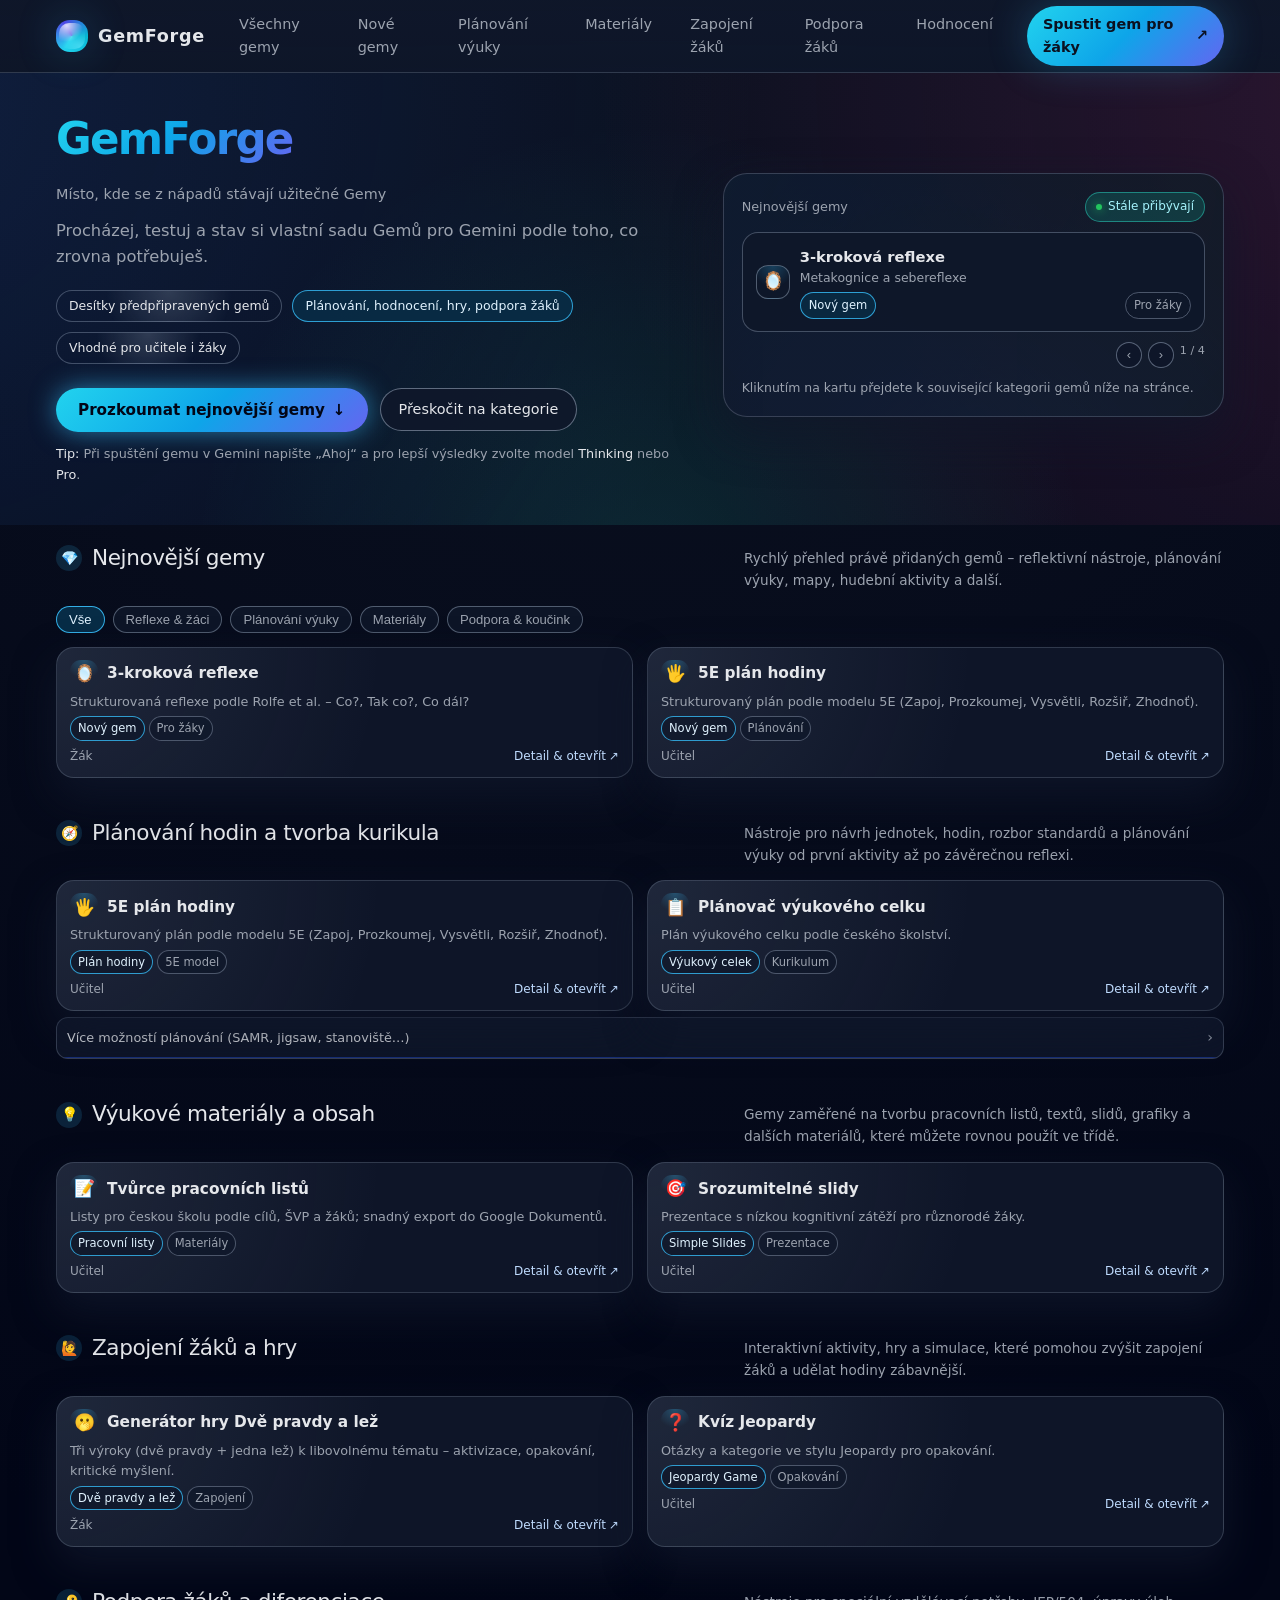
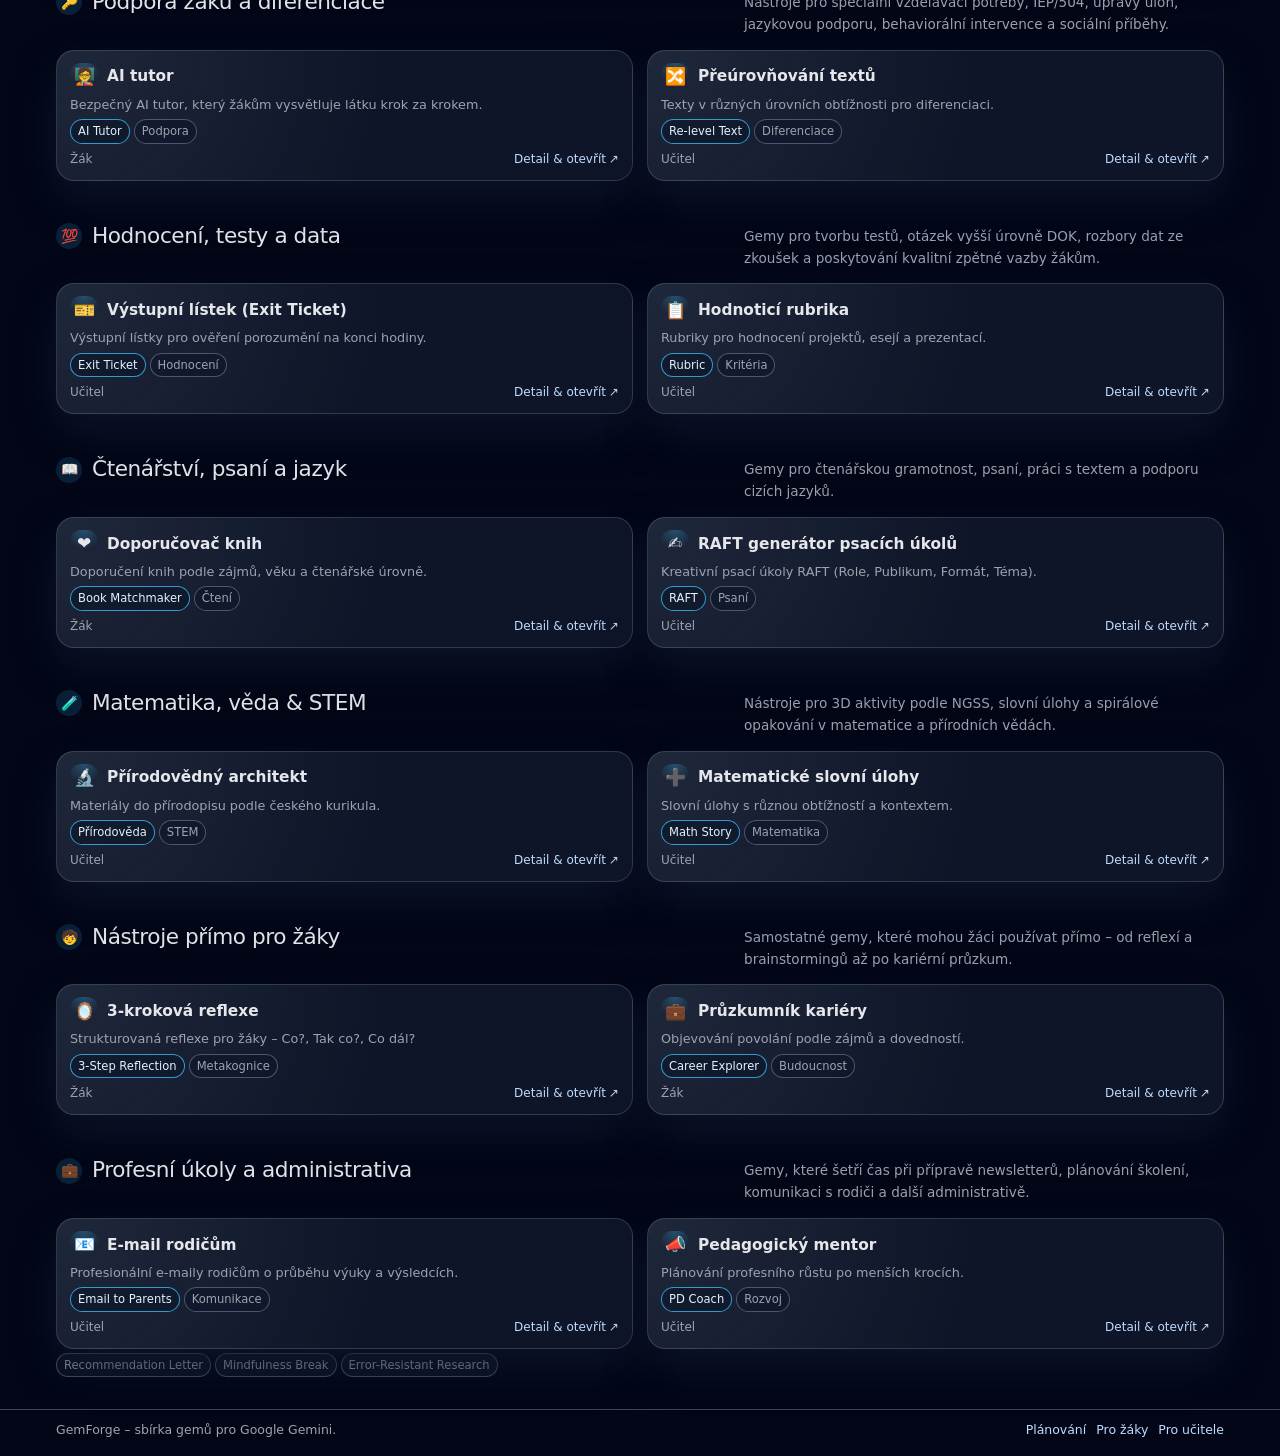
==== index.html @ 92bbed46 "2-truths-a-lie-game: Generator hry Dve pravdy a lez, Gemini URL Made-with: Cursor" ====
<!DOCTYPE html>
<html lang="cs">
<head>
  <meta charset="UTF-8" />
  <title>GemForge – Místo, kde se z nápadů stávají užitečné Gemy</title>
  <meta name="viewport" content="width=device-width, initial-scale=1" />
  <link rel="stylesheet" href="styles.css" />
</head>
<body>
  <div class="page">
    <header>
      <div class="inner nav">
        <a href="index.html" class="logo-wrap">
          <div class="logo-gem" aria-hidden="true"></div>
          <div class="logo-text-main">GemForge</div>
        </a>

        <nav class="nav-links" aria-label="Hlavní navigace">
          <a class="nav-link" href="all-gems.html">Všechny gemy</a>
          <a class="nav-link" href="#newest">Nové gemy</a>
          <a class="nav-link" href="#planning">Plánování výuky</a>
          <a class="nav-link" href="#materials">Materiály</a>
          <a class="nav-link" href="#engagement">Zapojení žáků</a>
          <a class="nav-link" href="#support">Podpora žáků</a>
          <a class="nav-link" href="#assessment">Hodnocení</a>
        </nav>

        <a class="nav-cta" href="#student-tools">
          Spustit gem pro žáky
          <span>↗</span>
        </a>
      </div>
    </header>

    <main>
      <section class="hero">
        <div class="hero-bg-orbit"></div>
        <div class="inner hero-content">
          <div>
            <h1 class="hero-title">
              <span class="highlight">GemForge</span>
            </h1>
            <p class="hero-tagline">
              Místo, kde se z nápadů stávají užitečné Gemy
            </p>
            <p class="hero-subtitle">
              Procházej, testuj a stav si vlastní sadu Gemů pro Gemini podle toho, co zrovna potřebuješ.
            </p>

            <div class="hero-badges">
              <div class="pill">Desítky předpřipravených gemů</div>
              <div class="pill pill-accent">Plánování, hodnocení, hry, podpora žáků</div>
              <div class="pill">Vhodné pro učitele i žáky</div>
            </div>

            <div class="hero-actions">
              <a href="#newest" class="btn-primary">
                Prozkoumat nejnovější gemy
                <span>↓</span>
              </a>
              <a href="#planning" class="btn-ghost">
                Přeskočit na kategorie
              </a>
            </div>

            <div class="hero-meta">
              <strong>Tip:</strong> Při spuštění gemu v Gemini napište „Ahoj“
              a pro lepší výsledky zvolte model <strong>Thinking</strong> nebo
              <strong>Pro</strong>.
            </div>
          </div>

          <aside class="hero-panel" aria-label="Ukázkové gemy">
            <div class="hero-panel-inner">
              <div class="hero-panel-header">
                <div>Nejnovější gemy</div>
                <div class="status-pill">
                  <span class="status-dot"></span>
                  Stále přibývají
                </div>
              </div>

              <div class="gem-carousel" id="gem-carousel">
                <a href="gem.html?slug=3-step-reflection" class="gem-card">
                  <div class="gem-emoji">🪞</div>
                  <div>
                    <div class="gem-meta-title">3-kroková reflexe</div>
                    <div class="gem-meta-sub">Metakognice a sebereflexe</div>
                    <div class="gem-footer"><span class="badge-small badge-small-accent">Nový gem</span><span class="badge-small">Pro žáky</span></div>
                  </div>
                </a>
              </div>

              <div class="gem-controls">
                <button class="cycle-btn" id="prev-gem" aria-label="Předchozí">‹</button>
                <button class="cycle-btn" id="next-gem" aria-label="Další">›</button>
                <span class="cycle-indicator" id="gem-indicator">1 / 4</span>
              </div>

              <div class="hero-tip">
                Kliknutím na kartu přejdete k související kategorii gemů níže na stránce.
              </div>
            </div>
          </aside>
        </div>
      </section>

      <section id="newest">
        <div class="inner">
          <div class="section-header">
            <div class="section-title">
              <span class="icon">💎</span>
              Nejnovější gemy
            </div>
            <p class="section-subtitle">
              Rychlý přehled právě přidaných gemů – reflektivní nástroje, plánování
              výuky, mapy, hudební aktivity a další.
            </p>
          </div>

          <div class="categories-bar" id="newest-filter">
            <button class="chip active" data-filter="all">Vše</button>
            <button class="chip" data-filter="reflection">Reflexe & žáci</button>
            <button class="chip" data-filter="planning">Plánování výuky</button>
            <button class="chip" data-filter="materials">Materiály</button>
            <button class="chip" data-filter="support">Podpora & koučink</button>
          </div>

          <div class="cards-grid" id="newest-grid" data-category="newest">
            <a href="gem.html?slug=3-step-reflection" class="card">
              <div class="card-header"><div class="card-icon">🪞</div><div class="card-title">3-kroková reflexe</div></div>
              <p class="card-content">Strukturovaná reflexe podle Rolfe et al. – Co?, Tak co?, Co dál?</p>
              <div class="card-tags"><span class="tag tag-accent">Nový gem</span><span class="tag">Pro žáky</span></div>
              <div class="card-footer"><span>Žák</span><span class="card-link">Detail & otevřít <span>↗</span></span></div>
            </a>
            <a href="gem.html?slug=5e-lesson-plan" class="card">
              <div class="card-header"><div class="card-icon">🖐️</div><div class="card-title">5E plán hodiny</div></div>
              <p class="card-content">Strukturovaný plán podle modelu 5E (Zapoj, Prozkoumej, Vysvětli, Rozšiř, Zhodnoť).</p>
              <div class="card-tags"><span class="tag tag-accent">Nový gem</span><span class="tag">Plánování</span></div>
              <div class="card-footer"><span>Učitel</span><span class="card-link">Detail & otevřít <span>↗</span></span></div>
            </a>
          </div>
        </div>
      </section>

      <section id="planning">
        <div class="inner">
          <div class="section-header">
            <div class="section-title">
              <span class="icon">🧭</span>
              Plánování hodin a tvorba kurikula
            </div>
            <p class="section-subtitle">
              Nástroje pro návrh jednotek, hodin, rozbor standardů a plánování
              výuky od první aktivity až po závěrečnou reflexi.
            </p>
          </div>

          <div class="cards-grid" id="grid-planning" data-category="planning">
            <a href="gem.html?slug=5e-lesson-plan" class="card">
              <div class="card-header"><div class="card-icon">🖐️</div><div class="card-title">5E plán hodiny</div></div>
              <p class="card-content">Strukturovaný plán podle modelu 5E (Zapoj, Prozkoumej, Vysvětli, Rozšiř, Zhodnoť).</p>
              <div class="card-tags"><span class="tag tag-accent">Plán hodiny</span><span class="tag">5E model</span></div>
              <div class="card-footer"><span>Učitel</span><span class="card-link">Detail & otevřít <span>↗</span></span></div>
            </a>
            <a href="gem.html?slug=unit-plan" class="card">
              <div class="card-header"><div class="card-icon">📋</div><div class="card-title">Plánovač výukového celku</div></div>
              <p class="card-content">Plán výukového celku podle českého školství.</p>
              <div class="card-tags"><span class="tag tag-accent">Výukový celek</span><span class="tag">Kurikulum</span></div>
              <div class="card-footer"><span>Učitel</span><span class="card-link">Detail & otevřít <span>↗</span></span></div>
            </a>
          </div>

          <div class="accordion" data-accordion>
            <div class="accordion-header">
              <span>Více možností plánování (SAMR, jigsaw, stanoviště…)</span>
              <span class="accordion-chevron">›</span>
            </div>
            <div class="accordion-body">
              <div class="accordion-body-inner">
                <p>
                  V katalogu najdete další gemy pro
                  <strong>AI + SAMR aktivity</strong>, <strong>stanoviště</strong>,
                  <strong>jigsaw</strong> a <strong>rozbory standardů</strong>.
                </p>
              </div>
            </div>
          </div>
        </div>
      </section>

      <section id="materials">
        <div class="inner">
          <div class="section-header">
            <div class="section-title">
              <span class="icon">💡</span>
              Výukové materiály a obsah
            </div>
            <p class="section-subtitle">
              Gemy zaměřené na tvorbu pracovních listů, textů, slidů, grafiky
              a dalších materiálů, které můžete rovnou použít ve třídě.
            </p>
          </div>

          <div class="cards-grid" id="grid-materials" data-category="materials">
            <a href="gem.html?slug=worksheet" class="card">
              <div class="card-header"><div class="card-icon">📝</div><div class="card-title">Tvůrce pracovních listů</div></div>
              <p class="card-content">Listy pro českou školu podle cílů, ŠVP a žáků; snadný export do Google Dokumentů.</p>
              <div class="card-tags"><span class="tag tag-accent">Pracovní listy</span><span class="tag">Materiály</span></div>
              <div class="card-footer"><span>Učitel</span><span class="card-link">Detail & otevřít <span>↗</span></span></div>
            </a>
            <a href="gem.html?slug=simple-slides" class="card">
              <div class="card-header"><div class="card-icon">🎯</div><div class="card-title">Srozumitelné slidy</div></div>
              <p class="card-content">Prezentace s nízkou kognitivní zátěží pro různorodé žáky.</p>
              <div class="card-tags"><span class="tag tag-accent">Simple Slides</span><span class="tag">Prezentace</span></div>
              <div class="card-footer"><span>Učitel</span><span class="card-link">Detail & otevřít <span>↗</span></span></div>
            </a>
          </div>
        </div>
      </section>

      <section id="engagement">
        <div class="inner">
          <div class="section-header">
            <div class="section-title">
              <span class="icon">🙋</span>
              Zapojení žáků a hry
            </div>
            <p class="section-subtitle">
              Interaktivní aktivity, hry a simulace, které pomohou zvýšit
              zapojení žáků a udělat hodiny zábavnější.
            </p>
          </div>

          <div class="cards-grid" id="grid-engagement" data-category="engagement">
            <a href="gem.html?slug=2-truths-a-lie-game" class="card">
              <div class="card-header"><div class="card-icon">🫢</div><div class="card-title">Generátor hry Dvě pravdy a lež</div></div>
              <p class="card-content">Tři výroky (dvě pravdy + jedna lež) k libovolnému tématu – aktivizace, opakování, kritické myšlení.</p>
              <div class="card-tags"><span class="tag tag-accent">Dvě pravdy a lež</span><span class="tag">Zapojení</span></div>
              <div class="card-footer"><span>Žák</span><span class="card-link">Detail & otevřít <span>↗</span></span></div>
            </a>
            <a href="gem.html?slug=jeopardy-game" class="card">
              <div class="card-header"><div class="card-icon">❓</div><div class="card-title">Kvíz Jeopardy</div></div>
              <p class="card-content">Otázky a kategorie ve stylu Jeopardy pro opakování.</p>
              <div class="card-tags"><span class="tag tag-accent">Jeopardy Game</span><span class="tag">Opakování</span></div>
              <div class="card-footer"><span>Učitel</span><span class="card-link">Detail & otevřít <span>↗</span></span></div>
            </a>
          </div>
        </div>
      </section>

      <section id="support">
        <div class="inner">
          <div class="section-header">
            <div class="section-title">
              <span class="icon">🔑</span>
              Podpora žáků a diferenciace
            </div>
            <p class="section-subtitle">
              Nástroje pro speciální vzdělávací potřeby, IEP/504, úpravy úloh,
              jazykovou podporu, behaviorální intervence a sociální příběhy.
            </p>
          </div>

          <div class="cards-grid" id="grid-support" data-category="support">
            <a href="gem.html?slug=ai-tutor" class="card">
              <div class="card-header"><div class="card-icon">🧑‍🏫</div><div class="card-title">AI tutor</div></div>
              <p class="card-content">Bezpečný AI tutor, který žákům vysvětluje látku krok za krokem.</p>
              <div class="card-tags"><span class="tag tag-accent">AI Tutor</span><span class="tag">Podpora</span></div>
              <div class="card-footer"><span>Žák</span><span class="card-link">Detail & otevřít <span>↗</span></span></div>
            </a>
            <a href="gem.html?slug=re-level-text" class="card">
              <div class="card-header"><div class="card-icon">🔀</div><div class="card-title">Přeúrovňování textů</div></div>
              <p class="card-content">Texty v různých úrovních obtížnosti pro diferenciaci.</p>
              <div class="card-tags"><span class="tag tag-accent">Re-level Text</span><span class="tag">Diferenciace</span></div>
              <div class="card-footer"><span>Učitel</span><span class="card-link">Detail & otevřít <span>↗</span></span></div>
            </a>
          </div>
        </div>
      </section>

      <section id="assessment">
        <div class="inner">
          <div class="section-header">
            <div class="section-title">
              <span class="icon">💯</span>
              Hodnocení, testy a data
            </div>
            <p class="section-subtitle">
              Gemy pro tvorbu testů, otázek vyšší úrovně DOK, rozbory dat ze
              zkoušek a poskytování kvalitní zpětné vazby žákům.
            </p>
          </div>

          <div class="cards-grid" id="grid-assessment" data-category="assessment">
            <a href="gem.html?slug=exit-ticket" class="card">
              <div class="card-header"><div class="card-icon">🎫</div><div class="card-title">Výstupní lístek (Exit Ticket)</div></div>
              <p class="card-content">Výstupní lístky pro ověření porozumění na konci hodiny.</p>
              <div class="card-tags"><span class="tag tag-accent">Exit Ticket</span><span class="tag">Hodnocení</span></div>
              <div class="card-footer"><span>Učitel</span><span class="card-link">Detail & otevřít <span>↗</span></span></div>
            </a>
            <a href="gem.html?slug=rubric" class="card">
              <div class="card-header"><div class="card-icon">📋</div><div class="card-title">Hodnoticí rubrika</div></div>
              <p class="card-content">Rubriky pro hodnocení projektů, esejí a prezentací.</p>
              <div class="card-tags"><span class="tag tag-accent">Rubric</span><span class="tag">Kritéria</span></div>
              <div class="card-footer"><span>Učitel</span><span class="card-link">Detail & otevřít <span>↗</span></span></div>
            </a>
          </div>
        </div>
      </section>

      <section id="literacy">
        <div class="inner">
          <div class="section-header">
            <div class="section-title">
              <span class="icon">📖</span>
              Čtenářství, psaní a jazyk
            </div>
            <p class="section-subtitle">
              Gemy pro čtenářskou gramotnost, psaní, práci s textem a podporu
              cizích jazyků.
            </p>
          </div>

          <div class="cards-grid" id="grid-literacy" data-category="literacy">
            <a href="gem.html?slug=book-matchmaker" class="card">
              <div class="card-header"><div class="card-icon">❤️</div><div class="card-title">Doporučovač knih</div></div>
              <p class="card-content">Doporučení knih podle zájmů, věku a čtenářské úrovně.</p>
              <div class="card-tags"><span class="tag tag-accent">Book Matchmaker</span><span class="tag">Čtení</span></div>
              <div class="card-footer"><span>Žák</span><span class="card-link">Detail & otevřít <span>↗</span></span></div>
            </a>
            <a href="gem.html?slug=raft-writing-prompts" class="card">
              <div class="card-header"><div class="card-icon">✍️</div><div class="card-title">RAFT generátor psacích úkolů</div></div>
              <p class="card-content">Kreativní psací úkoly RAFT (Role, Publikum, Formát, Téma).</p>
              <div class="card-tags"><span class="tag tag-accent">RAFT</span><span class="tag">Psaní</span></div>
              <div class="card-footer"><span>Učitel</span><span class="card-link">Detail & otevřít <span>↗</span></span></div>
            </a>
          </div>
        </div>
      </section>

      <section id="stem">
        <div class="inner">
          <div class="section-header">
            <div class="section-title">
              <span class="icon">🧪</span>
              Matematika, věda & STEM
            </div>
            <p class="section-subtitle">
              Nástroje pro 3D aktivity podle NGSS, slovní úlohy a spirálové
              opakování v matematice a přírodních vědách.
            </p>
          </div>

          <div class="cards-grid" id="grid-stem" data-category="stem">
            <a href="gem.html?slug=3d-ngss-activity" class="card">
              <div class="card-header"><div class="card-icon">🔬</div><div class="card-title">Přírodovědný architekt</div></div>
              <p class="card-content">Materiály do přírodopisu podle českého kurikula.</p>
              <div class="card-tags"><span class="tag tag-accent">Přírodověda</span><span class="tag">STEM</span></div>
              <div class="card-footer"><span>Učitel</span><span class="card-link">Detail & otevřít <span>↗</span></span></div>
            </a>
            <a href="gem.html?slug=math-story-problems" class="card">
              <div class="card-header"><div class="card-icon">➕</div><div class="card-title">Matematické slovní úlohy</div></div>
              <p class="card-content">Slovní úlohy s různou obtížností a kontextem.</p>
              <div class="card-tags"><span class="tag tag-accent">Math Story</span><span class="tag">Matematika</span></div>
              <div class="card-footer"><span>Učitel</span><span class="card-link">Detail & otevřít <span>↗</span></span></div>
            </a>
          </div>
        </div>
      </section>

      <section id="student-tools">
        <div class="inner">
          <div class="section-header">
            <div class="section-title">
              <span class="icon">🧒</span>
              Nástroje přímo pro žáky
            </div>
            <p class="section-subtitle">
              Samostatné gemy, které mohou žáci používat přímo – od reflexí a
              brainstormingů až po kariérní průzkum.
            </p>
          </div>

          <div class="cards-grid" id="grid-student" data-category="student">
            <a href="gem.html?slug=3-step-reflection" class="card">
              <div class="card-header"><div class="card-icon">🪞</div><div class="card-title">3-kroková reflexe</div></div>
              <p class="card-content">Strukturovaná reflexe pro žáky – Co?, Tak co?, Co dál?</p>
              <div class="card-tags"><span class="tag tag-accent">3-Step Reflection</span><span class="tag">Metakognice</span></div>
              <div class="card-footer"><span>Žák</span><span class="card-link">Detail & otevřít <span>↗</span></span></div>
            </a>
            <a href="gem.html?slug=career-explorer" class="card">
              <div class="card-header"><div class="card-icon">💼</div><div class="card-title">Průzkumník kariéry</div></div>
              <p class="card-content">Objevování povolání podle zájmů a dovedností.</p>
              <div class="card-tags"><span class="tag tag-accent">Career Explorer</span><span class="tag">Budoucnost</span></div>
              <div class="card-footer"><span>Žák</span><span class="card-link">Detail & otevřít <span>↗</span></span></div>
            </a>
          </div>
        </div>
      </section>

      <section id="professional">
        <div class="inner">
          <div class="section-header">
            <div class="section-title">
              <span class="icon">💼</span>
              Profesní úkoly a administrativa
            </div>
            <p class="section-subtitle">
              Gemy, které šetří čas při přípravě newsletterů, plánování
              školení, komunikaci s rodiči a další administrativě.
            </p>
          </div>

          <div class="cards-grid" id="grid-professional" data-category="professional">
            <a href="gem.html?slug=email-to-parents" class="card">
              <div class="card-header"><div class="card-icon">📧</div><div class="card-title">E-mail rodičům</div></div>
              <p class="card-content">Profesionální e-maily rodičům o průběhu výuky a výsledcích.</p>
              <div class="card-tags"><span class="tag tag-accent">Email to Parents</span><span class="tag">Komunikace</span></div>
              <div class="card-footer"><span>Učitel</span><span class="card-link">Detail & otevřít <span>↗</span></span></div>
            </a>
            <a href="gem.html?slug=professional-learning-coach" class="card">
              <div class="card-header"><div class="card-icon">📣</div><div class="card-title">Pedagogický mentor</div></div>
              <p class="card-content">Plánování profesního růstu po menších krocích.</p>
              <div class="card-tags"><span class="tag tag-accent">PD Coach</span><span class="tag">Rozvoj</span></div>
              <div class="card-footer"><span>Učitel</span><span class="card-link">Detail & otevřít <span>↗</span></span></div>
            </a>
          </div>

          <div class="inline-chips">
            <span class="tag">Recommendation Letter</span>
            <span class="tag">Mindfulness Break</span>
            <span class="tag">Error-Resistant Research</span>
          </div>
        </div>
      </section>
    </main>

    <footer>
      <div class="inner footer-inner">
        <div>
          GemForge – sbírka gemů pro Google Gemini.
        </div>
        <div class="footer-links">
          <a href="#planning" class="footer-link">Plánování</a>
          <a href="#student-tools" class="footer-link">Pro žáky</a>
          <a href="#professional" class="footer-link">Pro učitele</a>
        </div>
      </div>
    </footer>
  </div>

  <script src="gems-data.js"></script>
  <script>
    var GEMS = window.GEMS_DATA || {};
    if (Object.keys(GEMS).length === 0) {
      GEMS = { "3-step-reflection": { slug: "3-step-reflection", emoji: "🪞", titleCs: "3-kroková reflexe", shortDescCs: "Strukturovaná reflexe pro žáky.", category: "student", categories: ["student", "newest"] }, "5e-lesson-plan": { slug: "5e-lesson-plan", emoji: "🖐️", titleCs: "5E plán hodiny", shortDescCs: "Plán podle modelu 5E.", category: "planning", categories: ["planning", "newest"] }, "worksheet": { slug: "worksheet", emoji: "📝", titleCs: "Tvůrce pracovních listů", shortDescCs: "Listy pro českou školu podle cílů, ŠVP a žáků; snadný export do Google Dokumentů.", category: "materials", categories: ["materials"] }, "2-truths-a-lie-game": { slug: "2-truths-a-lie-game", emoji: "🫢", titleCs: "Generátor hry Dvě pravdy a lež", shortDescCs: "Tři výroky (dvě pravdy + jedna lež) k libovolnému tématu – aktivizace, opakování, kritické myšlení.", category: "engagement", categories: ["engagement"] }, "jeopardy-game": { slug: "jeopardy-game", emoji: "❓", titleCs: "Kvíz Jeopardy", shortDescCs: "Otázky a kategorie ve stylu Jeopardy.", category: "engagement", categories: ["engagement"] } };
    }
    var categoryLabels = { planning: "Plánování", materials: "Materiály", engagement: "Zapojení", support: "Podpora", assessment: "Hodnocení", literacy: "Čtenářství", stem: "STEM", student: "Pro žáky", professional: "Pro učitele", newest: "Nový" };

    function renderCard(gem, extraTag) {
      var tag = extraTag ? '<span class="tag tag-accent">' + extraTag + "</span>" : "";
      var role = gem.category === "student" ? "Žák" : "Učitel";
      return '<a href="gem.html?slug=' + gem.slug + '" class="card">' +
        '<div class="card-header"><div class="card-icon">' + gem.emoji + "</div><div class="card-title">" + gem.titleCs + "</div></div>" +
        '<p class="card-content">' + gem.shortDescCs + "</p>" +
        '<div class="card-tags">' + tag + '<span class="tag">' + (categoryLabels[gem.category] || gem.category) + "</span></div>" +
        '<div class="card-footer"><span>' + role + "</span><span class="card-link">Detail & otevřít <span>↗</span></span></div>" +
        "</a>";
    }

    function renderSectionGrid(sectionId, category) {
      var grid = document.getElementById("grid-" + sectionId);
      if (!grid) return;
      grid.innerHTML = "";
      Object.keys(GEMS).forEach(function (slug) {
        var g = GEMS[slug];
        if (g.categories && g.categories.indexOf(category) !== -1) {
          grid.insertAdjacentHTML("beforeend", renderCard(g, category === "newest" ? "Nový gem" : ""));
        }
      });
    }

    function renderAllSections() {
      var sections = ["planning", "materials", "engagement", "support", "assessment", "literacy", "stem", "student", "professional"];
      sections.forEach(function (s) { renderSectionGrid(s, s); });
    }

    function renderNewest(filter) {
      var grid = document.getElementById("newest-grid");
      if (!grid) return;
      grid.innerHTML = "";
      var filterMap = { all: null, reflection: "student", planning: "planning", materials: "materials", support: "support" };
      var subCat = filterMap[filter] || filterMap.all;
      Object.keys(GEMS).forEach(function (slug) {
        var g = GEMS[slug];
        if (!g.categories || g.categories.indexOf("newest") === -1) return;
        if (subCat && g.categories.indexOf(subCat) === -1) return;
        grid.insertAdjacentHTML("beforeend", renderCard(g, "Nový gem"));
      });
    }

    document.querySelectorAll("[data-scroll]").forEach(function (el) {
      el.addEventListener("click", function () {
        var target = el.getAttribute("data-scroll");
        if (!target) return;
        var section = document.querySelector(target);
        if (!section) return;
        var top = section.getBoundingClientRect().top + window.scrollY - (window.innerWidth < 620 ? 64 : 80);
        window.scrollTo({ top: top, behavior: "smooth" });
      });
    });

    document.querySelectorAll("[data-accordion]").forEach(function (acc) {
      var header = acc.querySelector(".accordion-header");
      var body = acc.querySelector(".accordion-body");
      header.addEventListener("click", function () {
        var open = acc.classList.toggle("open");
        body.style.maxHeight = open ? body.scrollHeight + "px" : "0";
      });
      body.style.maxHeight = "0";
    });

    document.getElementById("newest-filter") && document.getElementById("newest-filter").addEventListener("click", function (e) {
      var chip = e.target.closest(".chip");
      if (!chip) return;
      document.querySelectorAll("#newest-filter .chip").forEach(function (c) { c.classList.remove("active"); });
      chip.classList.add("active");
      renderNewest(chip.dataset.filter || "all");
    });

    renderAllSections();
    renderNewest("all");

    var newestSlugs = Object.keys(GEMS).filter(function (s) { return GEMS[s].categories && GEMS[s].categories.indexOf("newest") !== -1; });
    var carouselData = newestSlugs.slice(0, 6).map(function (slug) {
      var g = GEMS[slug];
      return { slug: slug, emoji: g.emoji, title: g.titleCs, sub: g.shortDescCs, badge: "Nový gem", category: categoryLabels[g.category] || g.category };
    });
    if (carouselData.length === 0) carouselData = [{ slug: "3-step-reflection", emoji: "🪞", title: "3-kroková reflexe", sub: "Metakognice a sebereflexe", badge: "Nový", category: "Pro žáky" }];
    var currentIndex = 0;

    function renderCarouselItem() {
      var container = document.getElementById("gem-carousel");
      if (!container) return;
      var item = carouselData[currentIndex];
      container.innerHTML = '<a href="gem.html?slug=' + (item.slug || "3-step-reflection") + '" class="gem-card">' +
        '<div class="gem-emoji">' + item.emoji + "</div>" +
        '<div><div class="gem-meta-title">' + item.title + "</div><div class="gem-meta-sub">" + item.sub + "</div>" +
        '<div class="gem-footer"><span class="badge-small badge-small-accent">' + item.badge + "</span><span class="badge-small">" + item.category + "</span></div></div></a>";
      var ind = document.getElementById("gem-indicator");
      if (ind) ind.textContent = (currentIndex + 1) + " / " + carouselData.length;
    }

    var prevBtn = document.getElementById("prev-gem");
    var nextBtn = document.getElementById("next-gem");
    if (prevBtn) prevBtn.addEventListener("click", function () { currentIndex = (currentIndex - 1 + carouselData.length) % carouselData.length; renderCarouselItem(); });
    if (nextBtn) nextBtn.addEventListener("click", function () { currentIndex = (currentIndex + 1) % carouselData.length; renderCarouselItem(); });
    renderCarouselItem();
  </script>
</body>
</html>
---- styles.css ----
:root {
  --bg: #050816;
  --bg-soft: #0b1020;
  --bg-elevated: #111827;
  --accent: #38bdf8;
  --accent-soft: rgba(56, 189, 248, 0.15);
  --accent-strong: #0ea5e9;
  --accent-gradient: linear-gradient(135deg, #22d3ee, #0ea5e9, #6366f1);
  --text-main: #e5e7eb;
  --text-muted: #9ca3af;
  --border-subtle: rgba(148, 163, 184, 0.25);
  --card-radius: 18px;
  --shadow-soft: 0 18px 45px rgba(15, 23, 42, 0.7);
  --shadow-glow: 0 0 40px rgba(56, 189, 248, 0.25);
  --nav-height: 72px;
}

* {
  box-sizing: border-box;
  margin: 0;
  padding: 0;
}

html {
  scroll-behavior: smooth;
  scroll-padding-top: 90px;
}

section[id] {
  scroll-margin-top: 90px;
}

body {
  font-family: system-ui, -apple-system, BlinkMacSystemFont, "Segoe UI", sans-serif;
  background: radial-gradient(circle at top, #0b1120 0, #020617 52%, #020617 100%);
  color: var(--text-main);
  line-height: 1.6;
  -webkit-font-smoothing: antialiased;
  overflow-x: hidden;
  min-height: 100vh;
}

a {
  color: inherit;
  text-decoration: none;
}

img {
  max-width: 100%;
  display: block;
}

.page {
  min-height: 100vh;
  color: var(--text-main);
}

.inner {
  width: min(1200px, 100% - 32px);
  margin: 0 auto;
  padding: 0 16px;
}

header {
  position: sticky;
  top: 0;
  z-index: 40;
  backdrop-filter: blur(18px);
  -webkit-backdrop-filter: blur(18px);
  background: linear-gradient(
    to bottom,
    rgba(15, 23, 42, 0.98),
    rgba(15, 23, 42, 0.95),
    rgba(15, 23, 42, 0.9)
  );
  border-bottom: 1px solid rgba(148, 163, 184, 0.25);
}

.nav {
  height: var(--nav-height);
  display: flex;
  align-items: center;
  justify-content: space-between;
  gap: 24px;
}

.logo-wrap {
  display: flex;
  align-items: center;
  gap: 10px;
}

.logo-gem {
  width: 32px;
  height: 32px;
  border-radius: 14px;
  background-image: conic-gradient(from 210deg, #22d3ee, #4f46e5, #06b6d4, #22d3ee);
  display: flex;
  align-items: center;
  justify-content: center;
  box-shadow: var(--shadow-glow);
  position: relative;
  overflow: hidden;
}

.logo-gem::after {
  content: "";
  position: absolute;
  inset: 3px;
  border-radius: 10px;
  background: radial-gradient(circle at 30% 10%, rgba(248, 250, 252, 0.9), transparent 55%),
    radial-gradient(circle at 80% 90%, rgba(96, 165, 250, 0.6), transparent 55%);
  mix-blend-mode: screen;
  opacity: 0.9;
}

.logo-text-main {
  font-weight: 650;
  letter-spacing: 0.04em;
  font-size: 1.1rem;
}

.logo-text-sub {
  font-size: 0.8rem;
  color: var(--text-muted);
}

.nav-links {
  display: flex;
  gap: 18px;
  font-size: 0.9rem;
  color: var(--text-muted);
}

.nav-link {
  position: relative;
  padding: 6px 10px;
  border-radius: 999px;
  transition: color 0.15s ease, background 0.15s ease;
  cursor: pointer;
}

.nav-link::after {
  content: "";
  position: absolute;
  inset: 0;
  background: radial-gradient(circle at top, rgba(56, 189, 248, 0.3), transparent 55%);
  opacity: 0;
  z-index: -1;
  transition: opacity 0.15s ease;
}

.nav-link:hover {
  color: #e0f2fe;
  background: rgba(15, 23, 42, 0.8);
}

.nav-link.active {
  color: #e0f2fe;
  background: rgba(56, 189, 248, 0.2);
}

.nav-link:hover::after {
  opacity: 1;
}

.nav-cta,
a.nav-cta {
  padding: 7px 16px;
  border-radius: 999px;
  background: var(--accent-gradient);
  color: #0b1120 !important;
  font-weight: 600;
  border: none;
  cursor: pointer;
  display: inline-flex;
  align-items: center;
  gap: 6px;
  font-size: 0.9rem;
  box-shadow: var(--shadow-glow);
  transition: transform 0.1s ease, box-shadow 0.15s ease, filter 0.15s ease;
  text-decoration: none;
}

.nav-cta:hover,
a.nav-cta:hover {
  transform: translateY(-1px);
  filter: brightness(1.05);
  box-shadow: 0 0 40px rgba(59, 130, 246, 0.45);
  color: #0b1120 !important;
}

.nav-cta:active {
  transform: translateY(0);
  box-shadow: var(--shadow-soft);
}

.hero {
  padding: 32px 0 40px;
  position: relative;
  overflow: hidden;
}

.hero-compact {
  padding: 16px 0 20px;
}

.hero-compact .hero-title {
  font-size: 1.5rem;
  margin-bottom: 6px;
}

.hero-compact .hero-subtitle {
  font-size: 0.9rem;
}

.hero-bg-orbit {
  position: absolute;
  inset: 0;
  background:
    radial-gradient(circle at -10% 0%, rgba(59, 130, 246, 0.18), transparent 60%),
    radial-gradient(circle at 110% 0%, rgba(236, 72, 153, 0.18), transparent 55%),
    radial-gradient(circle at 50% 110%, rgba(45, 212, 191, 0.15), transparent 55%);
  pointer-events: none;
  opacity: 0.9;
}

.hero-content {
  position: relative;
  display: grid;
  grid-template-columns: minmax(0, 3fr) minmax(0, 2.4fr);
  gap: 40px;
  align-items: center;
}

@media (max-width: 820px) {
  .hero-content {
    grid-template-columns: minmax(0, 1fr);
  }
}

.hero-eyebrow {
  display: inline-flex;
  align-items: center;
  gap: 8px;
  padding: 4px 10px;
  border-radius: 999px;
  border: 1px solid rgba(148, 163, 184, 0.4);
  background: radial-gradient(circle at top left, rgba(56, 189, 248, 0.28), transparent 60%);
  color: #e0f2fe;
  font-size: 0.75rem;
  margin-bottom: 14px;
}

.hero-eyebrow-dot {
  width: 6px;
  height: 6px;
  border-radius: 999px;
  background: #22d3ee;
  box-shadow: 0 0 12px rgba(56, 189, 248, 0.85);
}

.hero-title {
  font-size: clamp(2.4rem, 3.4vw, 3rem);
  letter-spacing: -0.04em;
  margin-bottom: 8px;
}

.hero-title span.highlight {
  background: var(--accent-gradient);
  -webkit-background-clip: text;
  color: transparent;
}

.hero-tagline {
  font-size: 0.9rem;
  color: var(--text-muted);
  margin-bottom: 12px;
}

.hero-subtitle {
  font-size: 1.02rem;
  color: var(--text-muted);
  max-width: 40rem;
  margin-bottom: 20px;
}

.hero-badges {
  display: flex;
  flex-wrap: wrap;
  gap: 10px;
  margin-bottom: 24px;
}

.pill {
  padding: 5px 12px;
  border-radius: 999px;
  font-size: 0.78rem;
  border: 1px solid rgba(148, 163, 184, 0.4);
  color: #e5e7eb;
  background: radial-gradient(circle at top, rgba(148, 163, 184, 0.26), transparent 55%);
}

.pill-accent {
  border-color: rgba(56, 189, 248, 0.8);
  background: rgba(8, 47, 73, 0.8);
  color: #e0f2fe;
}

.hero-actions {
  display: flex;
  flex-wrap: wrap;
  gap: 12px;
  align-items: center;
  margin-bottom: 12px;
}

.btn-primary,
a.btn-primary {
  padding: 10px 22px;
  border-radius: 999px;
  text-decoration: none;
  display: inline-flex;
  border: none;
  background: var(--accent-gradient);
  color: #020617;
  font-weight: 600;
  cursor: pointer;
  font-size: 0.95rem;
  align-items: center;
  gap: 8px;
  box-shadow: 0 0 26px rgba(56, 189, 248, 0.6);
  transition: transform 0.12s ease, box-shadow 0.12s ease, filter 0.12s ease;
}

.btn-primary:hover {
  transform: translateY(-1px) scale(1.01);
  filter: brightness(1.07);
  box-shadow: 0 0 40px rgba(56, 189, 248, 0.9);
}

.btn-primary:active {
  transform: translateY(0) scale(0.99);
  box-shadow: 0 0 16px rgba(56, 189, 248, 0.6);
}

.btn-ghost,
a.btn-ghost {
  padding: 9px 18px;
  border-radius: 999px;
  text-decoration: none;
  display: inline-flex;
  border: 1px solid rgba(148, 163, 184, 0.6);
  background: rgba(15, 23, 42, 0.8);
  color: var(--text-main);
  font-size: 0.9rem;
  align-items: center;
  gap: 8px;
  cursor: pointer;
  transition: border-color 0.12s ease, background 0.12s ease, color 0.12s ease, transform 0.12s ease;
}

.btn-ghost:hover {
  border-color: rgba(96, 165, 250, 0.9);
  background: rgba(15, 23, 42, 1);
  transform: translateY(-1px);
  color: #e0f2fe;
}

.hero-meta {
  font-size: 0.8rem;
  color: var(--text-muted);
}

.hero-meta strong {
  color: #e5e7eb;
  font-weight: 500;
}

.hero-panel {
  position: relative;
  padding: 18px;
  border-radius: 24px;
  background: radial-gradient(circle at top, rgba(15, 23, 42, 0.96), rgba(15, 23, 42, 0.98));
  border: 1px solid rgba(148, 163, 184, 0.3);
  box-shadow: var(--shadow-soft);
  overflow: hidden;
}

.hero-panel::before {
  content: "";
  position: absolute;
  inset: -40%;
  background:
    radial-gradient(circle at 0% 0%, rgba(56, 189, 248, 0.3), transparent 55%),
    radial-gradient(circle at 100% 0%, rgba(250, 204, 21, 0.25), transparent 60%),
    radial-gradient(circle at 50% 100%, rgba(96, 165, 250, 0.3), transparent 60%);
  opacity: 0.18;
  pointer-events: none;
}

.hero-panel-inner {
  position: relative;
  z-index: 1;
}

.hero-panel-header {
  display: flex;
  align-items: center;
  justify-content: space-between;
  margin-bottom: 10px;
  font-size: 0.8rem;
  color: var(--text-muted);
}

.status-pill {
  display: inline-flex;
  align-items: center;
  gap: 6px;
  padding: 4px 10px;
  border-radius: 999px;
  background: rgba(15, 118, 110, 0.35);
  color: #a5f3fc;
  border: 1px solid rgba(45, 212, 191, 0.5);
  font-size: 0.75rem;
}

.status-dot {
  width: 6px;
  height: 6px;
  border-radius: 999px;
  background: #22c55e;
  box-shadow: 0 0 10px rgba(34, 197, 94, 0.9);
}

.gem-carousel {
  position: relative;
  margin-top: 6px;
}

.gem-card {
  padding: 12px 13px;
  border-radius: 16px;
  background: rgba(15, 23, 42, 0.92);
  border: 1px solid rgba(148, 163, 184, 0.4);
  margin-bottom: 10px;
  display: grid;
  grid-template-columns: auto 1fr;
  gap: 10px;
  align-items: center;
  cursor: pointer;
  transition: transform 0.16s ease, box-shadow 0.16s ease, border-color 0.16s ease, background 0.16s ease;
}

.gem-card:hover {
  transform: translateY(-2px) scale(1.01);
  border-color: rgba(56, 189, 248, 0.9);
  box-shadow: 0 0 26px rgba(56, 189, 248, 0.5);
  background: rgba(15, 23, 42, 1);
}

.gem-emoji {
  width: 34px;
  height: 34px;
  border-radius: 12px;
  background: radial-gradient(circle at top, rgba(56, 189, 248, 0.25), transparent 60%);
  display: flex;
  align-items: center;
  justify-content: center;
  font-size: 18px;
  border: 1px solid rgba(148, 163, 184, 0.5);
}

.gem-meta-title {
  font-size: 0.92rem;
  font-weight: 600;
}

.gem-meta-sub {
  font-size: 0.78rem;
  color: var(--text-muted);
}

.gem-footer {
  display: flex;
  justify-content: space-between;
  align-items: center;
  margin-top: 4px;
  font-size: 0.72rem;
  color: var(--text-muted);
}

.badge-small {
  padding: 3px 8px;
  border-radius: 999px;
  border: 1px solid rgba(148, 163, 184, 0.45);
}

.badge-small-accent {
  border-color: rgba(56, 189, 248, 0.8);
  color: #e0f2fe;
  background: rgba(8, 47, 73, 0.75);
}

.gem-controls {
  display: flex;
  gap: 6px;
  margin-top: 4px;
  justify-content: flex-end;
}

.cycle-btn {
  width: 26px;
  height: 26px;
  border-radius: 999px;
  border: 1px solid rgba(148, 163, 184, 0.55);
  background: rgba(15, 23, 42, 0.9);
  color: var(--text-muted);
  font-size: 13px;
  display: flex;
  align-items: center;
  justify-content: center;
  cursor: pointer;
  transition: border-color 0.12s ease, background 0.12s ease, transform 0.12s ease;
}

.cycle-btn:hover {
  border-color: rgba(56, 189, 248, 0.9);
  background: rgba(15, 23, 42, 1);
  transform: translateY(-1px);
}

.cycle-indicator {
  font-size: 0.7rem;
  color: var(--text-muted);
}

.hero-tip {
  margin-top: 10px;
  font-size: 0.78rem;
  color: var(--text-muted);
}

section {
  padding: 16px 0 22px;
}

.section-header {
  margin-bottom: 14px;
  display: flex;
  flex-wrap: wrap;
  justify-content: space-between;
  align-items: baseline;
  gap: 12px;
}

.section-title {
  font-size: 1.35rem;
  display: flex;
  align-items: center;
  gap: 10px;
  letter-spacing: -0.02em;
}

.section-title span.icon {
  width: 26px;
  height: 26px;
  border-radius: 999px;
  background: var(--accent-soft);
  display: flex;
  align-items: center;
  justify-content: center;
  font-size: 14px;
}

.section-subtitle {
  font-size: 0.85rem;
  color: var(--text-muted);
  max-width: 480px;
}

.categories-bar {
  display: flex;
  overflow-x: auto;
  gap: 8px;
  padding-bottom: 8px;
  margin-bottom: 6px;
  scrollbar-width: thin;
  -webkit-overflow-scrolling: touch;
}

.categories-bar::-webkit-scrollbar {
  height: 4px;
}
.categories-bar::-webkit-scrollbar-thumb {
  background: rgba(148, 163, 184, 0.7);
  border-radius: 999px;
}

.chip {
  flex-shrink: 0;
  padding: 5px 12px;
  border-radius: 999px;
  border: 1px solid rgba(148, 163, 184, 0.5);
  font-size: 0.82rem;
  color: var(--text-muted);
  cursor: pointer;
  background: rgba(15, 23, 42, 0.9);
  transition: background 0.14s ease, border-color 0.14s ease, color 0.14s ease, transform 0.12s ease;
}

.chip:hover {
  border-color: rgba(96, 165, 250, 0.9);
  color: #e0f2fe;
  transform: translateY(-1px);
}

.chip.active {
  border-color: rgba(56, 189, 248, 0.9);
  background: rgba(8, 47, 73, 0.95);
  color: #e0f2fe;
}

.gems-fallback-notice {
  padding: 12px 16px;
  margin-bottom: 16px;
  border-radius: 12px;
  background: rgba(56, 189, 248, 0.12);
  border: 1px solid rgba(56, 189, 248, 0.4);
  color: #e0f2fe;
  font-size: 0.9rem;
}

.gems-fallback-notice code {
  padding: 2px 6px;
  border-radius: 6px;
  background: rgba(15, 23, 42, 0.8);
  font-size: 0.85em;
}

.gems-fallback-notice a {
  color: #7dd3fc;
  text-decoration: underline;
}

.all-gems-section .cards-grid {
  padding-top: 8px;
  min-height: 300px;
  display: flex;
  flex-wrap: wrap;
  gap: 14px;
}

.all-gems-section .card {
  min-height: 120px;
  flex: 1 1 200px;
  max-width: 100%;
  min-width: 200px;
}

.cards-grid {
  display: grid;
  grid-template-columns: repeat(auto-fit, minmax(230px, 1fr));
  gap: 14px;
}

.card {
  position: relative;
  border-radius: var(--card-radius);
  border: 1px solid var(--border-subtle);
  background: radial-gradient(circle at top left, rgba(148, 163, 184, 0.13), transparent 55%),
    rgba(15, 23, 42, 0.94);
  padding: 12px 13px 11px;
  box-shadow: 0 18px 40px rgba(15, 23, 42, 0.8);
  cursor: pointer;
  overflow: hidden;
  transition: transform 0.16s ease, box-shadow 0.16s ease, border-color 0.16s ease, background 0.16s ease, translate 0.16s ease;
}

.card:hover {
  border-color: rgba(59, 130, 246, 0.9);
  box-shadow: 0 20px 50px rgba(37, 99, 235, 0.6);
  transform: translateY(-4px);
}

.card-header {
  display: flex;
  align-items: center;
  gap: 9px;
  margin-bottom: 4px;
}

.card-icon {
  width: 28px;
  height: 28px;
  border-radius: 11px;
  background: radial-gradient(circle at top, rgba(56, 189, 248, 0.28), transparent 60%);
  display: flex;
  align-items: center;
  justify-content: center;
  font-size: 17px;
}

.card-title {
  font-size: 0.96rem;
  font-weight: 600;
}

.card-content {
  font-size: 0.8rem;
  color: var(--text-muted);
  margin-bottom: 4px;
}

.card-tags {
  display: flex;
  flex-wrap: wrap;
  gap: 4px;
  margin-bottom: 6px;
}

.tag {
  font-size: 0.72rem;
  padding: 2px 7px;
  border-radius: 999px;
  border: 1px solid rgba(148, 163, 184, 0.45);
  color: var(--text-muted);
  background: rgba(15, 23, 42, 0.7);
}

.tag-accent {
  border-color: rgba(56, 189, 248, 0.8);
  color: #e0f2fe;
}

.card-footer {
  display: flex;
  justify-content: space-between;
  align-items: center;
  font-size: 0.75rem;
  color: var(--text-muted);
}

.card-link {
  font-size: 0.75rem;
  color: #bfdbfe;
  display: inline-flex;
  align-items: center;
  gap: 3px;
}

.card-link span {
  transition: transform 0.15s ease;
}

.card:hover .card-link span {
  transform: translateX(3px);
}

.accordion {
  margin-top: 6px;
  border-radius: 12px;
  border: 1px solid rgba(148, 163, 184, 0.3);
  background: rgba(15, 23, 42, 0.9);
  overflow: hidden;
}

.accordion-header {
  display: flex;
  justify-content: space-between;
  align-items: center;
  padding: 8px 10px;
  font-size: 0.8rem;
  cursor: pointer;
}

.accordion-chevron {
  transition: transform 0.16s ease;
  font-size: 0.9rem;
  color: var(--text-muted);
}

.accordion.open .accordion-chevron {
  transform: rotate(90deg);
}

.accordion-body {
  max-height: 0;
  overflow: hidden;
  transition: max-height 0.22s ease;
  border-top: 1px solid rgba(30, 64, 175, 0.6);
}

.accordion-body-inner {
  padding: 8px 10px 10px;
  font-size: 0.78rem;
  color: var(--text-muted);
}

.inline-chips {
  display: flex;
  flex-wrap: wrap;
  gap: 4px;
  margin-top: 4px;
}

footer {
  border-top: 1px solid rgba(148, 163, 184, 0.4);
  margin-top: 10px;
  padding: 10px 0 16px;
  font-size: 0.78rem;
  color: var(--text-muted);
}

.footer-inner {
  display: flex;
  flex-wrap: wrap;
  align-items: center;
  justify-content: space-between;
  gap: 10px;
}

.footer-links {
  display: flex;
  flex-wrap: wrap;
  gap: 10px;
}

.footer-link {
  color: #bfdbfe;
  cursor: pointer;
}

.footer-link:hover {
  text-decoration: underline;
}

@media (max-width: 620px) {
  header {
    backdrop-filter: blur(14px);
  }
  .nav {
    gap: 12px;
  }
  .nav-links {
    display: none;
  }
  .hero {
    padding-top: 24px;
  }
  section {
    padding-top: 14px;
    padding-bottom: 18px;
  }
}

/* ===== Gem Detail Page ===== */

.gem-detail {
  padding: 32px 0 48px;
  min-height: 60vh;
}

.gem-detail-header {
  display: flex;
  flex-wrap: wrap;
  gap: 18px;
  align-items: flex-start;
  margin-bottom: 28px;
}

.gem-detail-header .gem-detail-emoji {
  flex-shrink: 0;
}

.gem-detail-title {
  font-size: clamp(1.8rem, 2.5vw, 2.2rem);
  letter-spacing: -0.03em;
  margin-bottom: 8px;
}

.gem-detail-subtitle {
  font-size: 1rem;
  color: var(--text-muted);
}

.gem-detail-emoji {
  font-size: 4rem;
  line-height: 1;
  margin: 0;
  display: block;
}

.gem-section {
  margin-bottom: 24px;
  padding: 18px;
  border-radius: var(--card-radius);
  background: radial-gradient(circle at top left, rgba(148, 163, 184, 0.1), transparent 55%),
    rgba(15, 23, 42, 0.9);
  border: 1px solid var(--border-subtle);
}

.gem-section:last-child {
  margin-bottom: 0;
}

.gem-description-wrap {
  display: flex;
  flex-direction: column;
  gap: 1rem;
}

.gem-description {
  font-size: 0.95rem;
  color: var(--text-main);
  line-height: 1.65;
  white-space: pre-wrap;
}

.btn-related-gem {
  align-self: flex-start;
  padding: 9px 18px;
  border-radius: 999px;
  text-decoration: none;
  display: inline-flex;
  align-items: center;
  gap: 6px;
  border: 1px solid rgba(56, 189, 248, 0.6);
  background: rgba(56, 189, 248, 0.12);
  color: var(--accent);
  font-size: 0.9rem;
  font-weight: 500;
  transition: border-color 0.12s ease, background 0.12s ease, transform 0.12s ease;
}

.btn-related-gem:hover {
  border-color: rgba(56, 189, 248, 0.9);
  background: rgba(56, 189, 248, 0.2);
  transform: translateY(-1px);
}

.gem-instructions {
  font-size: 0.9rem;
  color: var(--text-main);
  line-height: 1.6;
  margin: 0 0 16px 0;
  padding-left: 1.25rem;
}

.gem-instructions li {
  margin-bottom: 8px;
}

.gem-notes-section {
  margin-top: 20px;
}

.gem-notes-input {
  width: 100%;
  min-height: 100px;
  padding: 12px 14px;
  border-radius: 12px;
  border: 1px solid var(--border-subtle);
  background: rgba(15, 23, 42, 0.8);
  color: var(--text-main);
  font-size: 0.9rem;
  font-family: inherit;
  resize: vertical;
  transition: border-color 0.15s ease;
}

.gem-notes-input:focus {
  outline: none;
  border-color: rgba(56, 189, 248, 0.7);
}

.gem-notes-input::placeholder {
  color: var(--text-muted);
}

.gem-notes-hint {
  font-size: 0.78rem;
  color: var(--text-muted);
  margin-top: 6px;
}

.gem-original-link {
  display: inline-flex;
  align-items: center;
  gap: 6px;
  font-size: 0.9rem;
  color: #bfdbfe;
  margin-top: 12px;
}

.gem-original-link:hover {
  color: var(--accent);
}

.btn-gem-link {
  display: inline-flex;
  align-items: center;
  gap: 8px;
  padding: 8px 16px;
  border-radius: 999px;
  background: var(--accent-soft);
  border: 1px solid rgba(56, 189, 248, 0.5);
  color: #e0f2fe;
  font-size: 0.9rem;
  font-weight: 500;
  cursor: pointer;
  transition: background 0.15s ease, border-color 0.15s ease, transform 0.12s ease;
}

.btn-gem-link:hover {
  background: rgba(56, 189, 248, 0.25);
  border-color: rgba(56, 189, 248, 0.8);
  transform: translateY(-1px);
}

.save-status {
  font-size: 0.8rem;
  color: var(--text-muted);
  margin-top: 8px;
}

.save-status.saved {
  color: #22c55e;
}

.save-status.error {
  color: #f87171;
}

.gem-not-found {
  text-align: center;
  padding: 48px 24px;
}

.gem-not-found h1,
.gem-not-found h2 {
  font-size: 1.5rem;
  margin-bottom: 12px;
}

.gem-not-found p {
  color: var(--text-muted);
  margin-bottom: 20px;
}

/* Card as link - cursor pointer and no underline */
a.card {
  display: block;
  cursor: pointer;
  text-decoration: none;
  color: inherit;
}

a.card:hover {
  text-decoration: none;
  color: inherit;
}

/* Gem card in carousel as link */
a.gem-card {
  display: grid;
  text-decoration: none;
  color: inherit;
}

a.gem-card:hover {
  color: inherit;
}
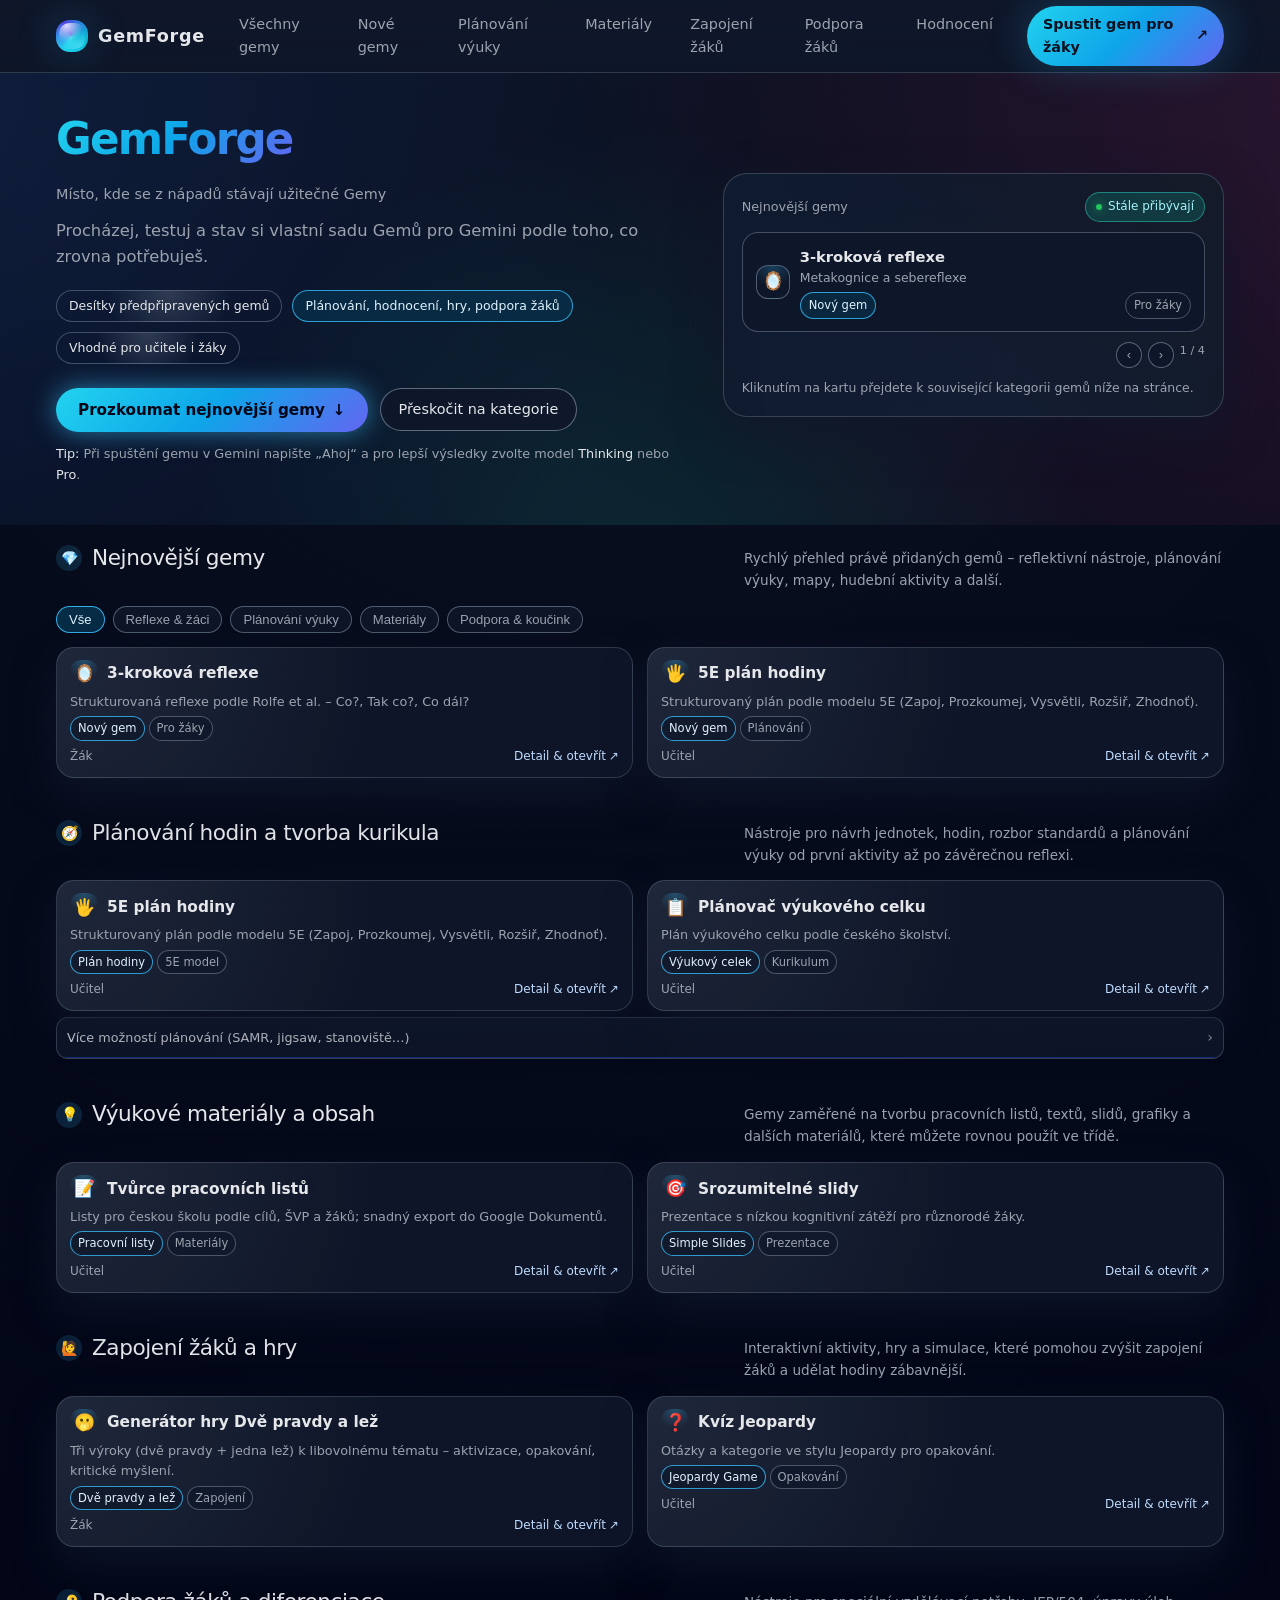
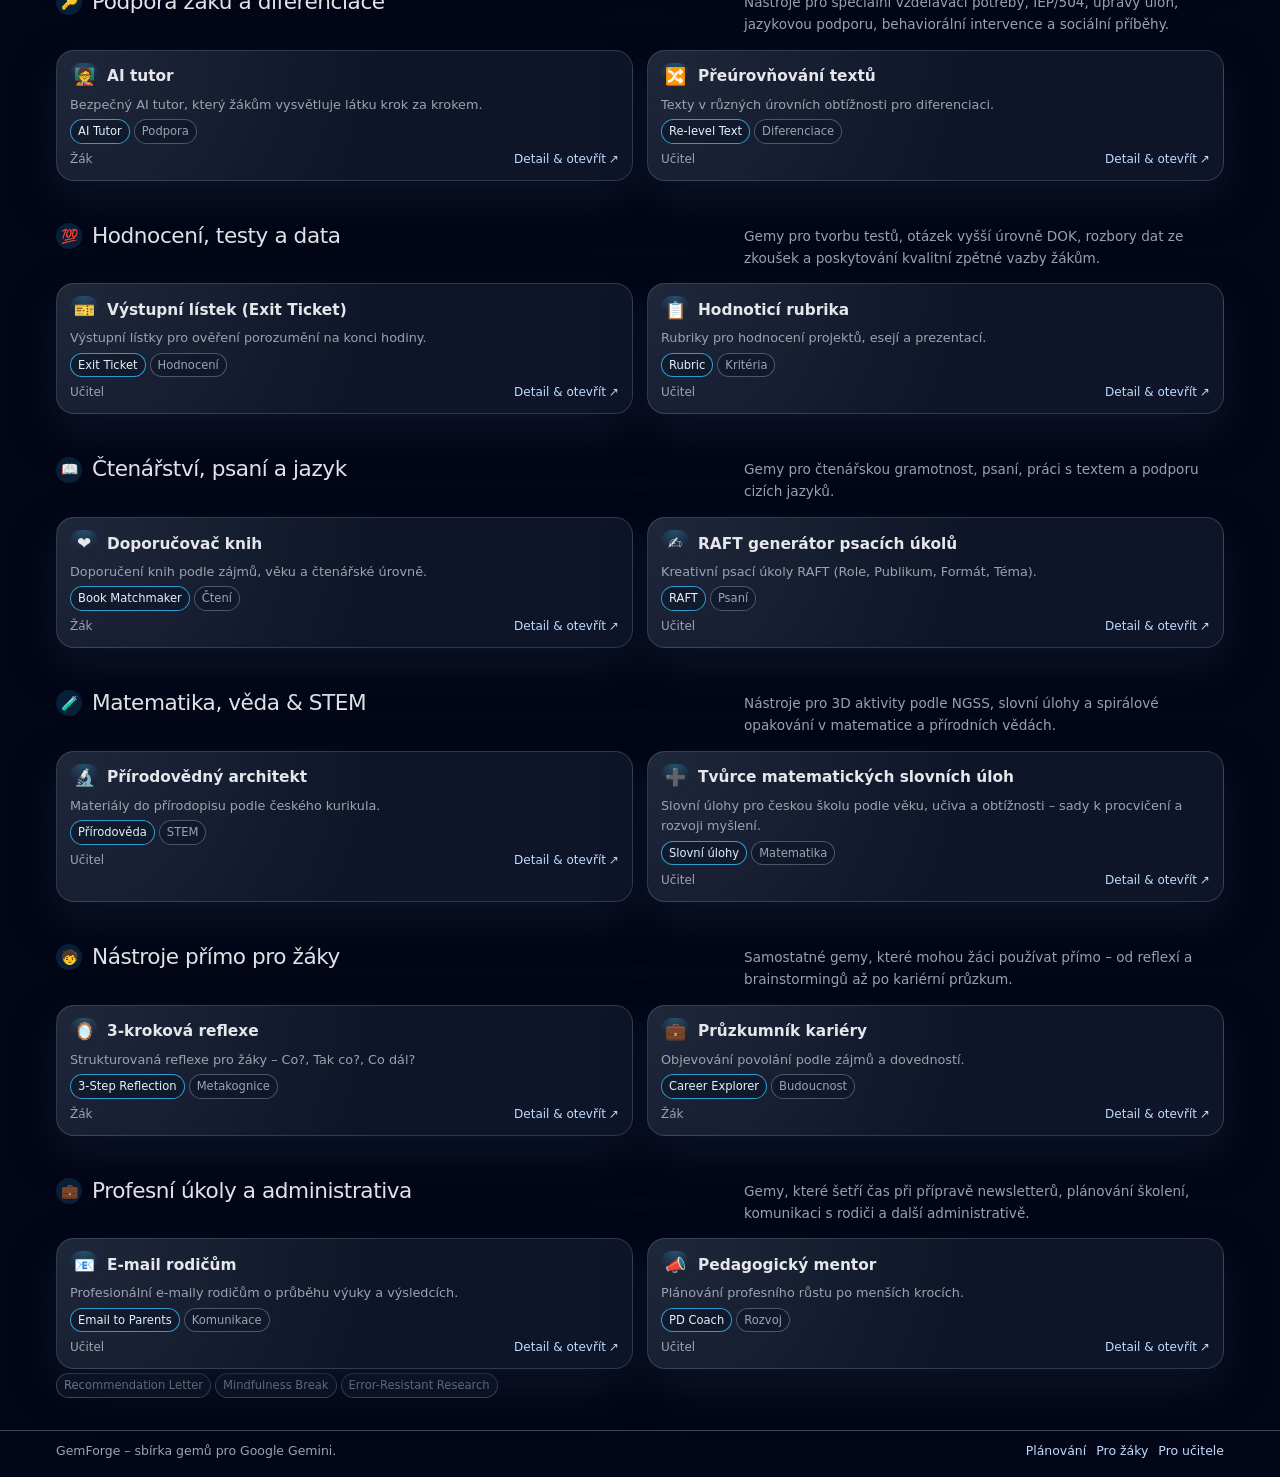
==== commit 6e1f765d: "math-story-problems: Tvurce matematickych slovnich uloh, Gemini URL Made-with: Cursor" ====
--- a/index.html
+++ b/index.html
@@ -360,9 +360,9 @@
               <div class="card-footer"><span>Učitel</span><span class="card-link">Detail & otevřít <span>↗</span></span></div>
             </a>
             <a href="gem.html?slug=math-story-problems" class="card">
-              <div class="card-header"><div class="card-icon">➕</div><div class="card-title">Matematické slovní úlohy</div></div>
-              <p class="card-content">Slovní úlohy s různou obtížností a kontextem.</p>
-              <div class="card-tags"><span class="tag tag-accent">Math Story</span><span class="tag">Matematika</span></div>
+              <div class="card-header"><div class="card-icon">➕</div><div class="card-title">Tvůrce matematických slovních úloh</div></div>
+              <p class="card-content">Slovní úlohy pro českou školu podle věku, učiva a obtížnosti – sady k procvičení a rozvoji myšlení.</p>
+              <div class="card-tags"><span class="tag tag-accent">Slovní úlohy</span><span class="tag">Matematika</span></div>
               <div class="card-footer"><span>Učitel</span><span class="card-link">Detail & otevřít <span>↗</span></span></div>
             </a>
           </div>
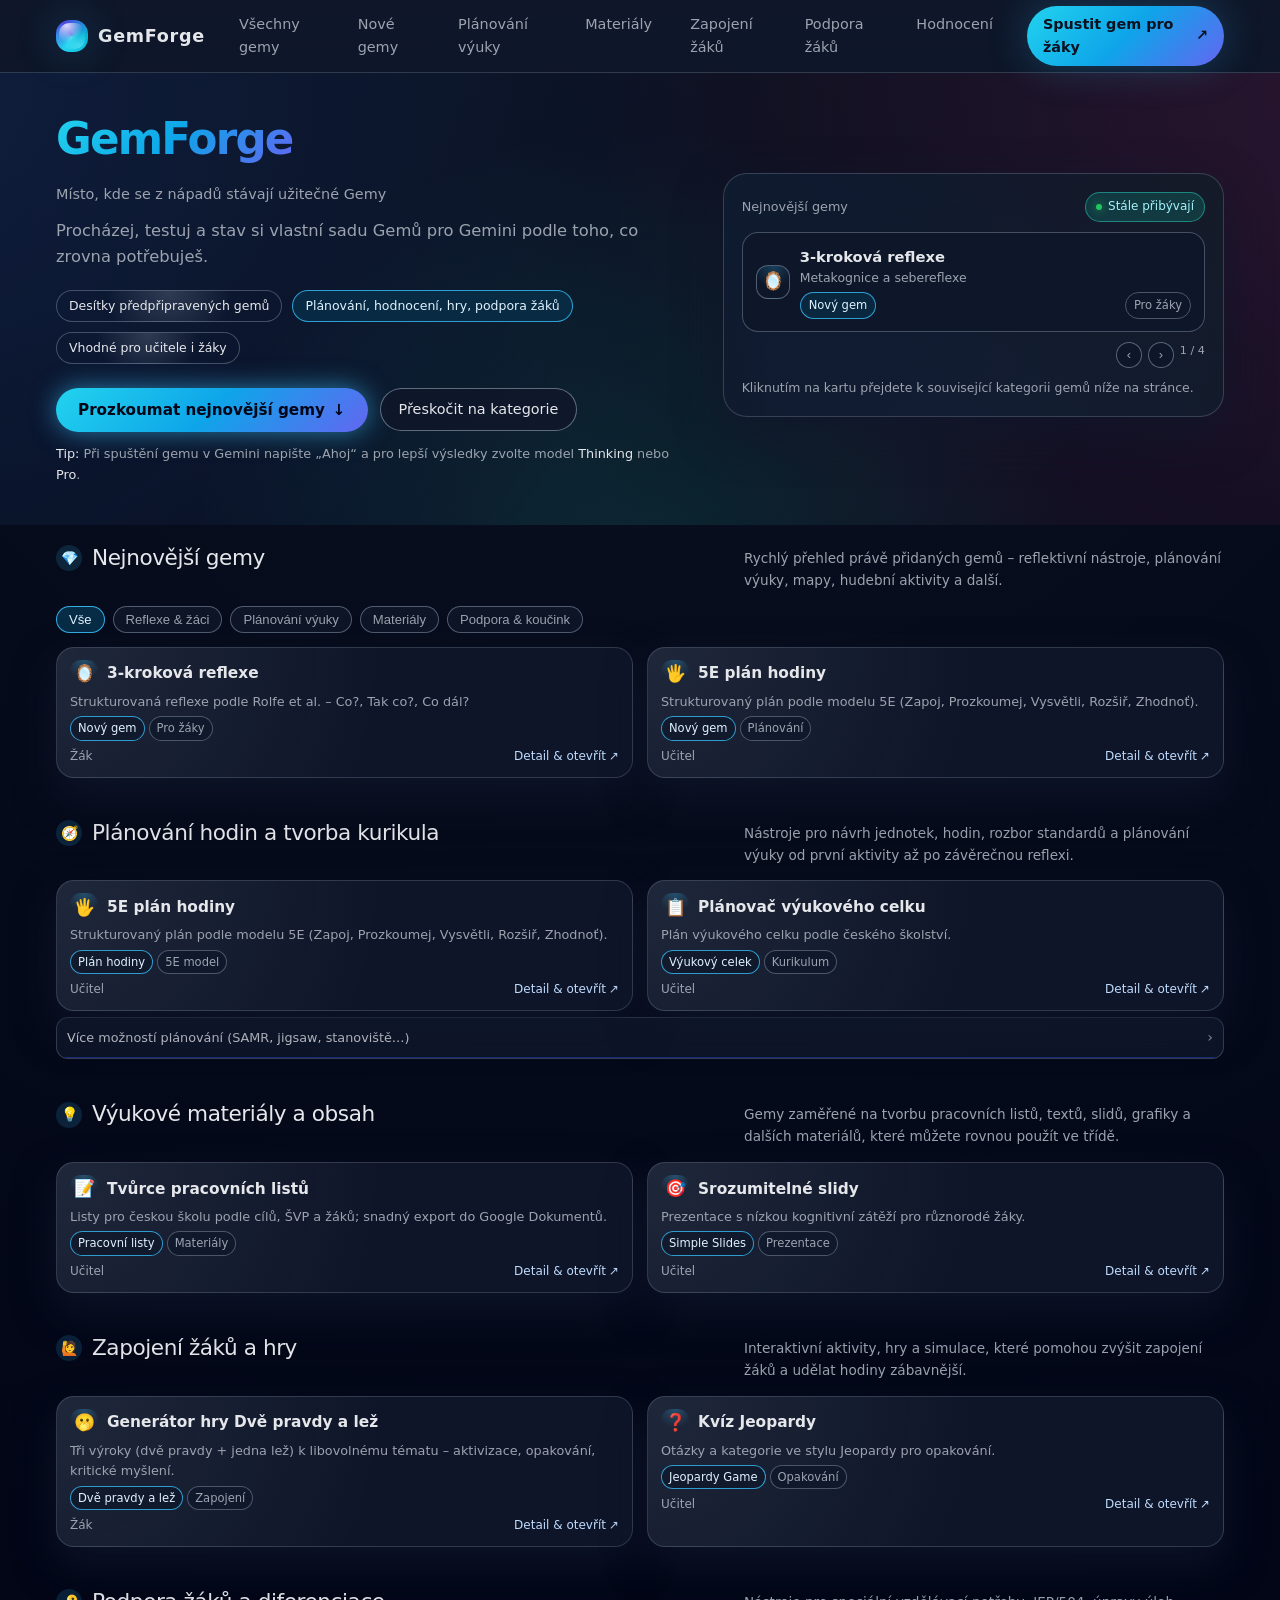
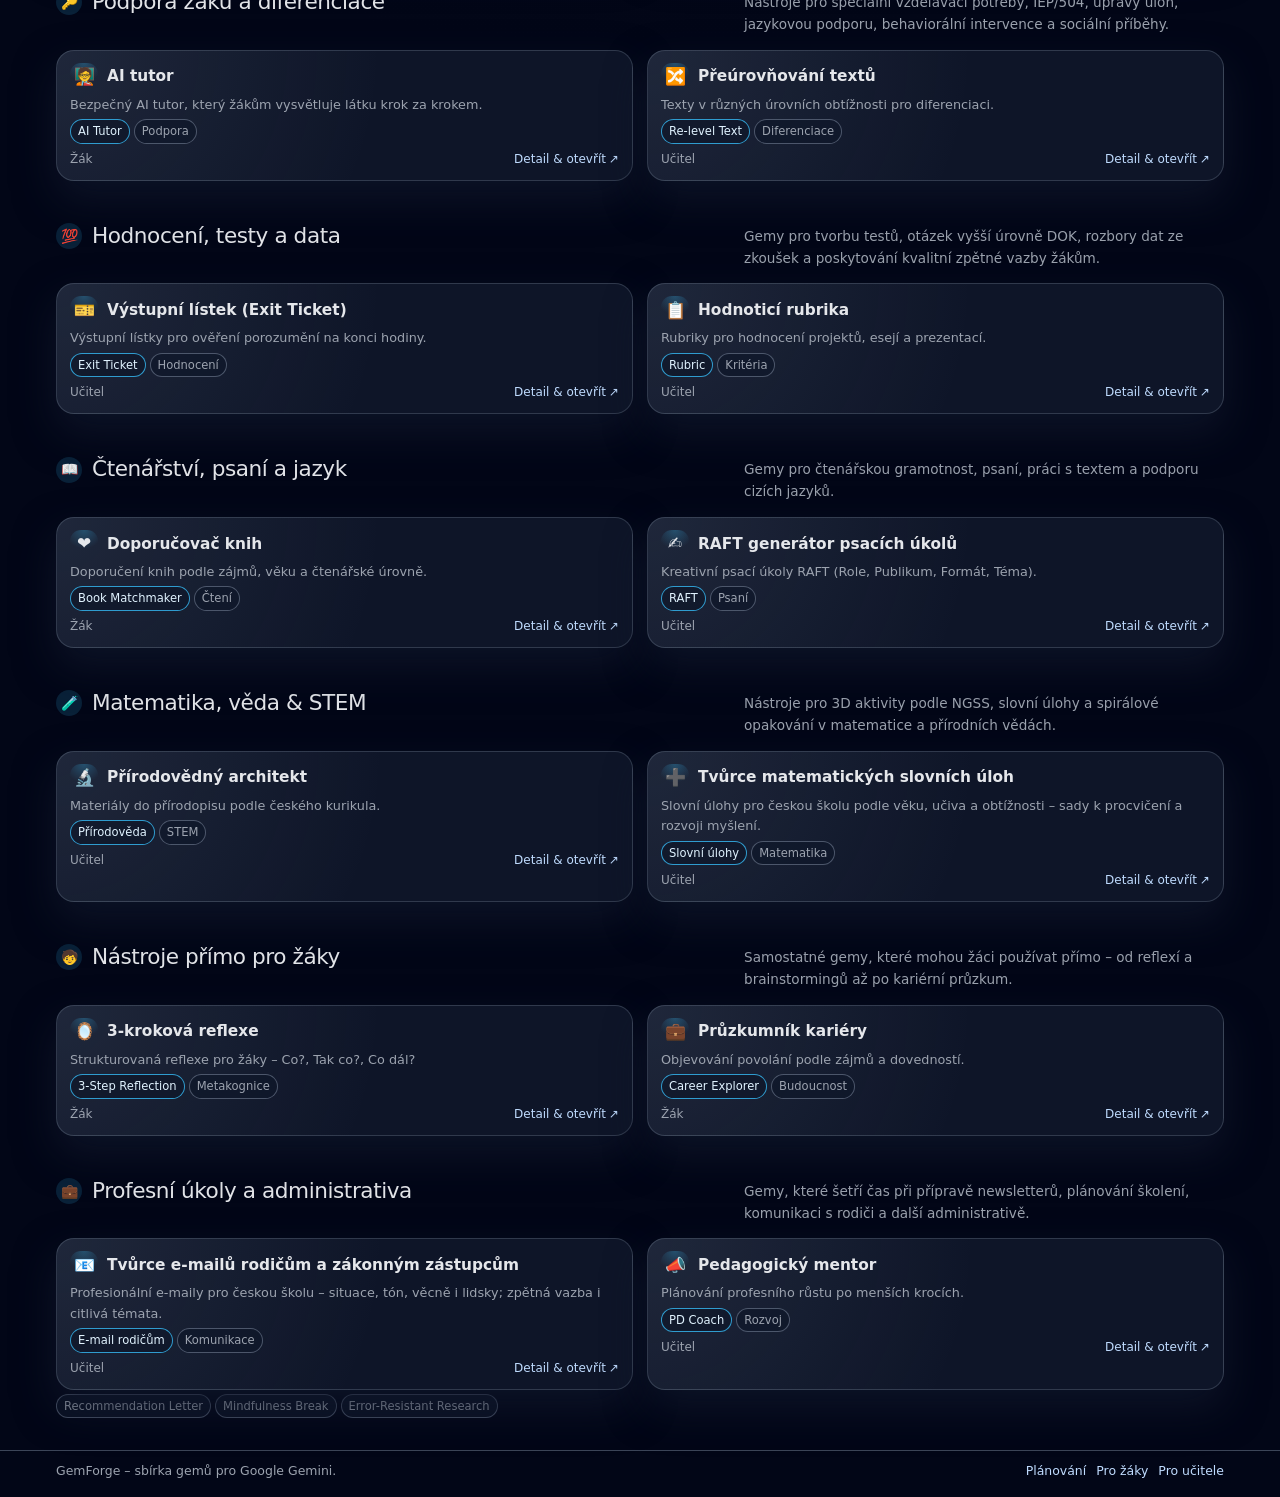
==== commit b14fa6aa: "pd-plan and email-to-parents: new titles, Czech copy, Gemini URLs, gem.html fallback email Made-with" ====
--- a/index.html
+++ b/index.html
@@ -414,9 +414,9 @@
 
           <div class="cards-grid" id="grid-professional" data-category="professional">
             <a href="gem.html?slug=email-to-parents" class="card">
-              <div class="card-header"><div class="card-icon">📧</div><div class="card-title">E-mail rodičům</div></div>
-              <p class="card-content">Profesionální e-maily rodičům o průběhu výuky a výsledcích.</p>
-              <div class="card-tags"><span class="tag tag-accent">Email to Parents</span><span class="tag">Komunikace</span></div>
+              <div class="card-header"><div class="card-icon">📧</div><div class="card-title">Tvůrce e-mailů rodičům a zákonným zástupcům</div></div>
+              <p class="card-content">Profesionální e-maily pro českou školu – situace, tón, věcně i lidsky; zpětná vazba i citlivá témata.</p>
+              <div class="card-tags"><span class="tag tag-accent">E-mail rodičům</span><span class="tag">Komunikace</span></div>
               <div class="card-footer"><span>Učitel</span><span class="card-link">Detail & otevřít <span>↗</span></span></div>
             </a>
             <a href="gem.html?slug=professional-learning-coach" class="card">
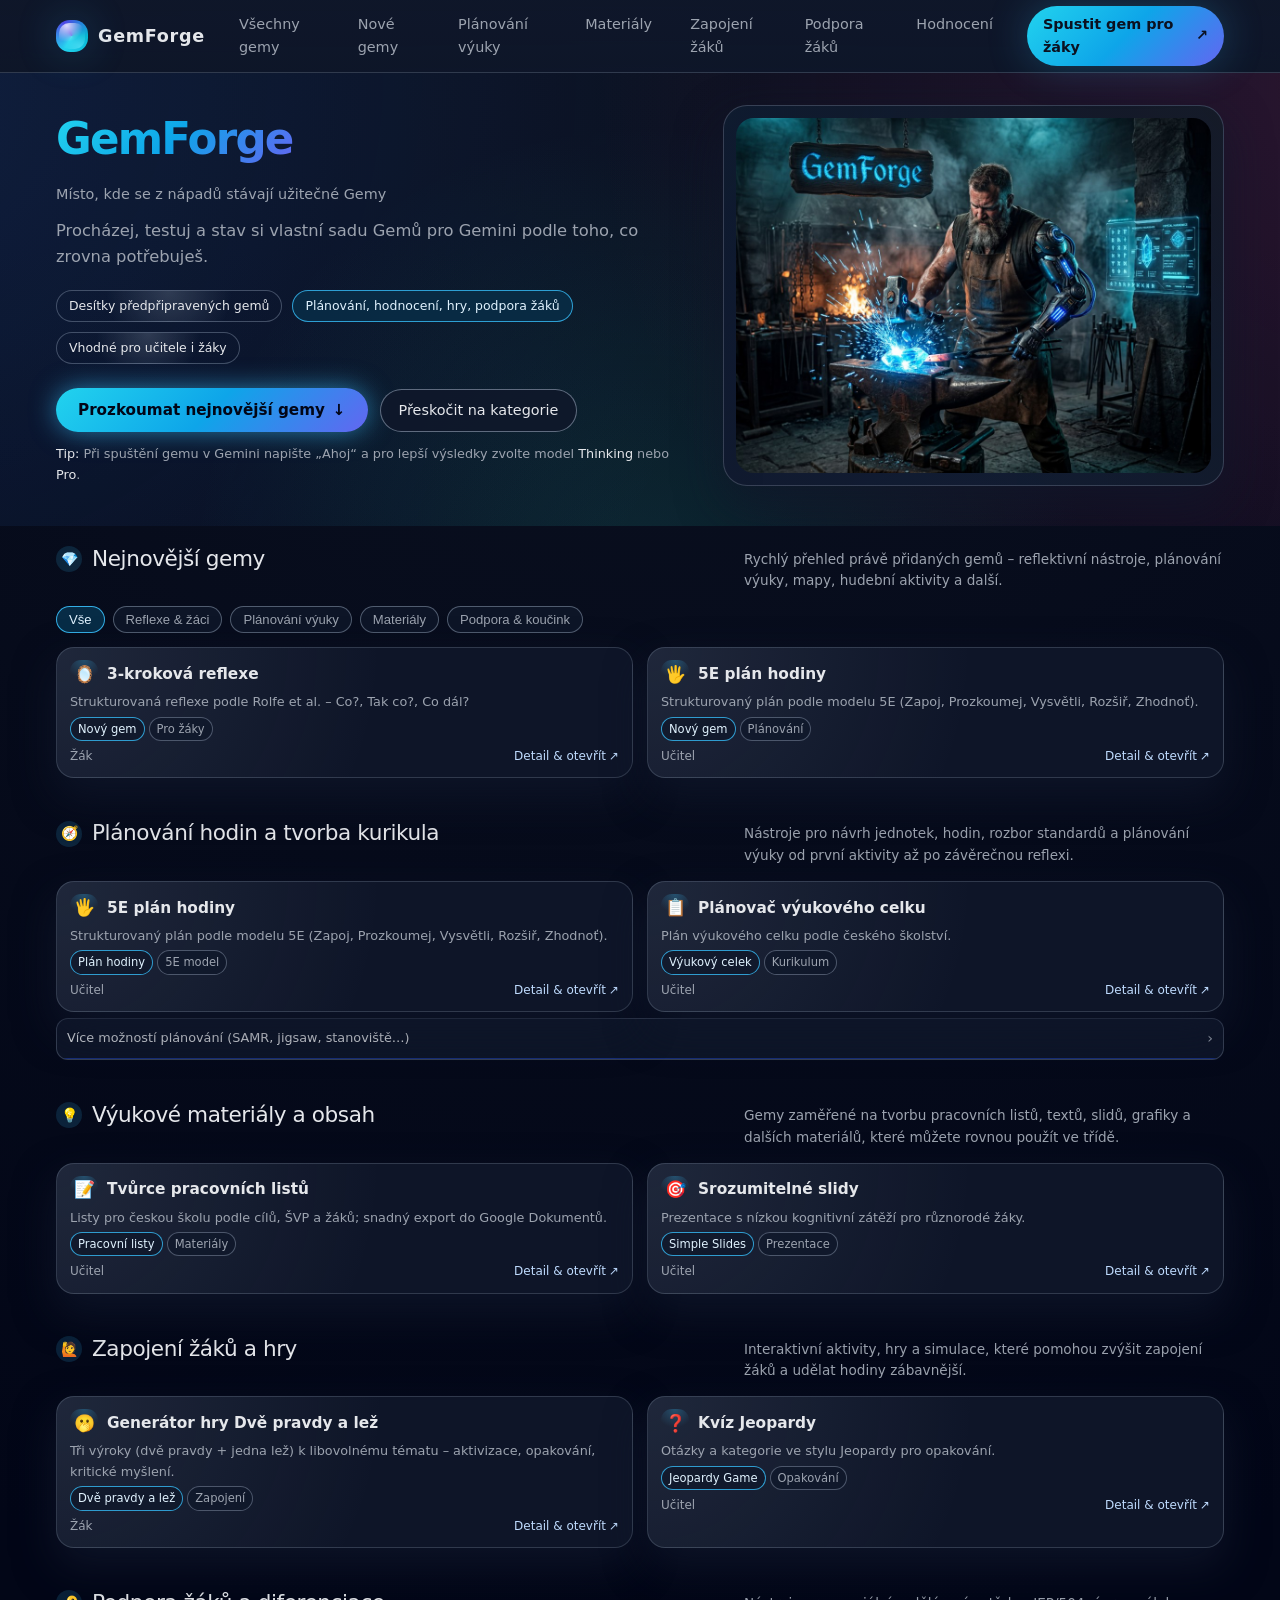
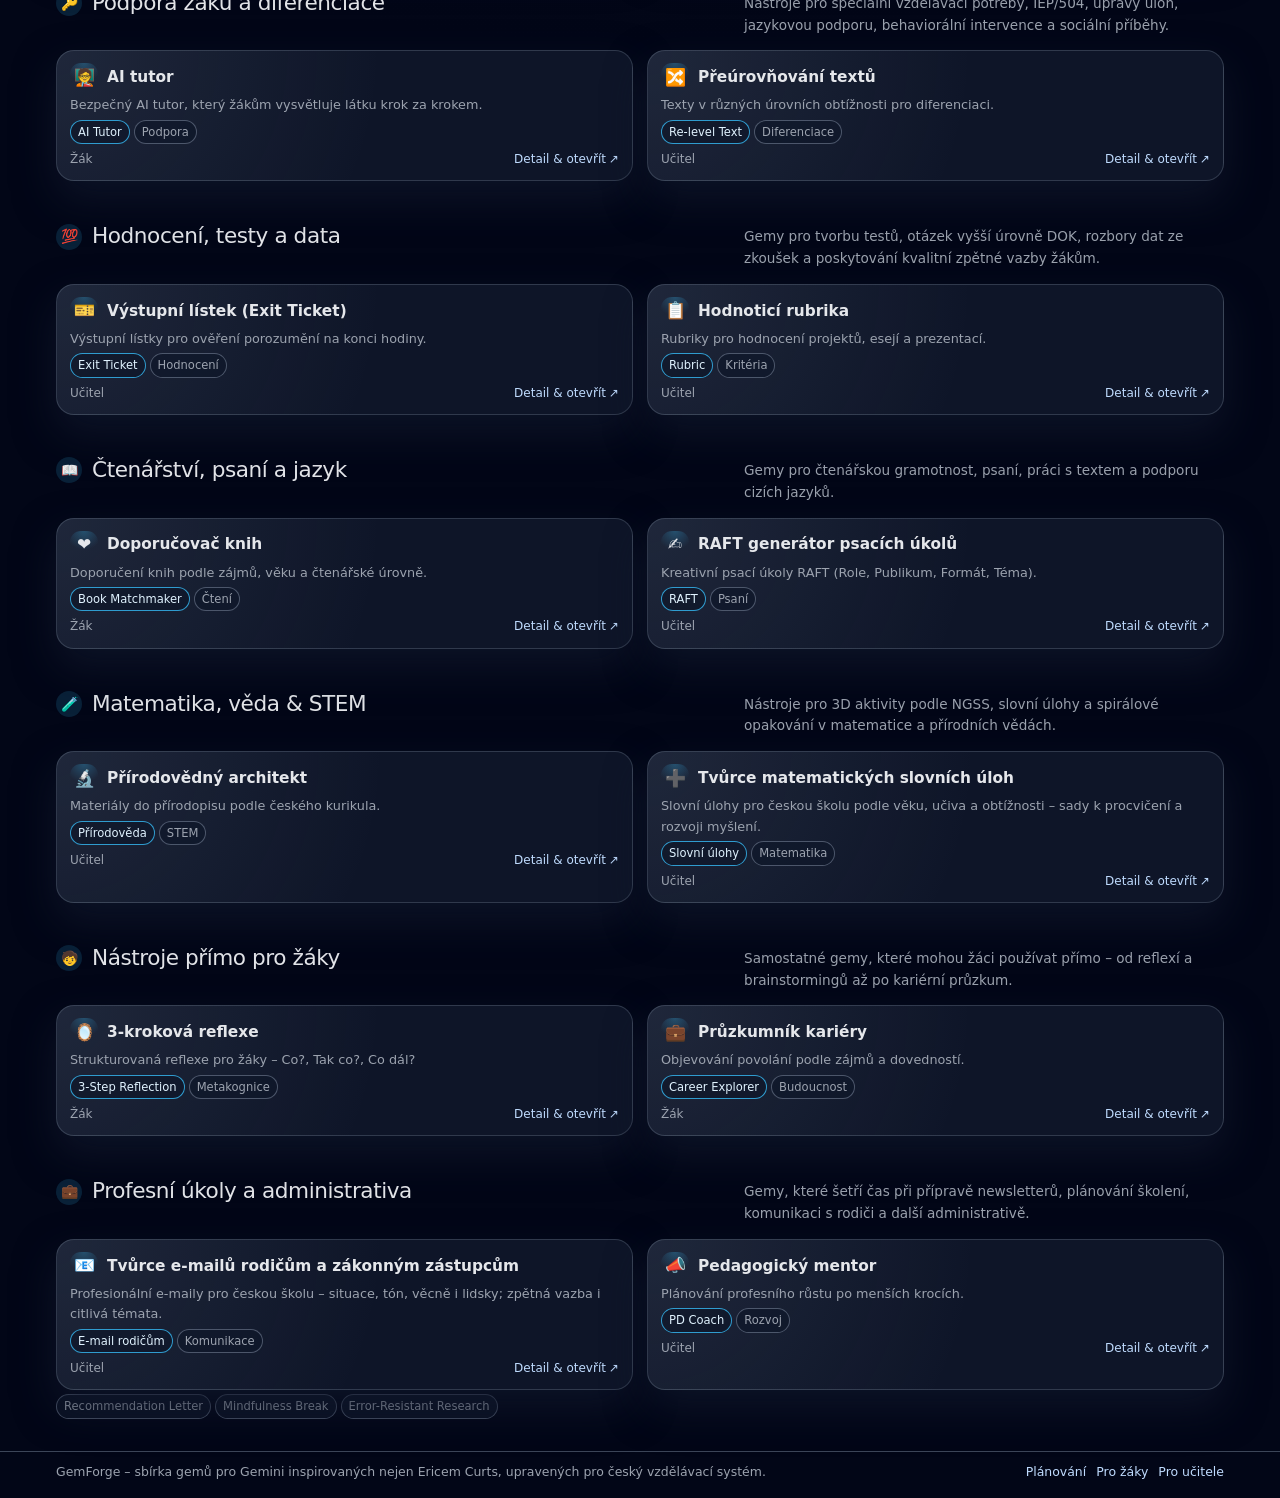
==== commit c347a73b: "Hero: ilustrace GemForge místo karuselu, patička a opravy odkazů - index: obrázek v pravém hero pane" ====
--- a/index.html
+++ b/index.html
@@ -70,36 +70,16 @@
             </div>
           </div>
 
-          <aside class="hero-panel" aria-label="Ukázkové gemy">
+          <aside class="hero-panel hero-panel--visual" aria-label="Ilustrace GemForge">
             <div class="hero-panel-inner">
-              <div class="hero-panel-header">
-                <div>Nejnovější gemy</div>
-                <div class="status-pill">
-                  <span class="status-dot"></span>
-                  Stále přibývají
-                </div>
-              </div>
-
-              <div class="gem-carousel" id="gem-carousel">
-                <a href="gem.html?slug=3-step-reflection" class="gem-card">
-                  <div class="gem-emoji">🪞</div>
-                  <div>
-                    <div class="gem-meta-title">3-kroková reflexe</div>
-                    <div class="gem-meta-sub">Metakognice a sebereflexe</div>
-                    <div class="gem-footer"><span class="badge-small badge-small-accent">Nový gem</span><span class="badge-small">Pro žáky</span></div>
-                  </div>
-                </a>
-              </div>
-
-              <div class="gem-controls">
-                <button class="cycle-btn" id="prev-gem" aria-label="Předchozí">‹</button>
-                <button class="cycle-btn" id="next-gem" aria-label="Další">›</button>
-                <span class="cycle-indicator" id="gem-indicator">1 / 4</span>
-              </div>
-
-              <div class="hero-tip">
-                Kliknutím na kartu přejdete k související kategorii gemů níže na stránce.
-              </div>
+              <figure class="hero-forge-visual">
+                <img
+                  src="images/hero-gemforge.jpg"
+                  alt="Kovář s kybernetickou paží kuje zářící modrý krystal na kovadlině; u cedule GemForge a holografického rozhraní s údaji o krystalu."
+                  loading="eager"
+                  decoding="async"
+                />
+              </figure>
             </div>
           </aside>
         </div>
@@ -439,7 +419,7 @@
     <footer>
       <div class="inner footer-inner">
         <div>
-          GemForge – sbírka gemů pro Google Gemini.
+          GemForge – sbírka gemů pro Gemini inspirovaných nejen Ericem Curts, upravených pro český vzdělávací systém.
         </div>
         <div class="footer-links">
           <a href="#planning" class="footer-link">Plánování</a>
@@ -531,32 +511,6 @@
 
     renderAllSections();
     renderNewest("all");
-
-    var newestSlugs = Object.keys(GEMS).filter(function (s) { return GEMS[s].categories && GEMS[s].categories.indexOf("newest") !== -1; });
-    var carouselData = newestSlugs.slice(0, 6).map(function (slug) {
-      var g = GEMS[slug];
-      return { slug: slug, emoji: g.emoji, title: g.titleCs, sub: g.shortDescCs, badge: "Nový gem", category: categoryLabels[g.category] || g.category };
-    });
-    if (carouselData.length === 0) carouselData = [{ slug: "3-step-reflection", emoji: "🪞", title: "3-kroková reflexe", sub: "Metakognice a sebereflexe", badge: "Nový", category: "Pro žáky" }];
-    var currentIndex = 0;
-
-    function renderCarouselItem() {
-      var container = document.getElementById("gem-carousel");
-      if (!container) return;
-      var item = carouselData[currentIndex];
-      container.innerHTML = '<a href="gem.html?slug=' + (item.slug || "3-step-reflection") + '" class="gem-card">' +
-        '<div class="gem-emoji">' + item.emoji + "</div>" +
-        '<div><div class="gem-meta-title">' + item.title + "</div><div class="gem-meta-sub">" + item.sub + "</div>" +
-        '<div class="gem-footer"><span class="badge-small badge-small-accent">' + item.badge + "</span><span class="badge-small">" + item.category + "</span></div></div></a>";
-      var ind = document.getElementById("gem-indicator");
-      if (ind) ind.textContent = (currentIndex + 1) + " / " + carouselData.length;
-    }
-
-    var prevBtn = document.getElementById("prev-gem");
-    var nextBtn = document.getElementById("next-gem");
-    if (prevBtn) prevBtn.addEventListener("click", function () { currentIndex = (currentIndex - 1 + carouselData.length) % carouselData.length; renderCarouselItem(); });
-    if (nextBtn) nextBtn.addEventListener("click", function () { currentIndex = (currentIndex + 1) % carouselData.length; renderCarouselItem(); });
-    renderCarouselItem();
   </script>
 </body>
 </html>
--- a/styles.css
+++ b/styles.css
@@ -402,6 +402,23 @@
 .hero-panel-inner {
   position: relative;
   z-index: 1;
+}
+
+.hero-panel--visual {
+  padding: 12px;
+}
+
+.hero-forge-visual {
+  margin: 0;
+  border-radius: 18px;
+  overflow: hidden;
+  line-height: 0;
+}
+
+.hero-forge-visual img {
+  width: 100%;
+  height: auto;
+  display: block;
 }
 
 .hero-panel-header {
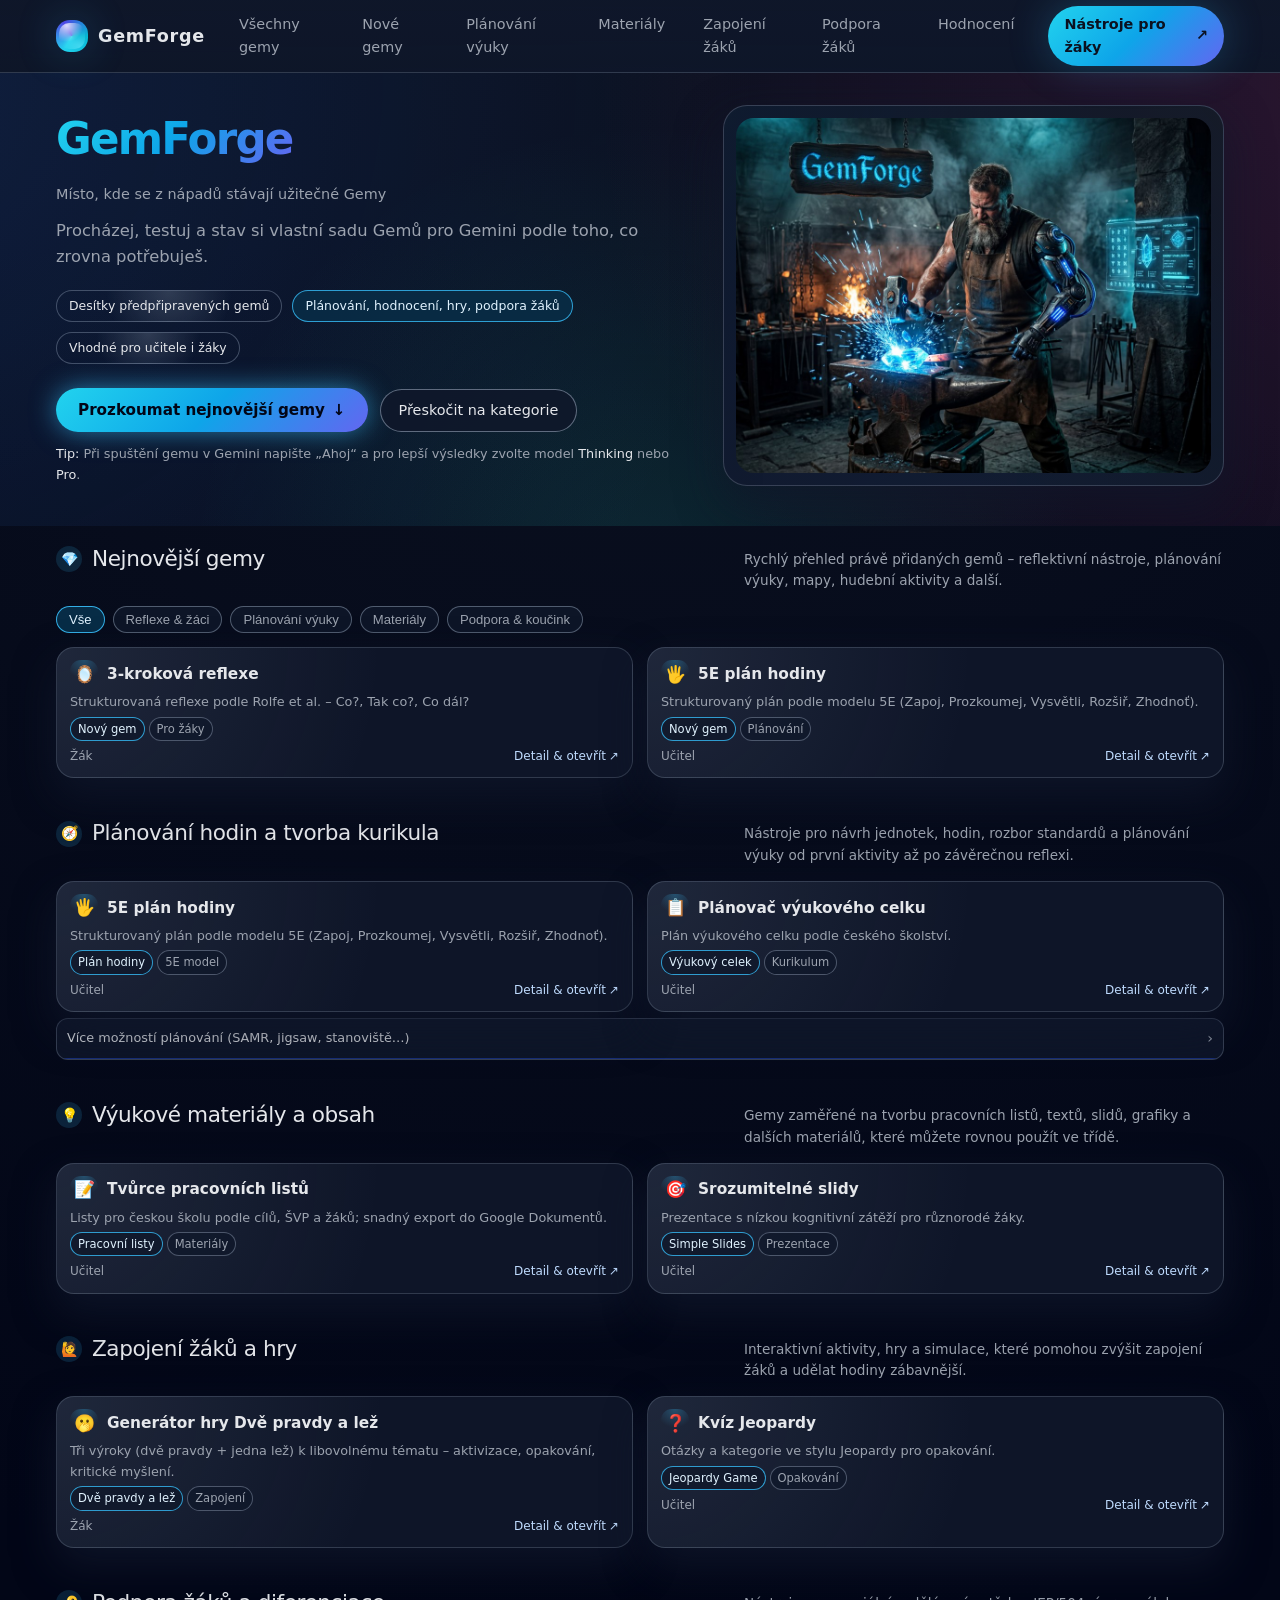
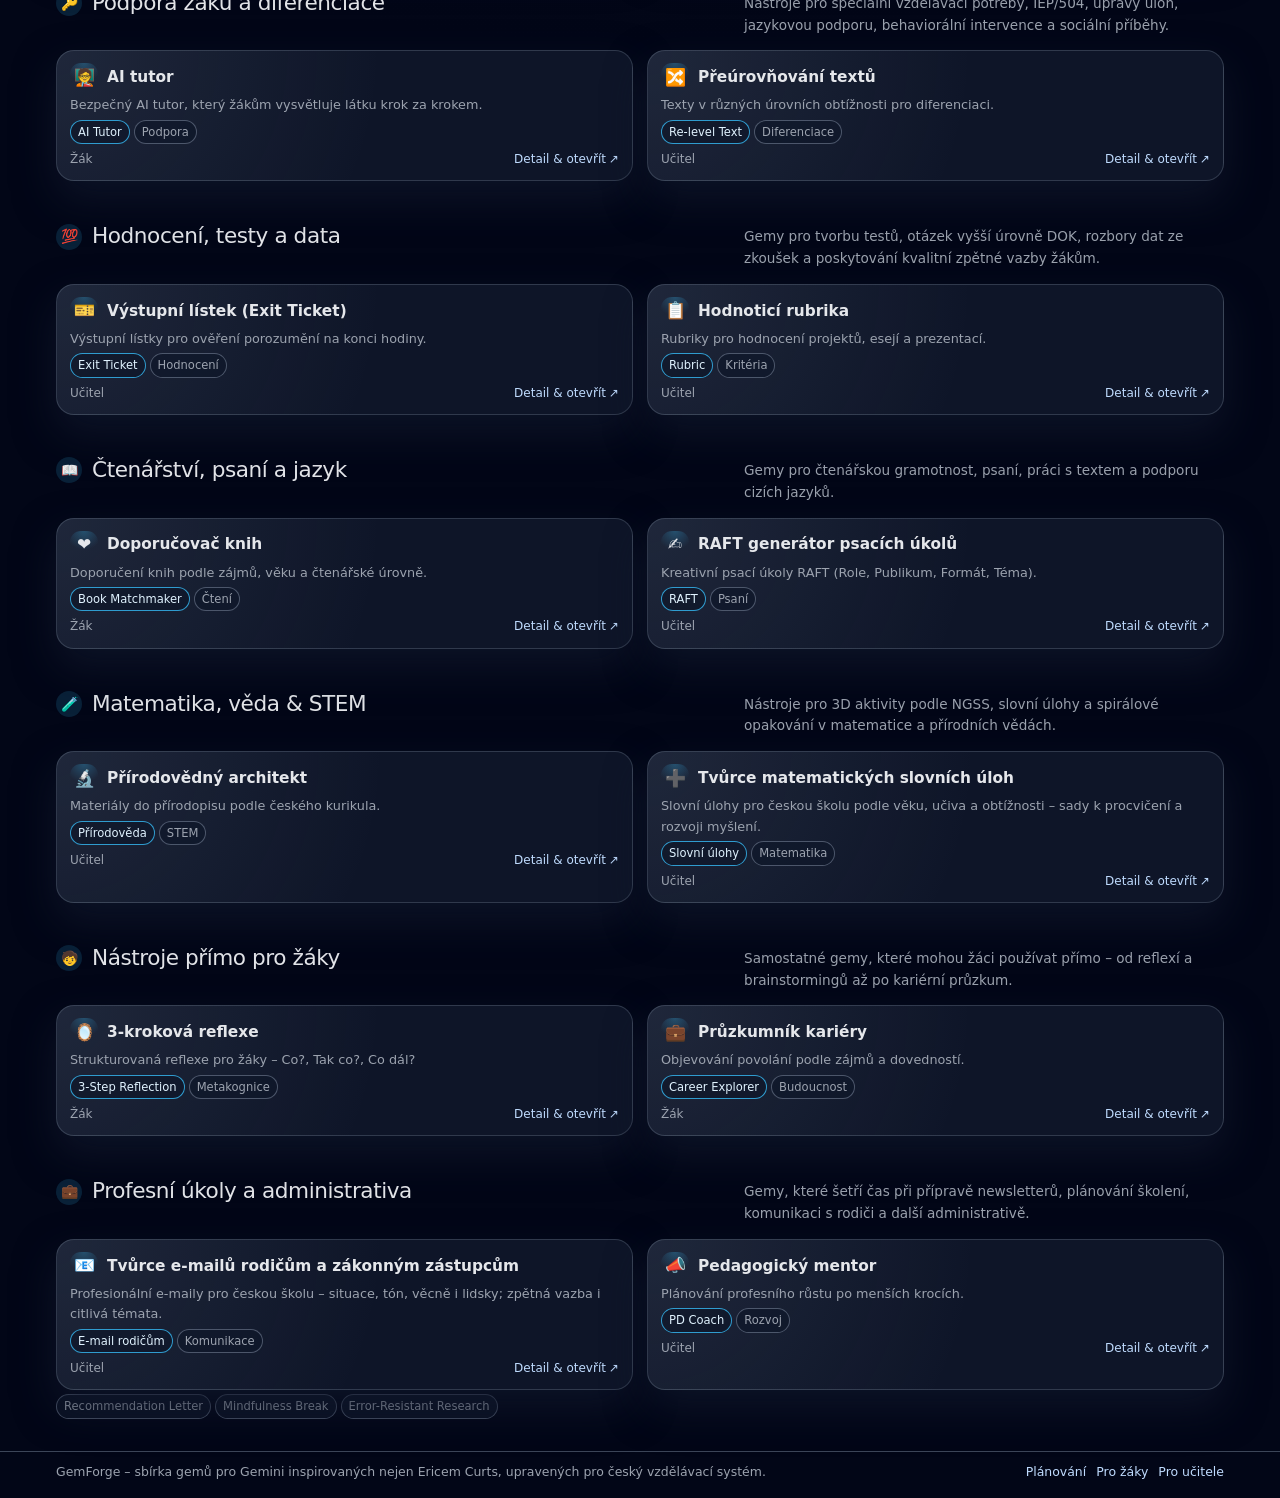
==== commit d58c6702: "Hlavička Nástroje pro žáky → all-gems s filtrem Pro žáky - CTA a patička odkazují na all-gems.html#s" ====
--- a/index.html
+++ b/index.html
@@ -25,8 +25,8 @@
           <a class="nav-link" href="#assessment">Hodnocení</a>
         </nav>
 
-        <a class="nav-cta" href="#student-tools">
-          Spustit gem pro žáky
+        <a class="nav-cta" href="all-gems.html#student">
+          Nástroje pro žáky
           <span>↗</span>
         </a>
       </div>
@@ -423,7 +423,7 @@
         </div>
         <div class="footer-links">
           <a href="#planning" class="footer-link">Plánování</a>
-          <a href="#student-tools" class="footer-link">Pro žáky</a>
+          <a href="all-gems.html#student" class="footer-link">Pro žáky</a>
           <a href="#professional" class="footer-link">Pro učitele</a>
         </div>
       </div>
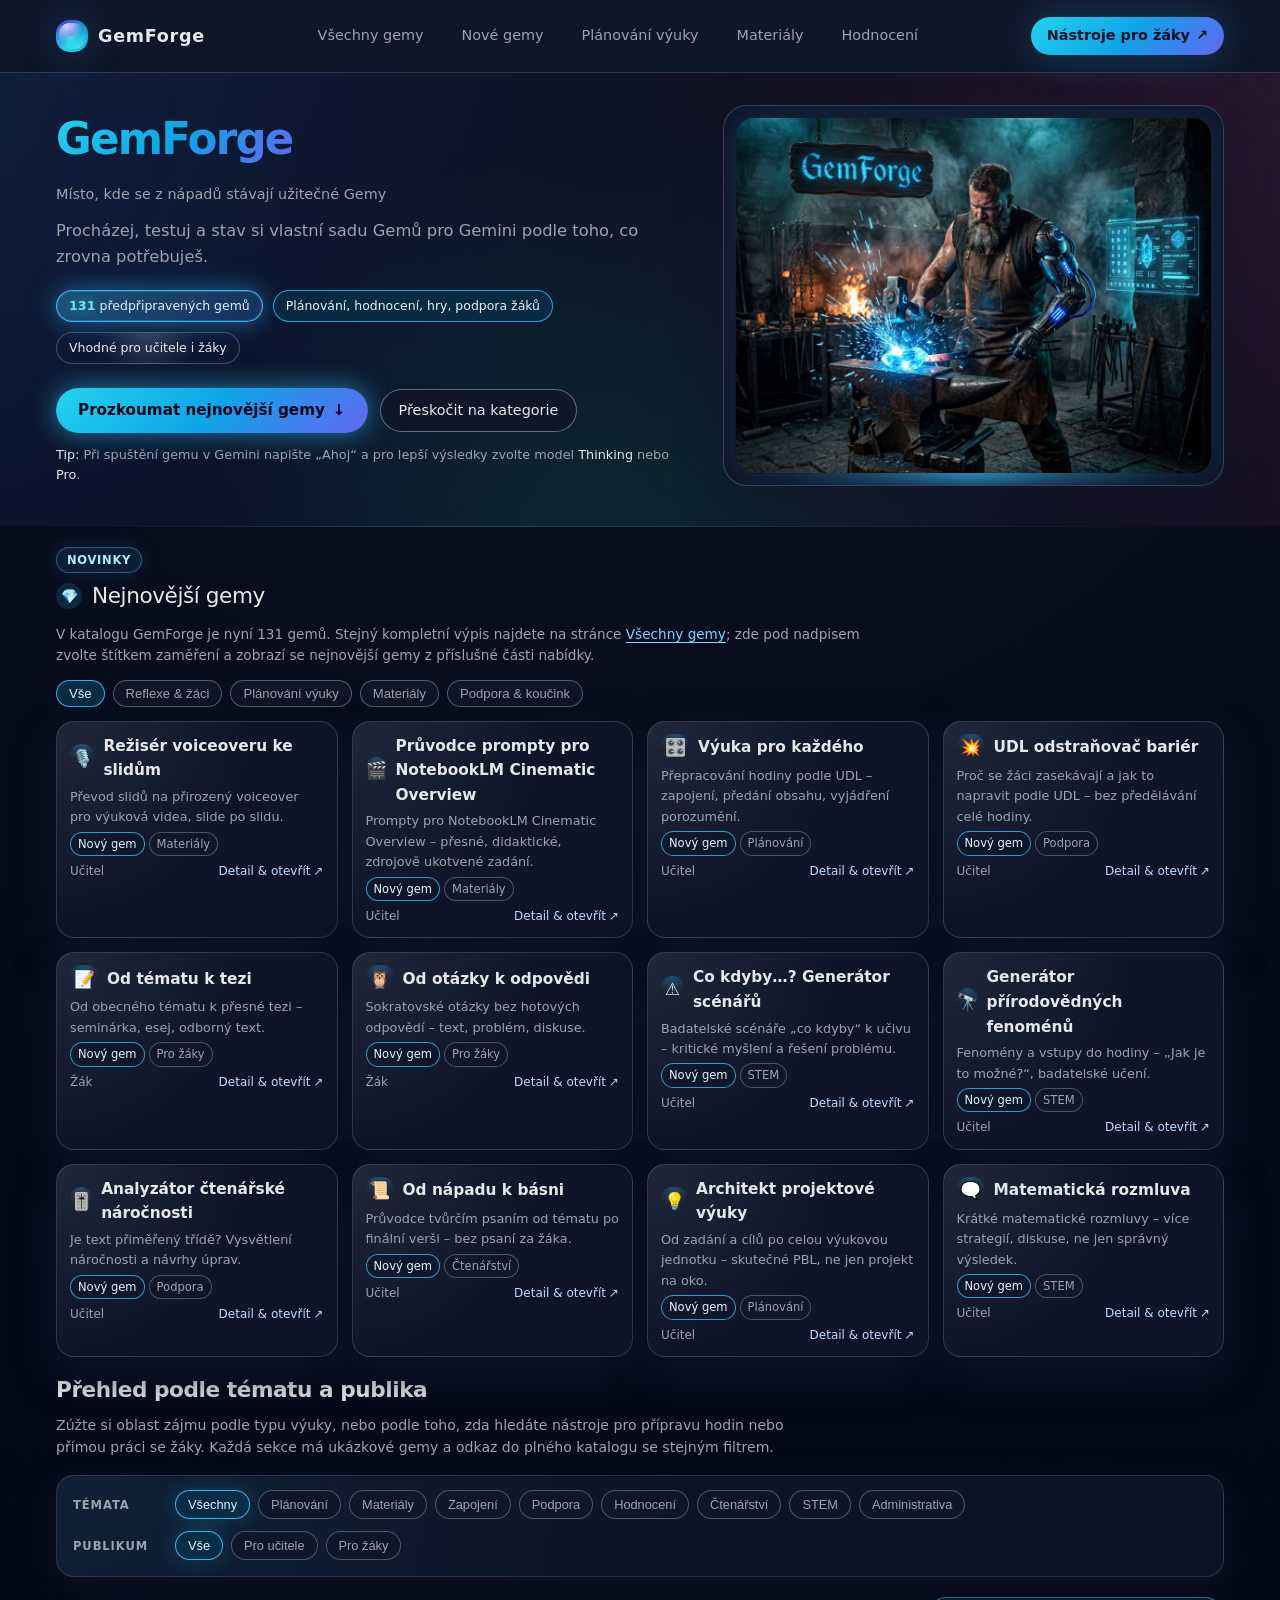
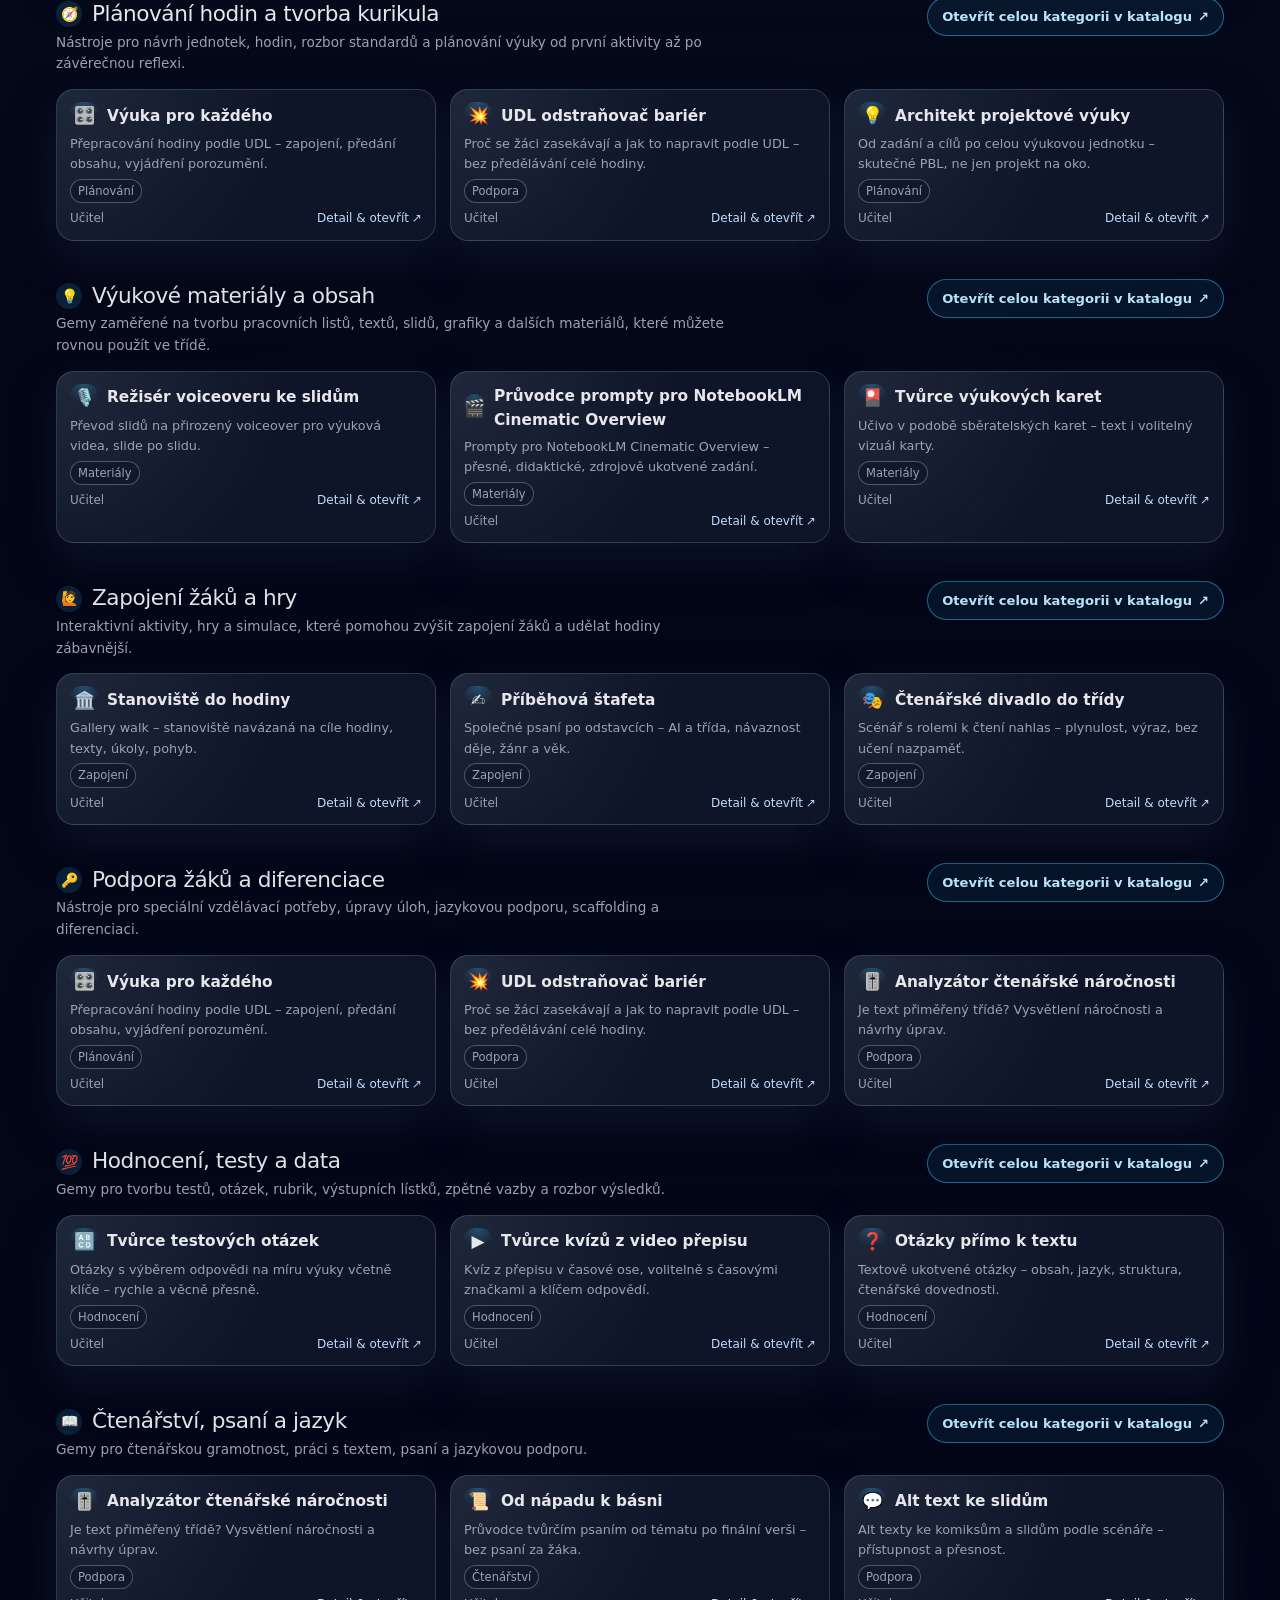
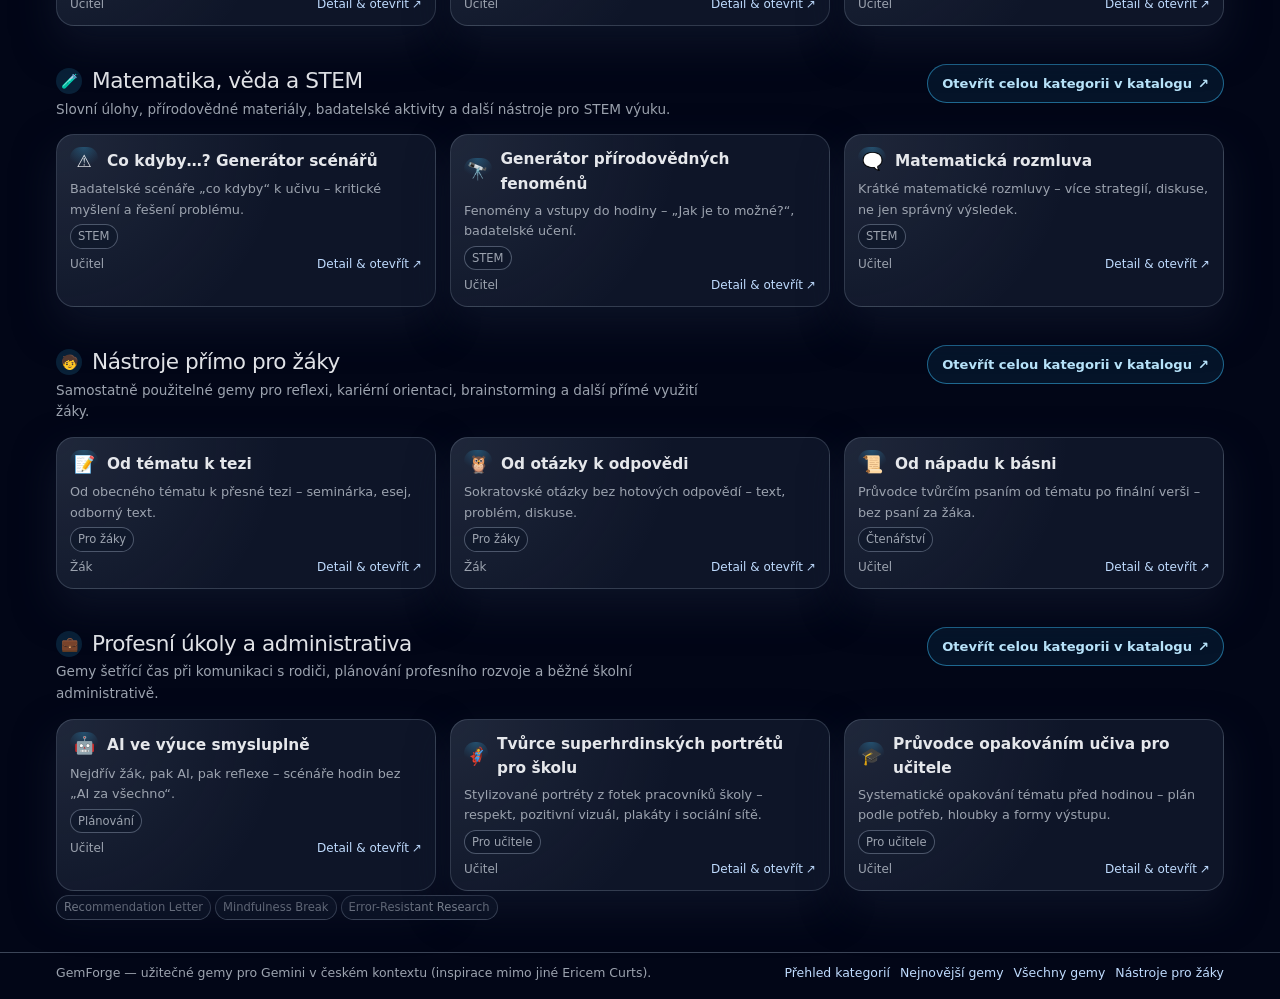
==== commit bc10b1e5: "Homepage UX refresh below hero, dynamic counts, and newest logic. Restructure category browsing for " ====
--- a/index.html
+++ b/index.html
@@ -20,8 +20,6 @@
           <a class="nav-link" href="#newest">Nové gemy</a>
           <a class="nav-link" href="#planning">Plánování výuky</a>
           <a class="nav-link" href="#materials">Materiály</a>
-          <a class="nav-link" href="#engagement">Zapojení žáků</a>
-          <a class="nav-link" href="#support">Podpora žáků</a>
           <a class="nav-link" href="#assessment">Hodnocení</a>
         </nav>
 
@@ -48,7 +46,7 @@
             </p>
 
             <div class="hero-badges">
-              <div class="pill">Desítky předpřipravených gemů</div>
+              <div class="pill hero-count-pill"><span id="hero-gems-count">…</span> předpřipravených gemů</div>
               <div class="pill pill-accent">Plánování, hodnocení, hry, podpora žáků</div>
               <div class="pill">Vhodné pro učitele i žáky</div>
             </div>
@@ -85,16 +83,22 @@
         </div>
       </section>
 
-      <section id="newest">
-        <div class="inner">
-          <div class="section-header">
-            <div class="section-title">
-              <span class="icon">💎</span>
-              Nejnovější gemy
-            </div>
-            <p class="section-subtitle">
-              Rychlý přehled právě přidaných gemů – reflektivní nástroje, plánování
-              výuky, mapy, hudební aktivity a další.
+      <div class="home-below-hero">
+      <section id="newest" class="home-newest">
+        <div class="inner">
+          <div class="section-header home-newest-header">
+            <div class="home-newest-title-wrap">
+              <span class="home-newest-kicker" aria-hidden="true">Novinky</span>
+              <div class="section-title">
+                <span class="icon">💎</span>
+                Nejnovější gemy
+              </div>
+            </div>
+            <p class="section-subtitle home-newest-lead" id="newest-section-lead">
+              V katalogu GemForge je nyní <span id="gems-total-phrase">…</span>.
+              Stejný kompletní výpis najdete na stránce
+              <a href="all-gems.html" class="home-inline-link">Všechny gemy</a>;
+              zde pod nadpisem zvolte štítkem zaměření a zobrazí se nejnovější gemy z příslušné části nabídky.
             </p>
           </div>
 
@@ -106,34 +110,74 @@
             <button class="chip" data-filter="support">Podpora & koučink</button>
           </div>
 
-          <div class="cards-grid" id="newest-grid" data-category="newest">
-            <a href="gem.html?slug=3-step-reflection" class="card">
-              <div class="card-header"><div class="card-icon">🪞</div><div class="card-title">3-kroková reflexe</div></div>
-              <p class="card-content">Strukturovaná reflexe podle Rolfe et al. – Co?, Tak co?, Co dál?</p>
-              <div class="card-tags"><span class="tag tag-accent">Nový gem</span><span class="tag">Pro žáky</span></div>
-              <div class="card-footer"><span>Žák</span><span class="card-link">Detail & otevřít <span>↗</span></span></div>
-            </a>
-            <a href="gem.html?slug=5e-lesson-plan" class="card">
-              <div class="card-header"><div class="card-icon">🖐️</div><div class="card-title">5E plán hodiny</div></div>
-              <p class="card-content">Strukturovaný plán podle modelu 5E (Zapoj, Prozkoumej, Vysvětli, Rozšiř, Zhodnoť).</p>
-              <div class="card-tags"><span class="tag tag-accent">Nový gem</span><span class="tag">Plánování</span></div>
-              <div class="card-footer"><span>Učitel</span><span class="card-link">Detail & otevřít <span>↗</span></span></div>
-            </a>
-          </div>
-        </div>
-      </section>
-
-      <section id="planning">
-        <div class="inner">
-          <div class="section-header">
-            <div class="section-title">
-              <span class="icon">🧭</span>
-              Plánování hodin a tvorba kurikula
-            </div>
-            <p class="section-subtitle">
-              Nástroje pro návrh jednotek, hodin, rozbor standardů a plánování
-              výuky od první aktivity až po závěrečnou reflexi.
+          <div class="cards-grid" id="newest-grid" data-category="newest"></div>
+        </div>
+      </section>
+
+      <section class="home-catalog-nav" id="browse-catalog" aria-labelledby="home-catalog-nav-title">
+        <div class="inner">
+          <div class="home-catalog-nav-head">
+            <h2 id="home-catalog-nav-title" class="home-catalog-nav-heading">Přehled podle tématu a publika</h2>
+            <p class="home-catalog-nav-desc">
+              Zúžte si oblast zájmu podle typu výuky, nebo podle toho, zda hledáte nástroje
+              pro přípravu hodin nebo přímou práci se žáky. Každá sekce má ukázkové gemy
+              a odkaz do plného katalogu se stejným filtrem.
             </p>
+          </div>
+
+          <div class="home-catalog-filters" role="group" aria-label="Filtrování kategorií na úvodní stránce">
+            <div class="home-filter-row">
+              <span class="home-filter-label" id="home-filter-theme-label">Témata</span>
+              <div class="home-filter-chips" id="home-filter-theme" aria-labelledby="home-filter-theme-label">
+                <button type="button" class="home-catalog-chip active" data-home-filter="theme" data-value="all">Všechny</button>
+                <button type="button" class="home-catalog-chip" data-home-filter="theme" data-value="planning">Plánování</button>
+                <button type="button" class="home-catalog-chip" data-home-filter="theme" data-value="materials">Materiály</button>
+                <button type="button" class="home-catalog-chip" data-home-filter="theme" data-value="engagement">Zapojení</button>
+                <button type="button" class="home-catalog-chip" data-home-filter="theme" data-value="support">Podpora</button>
+                <button type="button" class="home-catalog-chip" data-home-filter="theme" data-value="assessment">Hodnocení</button>
+                <button type="button" class="home-catalog-chip" data-home-filter="theme" data-value="literacy">Čtenářství</button>
+                <button type="button" class="home-catalog-chip" data-home-filter="theme" data-value="stem">STEM</button>
+                <button type="button" class="home-catalog-chip" data-home-filter="theme" data-value="professional">Administrativa</button>
+              </div>
+            </div>
+            <div class="home-filter-row">
+              <span class="home-filter-label" id="home-filter-audience-label">Publikum</span>
+              <div class="home-filter-chips" id="home-filter-audience" aria-labelledby="home-filter-audience-label">
+                <button type="button" class="home-catalog-chip active" data-home-filter="audience" data-value="all">Vše</button>
+                <button type="button" class="home-catalog-chip" data-home-filter="audience" data-value="teacher">Pro učitele</button>
+                <button type="button" class="home-catalog-chip" data-home-filter="audience" data-value="student">Pro žáky</button>
+              </div>
+            </div>
+          </div>
+        </div>
+      </section>
+
+      <div id="home-category-empty" class="home-category-empty" hidden>
+        <div class="inner">
+          <p class="home-category-empty-text">
+            U této kombinace tématu a publika zde nemáme žádnou ukázkovou sekci — zobrazit můžete vše v
+            <a href="all-gems.html" class="home-inline-link">plném katalogu</a>, nebo zrušte filtry níže.
+          </p>
+          <button type="button" class="home-empty-reset" id="home-filter-reset">
+            Zobrazit znovu všechny kategorie
+          </button>
+        </div>
+      </div>
+
+      <section id="planning" class="home-category-section" data-home-theme="planning" data-home-audience="mixed">
+        <div class="inner">
+          <div class="section-header home-category-header">
+            <div>
+              <div class="section-title">
+                <span class="icon">🧭</span>
+                Plánování hodin a tvorba kurikula
+              </div>
+              <p class="section-subtitle">
+                Nástroje pro návrh jednotek, hodin, rozbor standardů a plánování
+                výuky od první aktivity až po závěrečnou reflexi.
+              </p>
+            </div>
+            <a href="all-gems.html#planning" class="home-category-cta">Otevřít celou kategorii v katalogu <span aria-hidden="true">↗</span></a>
           </div>
 
           <div class="cards-grid" id="grid-planning" data-category="planning">
@@ -151,35 +195,23 @@
             </a>
           </div>
 
-          <div class="accordion" data-accordion>
-            <div class="accordion-header">
-              <span>Více možností plánování (SAMR, jigsaw, stanoviště…)</span>
-              <span class="accordion-chevron">›</span>
-            </div>
-            <div class="accordion-body">
-              <div class="accordion-body-inner">
-                <p>
-                  V katalogu najdete další gemy pro
-                  <strong>AI + SAMR aktivity</strong>, <strong>stanoviště</strong>,
-                  <strong>jigsaw</strong> a <strong>rozbory standardů</strong>.
-                </p>
-              </div>
-            </div>
-          </div>
-        </div>
-      </section>
-
-      <section id="materials">
-        <div class="inner">
-          <div class="section-header">
-            <div class="section-title">
-              <span class="icon">💡</span>
-              Výukové materiály a obsah
-            </div>
-            <p class="section-subtitle">
-              Gemy zaměřené na tvorbu pracovních listů, textů, slidů, grafiky
-              a dalších materiálů, které můžete rovnou použít ve třídě.
-            </p>
+        </div>
+      </section>
+
+      <section id="materials" class="home-category-section" data-home-theme="materials" data-home-audience="mixed">
+        <div class="inner">
+          <div class="section-header home-category-header">
+            <div>
+              <div class="section-title">
+                <span class="icon">💡</span>
+                Výukové materiály a obsah
+              </div>
+              <p class="section-subtitle">
+                Gemy zaměřené na tvorbu pracovních listů, textů, slidů, grafiky a dalších
+                materiálů, které můžete rovnou použít ve třídě.
+              </p>
+            </div>
+            <a href="all-gems.html#materials" class="home-category-cta">Otevřít celou kategorii v katalogu <span aria-hidden="true">↗</span></a>
           </div>
 
           <div class="cards-grid" id="grid-materials" data-category="materials">
@@ -199,17 +231,20 @@
         </div>
       </section>
 
-      <section id="engagement">
-        <div class="inner">
-          <div class="section-header">
-            <div class="section-title">
-              <span class="icon">🙋</span>
-              Zapojení žáků a hry
-            </div>
-            <p class="section-subtitle">
-              Interaktivní aktivity, hry a simulace, které pomohou zvýšit
-              zapojení žáků a udělat hodiny zábavnější.
-            </p>
+      <section id="engagement" class="home-category-section" data-home-theme="engagement" data-home-audience="mixed">
+        <div class="inner">
+          <div class="section-header home-category-header">
+            <div>
+              <div class="section-title">
+                <span class="icon">🙋</span>
+                Zapojení žáků a hry
+              </div>
+              <p class="section-subtitle">
+                Interaktivní aktivity, hry a simulace, které pomohou zvýšit zapojení žáků
+                a udělat hodiny zábavnější.
+              </p>
+            </div>
+            <a href="all-gems.html#engagement" class="home-category-cta">Otevřít celou kategorii v katalogu <span aria-hidden="true">↗</span></a>
           </div>
 
           <div class="cards-grid" id="grid-engagement" data-category="engagement">
@@ -229,17 +264,20 @@
         </div>
       </section>
 
-      <section id="support">
-        <div class="inner">
-          <div class="section-header">
-            <div class="section-title">
-              <span class="icon">🔑</span>
-              Podpora žáků a diferenciace
-            </div>
-            <p class="section-subtitle">
-              Nástroje pro speciální vzdělávací potřeby, IEP/504, úpravy úloh,
-              jazykovou podporu, behaviorální intervence a sociální příběhy.
-            </p>
+      <section id="support" class="home-category-section" data-home-theme="support" data-home-audience="mixed">
+        <div class="inner">
+          <div class="section-header home-category-header">
+            <div>
+              <div class="section-title">
+                <span class="icon">🔑</span>
+                Podpora žáků a diferenciace
+              </div>
+              <p class="section-subtitle">
+                Nástroje pro speciální vzdělávací potřeby, úpravy úloh, jazykovou podporu,
+                scaffolding a diferenciaci.
+              </p>
+            </div>
+            <a href="all-gems.html#support" class="home-category-cta">Otevřít celou kategorii v katalogu <span aria-hidden="true">↗</span></a>
           </div>
 
           <div class="cards-grid" id="grid-support" data-category="support">
@@ -259,17 +297,19 @@
         </div>
       </section>
 
-      <section id="assessment">
-        <div class="inner">
-          <div class="section-header">
-            <div class="section-title">
-              <span class="icon">💯</span>
-              Hodnocení, testy a data
-            </div>
-            <p class="section-subtitle">
-              Gemy pro tvorbu testů, otázek vyšší úrovně DOK, rozbory dat ze
-              zkoušek a poskytování kvalitní zpětné vazby žákům.
-            </p>
+      <section id="assessment" class="home-category-section" data-home-theme="assessment" data-home-audience="mixed">
+        <div class="inner">
+          <div class="section-header home-category-header">
+            <div>
+              <div class="section-title">
+                <span class="icon">💯</span>
+                Hodnocení, testy a data
+              </div>
+              <p class="section-subtitle">
+                Gemy pro tvorbu testů, otázek, rubrik, výstupních lístků, zpětné vazby a rozbor výsledků.
+              </p>
+            </div>
+            <a href="all-gems.html#assessment" class="home-category-cta">Otevřít celou kategorii v katalogu <span aria-hidden="true">↗</span></a>
           </div>
 
           <div class="cards-grid" id="grid-assessment" data-category="assessment">
@@ -289,17 +329,19 @@
         </div>
       </section>
 
-      <section id="literacy">
-        <div class="inner">
-          <div class="section-header">
-            <div class="section-title">
-              <span class="icon">📖</span>
-              Čtenářství, psaní a jazyk
-            </div>
-            <p class="section-subtitle">
-              Gemy pro čtenářskou gramotnost, psaní, práci s textem a podporu
-              cizích jazyků.
-            </p>
+      <section id="literacy" class="home-category-section" data-home-theme="literacy" data-home-audience="mixed">
+        <div class="inner">
+          <div class="section-header home-category-header">
+            <div>
+              <div class="section-title">
+                <span class="icon">📖</span>
+                Čtenářství, psaní a jazyk
+              </div>
+              <p class="section-subtitle">
+                Gemy pro čtenářskou gramotnost, práci s textem, psaní a jazykovou podporu.
+              </p>
+            </div>
+            <a href="all-gems.html#literacy" class="home-category-cta">Otevřít celou kategorii v katalogu <span aria-hidden="true">↗</span></a>
           </div>
 
           <div class="cards-grid" id="grid-literacy" data-category="literacy">
@@ -319,17 +361,19 @@
         </div>
       </section>
 
-      <section id="stem">
-        <div class="inner">
-          <div class="section-header">
-            <div class="section-title">
-              <span class="icon">🧪</span>
-              Matematika, věda & STEM
-            </div>
-            <p class="section-subtitle">
-              Nástroje pro 3D aktivity podle NGSS, slovní úlohy a spirálové
-              opakování v matematice a přírodních vědách.
-            </p>
+      <section id="stem" class="home-category-section" data-home-theme="stem" data-home-audience="mixed">
+        <div class="inner">
+          <div class="section-header home-category-header">
+            <div>
+              <div class="section-title">
+                <span class="icon">🧪</span>
+                Matematika, věda a STEM
+              </div>
+              <p class="section-subtitle">
+                Slovní úlohy, přírodovědné materiály, badatelské aktivity a další nástroje pro STEM výuku.
+              </p>
+            </div>
+            <a href="all-gems.html#stem" class="home-category-cta">Otevřít celou kategorii v katalogu <span aria-hidden="true">↗</span></a>
           </div>
 
           <div class="cards-grid" id="grid-stem" data-category="stem">
@@ -349,17 +393,20 @@
         </div>
       </section>
 
-      <section id="student-tools">
-        <div class="inner">
-          <div class="section-header">
-            <div class="section-title">
-              <span class="icon">🧒</span>
-              Nástroje přímo pro žáky
-            </div>
-            <p class="section-subtitle">
-              Samostatné gemy, které mohou žáci používat přímo – od reflexí a
-              brainstormingů až po kariérní průzkum.
-            </p>
+      <section id="student-tools" class="home-category-section" data-home-theme="student" data-home-audience="student">
+        <div class="inner">
+          <div class="section-header home-category-header">
+            <div>
+              <div class="section-title">
+                <span class="icon">🧒</span>
+                Nástroje přímo pro žáky
+              </div>
+              <p class="section-subtitle">
+                Samostatně použitelné gemy pro reflexi, kariérní orientaci, brainstorming
+                a další přímé využití žáky.
+              </p>
+            </div>
+            <a href="all-gems.html#student" class="home-category-cta">Otevřít celou kategorii v katalogu <span aria-hidden="true">↗</span></a>
           </div>
 
           <div class="cards-grid" id="grid-student" data-category="student">
@@ -379,17 +426,19 @@
         </div>
       </section>
 
-      <section id="professional">
-        <div class="inner">
-          <div class="section-header">
-            <div class="section-title">
-              <span class="icon">💼</span>
-              Profesní úkoly a administrativa
-            </div>
-            <p class="section-subtitle">
-              Gemy, které šetří čas při přípravě newsletterů, plánování
-              školení, komunikaci s rodiči a další administrativě.
-            </p>
+      <section id="professional" class="home-category-section" data-home-theme="professional" data-home-audience="teacher">
+        <div class="inner">
+          <div class="section-header home-category-header">
+            <div>
+              <div class="section-title">
+                <span class="icon">💼</span>
+                Profesní úkoly a administrativa
+              </div>
+              <p class="section-subtitle">
+                Gemy šetřící čas při komunikaci s rodiči, plánování profesního rozvoje a běžné školní administrativě.
+              </p>
+            </div>
+            <a href="all-gems.html#professional" class="home-category-cta">Otevřít celou kategorii v katalogu <span aria-hidden="true">↗</span></a>
           </div>
 
           <div class="cards-grid" id="grid-professional" data-category="professional">
@@ -414,17 +463,19 @@
           </div>
         </div>
       </section>
+      </div>
     </main>
 
     <footer>
       <div class="inner footer-inner">
-        <div>
-          GemForge – sbírka gemů pro Gemini inspirovaných nejen Ericem Curts, upravených pro český vzdělávací systém.
-        </div>
-        <div class="footer-links">
-          <a href="#planning" class="footer-link">Plánování</a>
-          <a href="all-gems.html#student" class="footer-link">Pro žáky</a>
-          <a href="#professional" class="footer-link">Pro učitele</a>
+        <div class="footer-lead">
+          GemForge — užitečné gemy pro Gemini v českém kontextu (inspirace mimo jiné Ericem Curts).
+        </div>
+        <div class="footer-links" aria-label="Rychlé odkazy k navigaci na úvodu a do katalogu">
+          <a href="#browse-catalog" class="footer-link">Přehled kategorií</a>
+          <a href="#newest" class="footer-link">Nejnovější gemy</a>
+          <a href="all-gems.html" class="footer-link">Všechny gemy</a>
+          <a href="all-gems.html#student" class="footer-link">Nástroje pro žáky</a>
         </div>
       </div>
     </footer>
@@ -434,50 +485,105 @@
   <script>
     var GEMS = window.GEMS_DATA || {};
     if (Object.keys(GEMS).length === 0) {
-      GEMS = { "3-step-reflection": { slug: "3-step-reflection", emoji: "🪞", titleCs: "3-kroková reflexe", shortDescCs: "Strukturovaná reflexe pro žáky.", category: "student", categories: ["student", "newest"] }, "5e-lesson-plan": { slug: "5e-lesson-plan", emoji: "🖐️", titleCs: "5E plán hodiny", shortDescCs: "Plán podle modelu 5E.", category: "planning", categories: ["planning", "newest"] }, "worksheet": { slug: "worksheet", emoji: "📝", titleCs: "Tvůrce pracovních listů", shortDescCs: "Listy pro českou školu podle cílů, ŠVP a žáků; snadný export do Google Dokumentů.", category: "materials", categories: ["materials"] }, "2-truths-a-lie-game": { slug: "2-truths-a-lie-game", emoji: "🫢", titleCs: "Generátor hry Dvě pravdy a lež", shortDescCs: "Tři výroky (dvě pravdy + jedna lež) k libovolnému tématu – aktivizace, opakování, kritické myšlení.", category: "engagement", categories: ["engagement"] }, "jeopardy-game": { slug: "jeopardy-game", emoji: "❓", titleCs: "Kvíz Jeopardy", shortDescCs: "Otázky a kategorie ve stylu Jeopardy.", category: "engagement", categories: ["engagement"] } };
+      GEMS = { "3-step-reflection": { slug: "3-step-reflection", emoji: "🪞", titleCs: "3-kroková reflexe", shortDescCs: "Strukturovaná reflexe pro žáky.", category: "student", categories: ["student"], addedAt: "2025-01-02" }, "5e-lesson-plan": { slug: "5e-lesson-plan", emoji: "🖐️", titleCs: "5E plán hodiny", shortDescCs: "Plán podle modelu 5E.", category: "planning", categories: ["planning"], addedAt: "2025-01-01" }, "worksheet": { slug: "worksheet", emoji: "📝", titleCs: "Tvůrce pracovních listů", shortDescCs: "Listy pro českou školu podle cílů, ŠVP a žáků; snadný export do Google Dokumentů.", category: "materials", categories: ["materials"], addedAt: "2024-06-01" }, "2-truths-a-lie-game": { slug: "2-truths-a-lie-game", emoji: "🫢", titleCs: "Generátor hry Dvě pravdy a lež", shortDescCs: "Tři výroky (dvě pravdy + jedna lež) k libovolnému tématu – aktivizace, opakování, kritické myšlení.", category: "engagement", categories: ["engagement"], addedAt: "2024-06-01" }, "jeopardy-game": { slug: "jeopardy-game", emoji: "❓", titleCs: "Kvíz Jeopardy", shortDescCs: "Otázky a kategorie ve stylu Jeopardy.", category: "engagement", categories: ["engagement"], addedAt: "2024-06-01" } };
     }
     var categoryLabels = { planning: "Plánování", materials: "Materiály", engagement: "Zapojení", support: "Podpora", assessment: "Hodnocení", literacy: "Čtenářství", stem: "STEM", student: "Pro žáky", professional: "Pro učitele", newest: "Nový" };
+
+    function formatGemsCountCs(n) {
+      var x = Math.abs(Math.floor(n)) || 0;
+      if (x === 1) return "1 gem";
+      var r = x % 10;
+      var r100 = x % 100;
+      if (r >= 2 && r <= 4 && (r100 < 10 || r100 >= 20)) return x + " gemy";
+      return x + " gemů";
+    }
+
+    function updateNewestSectionLead() {
+      var el = document.getElementById("gems-total-phrase");
+      if (el) el.textContent = formatGemsCountCs(Object.keys(GEMS).length);
+    }
+
+    function updateHeroGemCountBadge() {
+      var el = document.getElementById("hero-gems-count");
+      if (el) el.textContent = String(Object.keys(GEMS).length);
+    }
+
+    updateHeroGemCountBadge();
+    updateNewestSectionLead();
 
     function renderCard(gem, extraTag) {
       var tag = extraTag ? '<span class="tag tag-accent">' + extraTag + "</span>" : "";
       var role = gem.category === "student" ? "Žák" : "Učitel";
-      return '<a href="gem.html?slug=' + gem.slug + '" class="card">' +
-        '<div class="card-header"><div class="card-icon">' + gem.emoji + "</div><div class="card-title">" + gem.titleCs + "</div></div>" +
-        '<p class="card-content">' + gem.shortDescCs + "</p>" +
-        '<div class="card-tags">' + tag + '<span class="tag">' + (categoryLabels[gem.category] || gem.category) + "</span></div>" +
-        '<div class="card-footer"><span>' + role + "</span><span class="card-link">Detail & otevřít <span>↗</span></span></div>" +
-        "</a>";
-    }
+      var categoryLabel = categoryLabels[gem.category] || gem.category;
+      return `<a href="gem.html?slug=${gem.slug}" class="card">
+        <div class="card-header"><div class="card-icon">${gem.emoji}</div><div class="card-title">${gem.titleCs}</div></div>
+        <p class="card-content">${gem.shortDescCs}</p>
+        <div class="card-tags">${tag}<span class="tag">${categoryLabel}</span></div>
+        <div class="card-footer"><span>${role}</span><span class="card-link">Detail & otevřít <span>↗</span></span></div>
+      </a>`;
+    }
+
+    var HOME_CATEGORY_PREVIEW_LIMIT = 3;
 
     function renderSectionGrid(sectionId, category) {
       var grid = document.getElementById("grid-" + sectionId);
       if (!grid) return;
       grid.innerHTML = "";
-      Object.keys(GEMS).forEach(function (slug) {
+      var slugs = Object.keys(GEMS).filter(function (slug) {
         var g = GEMS[slug];
-        if (g.categories && g.categories.indexOf(category) !== -1) {
-          grid.insertAdjacentHTML("beforeend", renderCard(g, category === "newest" ? "Nový gem" : ""));
-        }
-      });
+        return g && g.categories && g.categories.indexOf(category) !== -1;
+      });
+      slugs.sort(function (a, b) {
+        var ka = gemAddedAtKey(GEMS[a]);
+        var kb = gemAddedAtKey(GEMS[b]);
+        if (ka !== kb) return kb < ka ? -1 : kb > ka ? 1 : 0;
+        return a.localeCompare(b);
+      });
+      var n = Math.min(HOME_CATEGORY_PREVIEW_LIMIT, slugs.length);
+      for (var i = 0; i < n; i++) {
+        grid.insertAdjacentHTML("beforeend", renderCard(GEMS[slugs[i]], category === "newest" ? "Nový gem" : ""));
+      }
     }
 
     function renderAllSections() {
       var sections = ["planning", "materials", "engagement", "support", "assessment", "literacy", "stem", "student", "professional"];
       sections.forEach(function (s) { renderSectionGrid(s, s); });
+    }
+
+    var HOME_NEWEST_LIMIT = 12;
+
+    function gemAddedAtKey(g) {
+      if (g && g.addedAt) return String(g.addedAt);
+      return "1970-01-01";
+    }
+
+    function gemMatchesNewestChip(g, filterKey) {
+      var filterMap = { all: null, reflection: "student", planning: "planning", materials: "materials", support: "support" };
+      var subCat = filterMap[filterKey] || filterMap.all;
+      if (!subCat) return true;
+      if (g.category === subCat) return true;
+      if (g.categories && g.categories.indexOf(subCat) !== -1) return true;
+      return false;
     }
 
     function renderNewest(filter) {
       var grid = document.getElementById("newest-grid");
       if (!grid) return;
       grid.innerHTML = "";
-      var filterMap = { all: null, reflection: "student", planning: "planning", materials: "materials", support: "support" };
-      var subCat = filterMap[filter] || filterMap.all;
-      Object.keys(GEMS).forEach(function (slug) {
-        var g = GEMS[slug];
-        if (!g.categories || g.categories.indexOf("newest") === -1) return;
-        if (subCat && g.categories.indexOf(subCat) === -1) return;
-        grid.insertAdjacentHTML("beforeend", renderCard(g, "Nový gem"));
-      });
+      var fk = filter || "all";
+      var slugs = Object.keys(GEMS).filter(function (slug) {
+        return gemMatchesNewestChip(GEMS[slug], fk);
+      });
+      slugs.sort(function (a, b) {
+        var ka = gemAddedAtKey(GEMS[a]);
+        var kb = gemAddedAtKey(GEMS[b]);
+        if (ka !== kb) return kb < ka ? -1 : kb > ka ? 1 : 0;
+        return a.localeCompare(b);
+      });
+      var n = Math.min(HOME_NEWEST_LIMIT, slugs.length);
+      for (var i = 0; i < n; i++) {
+        grid.insertAdjacentHTML("beforeend", renderCard(GEMS[slugs[i]], "Nový gem"));
+      }
     }
 
     document.querySelectorAll("[data-scroll]").forEach(function (el) {
@@ -509,8 +615,61 @@
       renderNewest(chip.dataset.filter || "all");
     });
 
+    var homeTheme = "all";
+    var homeAudience = "all";
+
+    function resetHomeFilters() {
+      homeTheme = "all";
+      homeAudience = "all";
+      document.querySelectorAll('.home-catalog-chip[data-home-filter="theme"]').forEach(function (b) {
+        b.classList.toggle("active", b.getAttribute("data-value") === "all");
+      });
+      document.querySelectorAll('.home-catalog-chip[data-home-filter="audience"]').forEach(function (b) {
+        b.classList.toggle("active", b.getAttribute("data-value") === "all");
+      });
+      applyHomeCategoryVisibility();
+    }
+
+    function applyHomeCategoryVisibility() {
+      var visible = 0;
+      document.querySelectorAll(".home-category-section").forEach(function (sec) {
+        var t = sec.getAttribute("data-home-theme");
+        var audPref = sec.getAttribute("data-home-audience");
+        var themeMatch = homeTheme === "all" || homeTheme === t;
+        var audMatch = homeAudience === "all"
+          || (homeAudience === "teacher" && audPref !== "student")
+          || (homeAudience === "student" && audPref !== "teacher");
+        var show = themeMatch && audMatch;
+        sec.hidden = !show;
+        if (show) visible += 1;
+      });
+      var emptyEl = document.getElementById("home-category-empty");
+      if (emptyEl) emptyEl.hidden = visible > 0;
+    }
+
+    document.querySelectorAll('.home-catalog-chip[data-home-filter="theme"]').forEach(function (btn) {
+      btn.addEventListener("click", function () {
+        homeTheme = btn.getAttribute("data-value") || "all";
+        document.querySelectorAll('.home-catalog-chip[data-home-filter="theme"]').forEach(function (b) { b.classList.toggle("active", b === btn); });
+        applyHomeCategoryVisibility();
+      });
+    });
+
+    document.querySelectorAll('.home-catalog-chip[data-home-filter="audience"]').forEach(function (btn) {
+      btn.addEventListener("click", function () {
+        homeAudience = btn.getAttribute("data-value") || "all";
+        document.querySelectorAll('.home-catalog-chip[data-home-filter="audience"]').forEach(function (b) { b.classList.toggle("active", b === btn); });
+        applyHomeCategoryVisibility();
+      });
+    });
+
+    var resetBtn = document.getElementById("home-filter-reset");
+    if (resetBtn) resetBtn.addEventListener("click", resetHomeFilters);
+
+    updateNewestSectionLead();
     renderAllSections();
     renderNewest("all");
+    applyHomeCategoryVisibility();
   </script>
 </body>
 </html>
--- a/styles.css
+++ b/styles.css
@@ -307,6 +307,42 @@
   color: #e0f2fe;
 }
 
+.hero-count-pill {
+  border-color: rgba(56, 189, 248, 0.95);
+  background: linear-gradient(135deg, rgba(56, 189, 248, 0.34), rgba(59, 130, 246, 0.24));
+  color: #e0f2fe;
+  box-shadow:
+    0 0 0 1px rgba(56, 189, 248, 0.28) inset,
+    0 0 20px rgba(56, 189, 248, 0.35),
+    0 0 36px rgba(59, 130, 246, 0.24);
+  animation: heroCountPillPulse 2.9s ease-in-out infinite;
+}
+
+.hero-count-pill #hero-gems-count {
+  color: #67e8f9;
+  font-weight: 800;
+  font-size: 1.02em;
+  text-shadow: 0 0 14px rgba(103, 232, 249, 0.55);
+}
+
+@keyframes heroCountPillPulse {
+  0%,
+  100% {
+    box-shadow:
+      0 0 0 1px rgba(56, 189, 248, 0.24) inset,
+      0 0 16px rgba(56, 189, 248, 0.28),
+      0 0 30px rgba(59, 130, 246, 0.2);
+    transform: translateY(0) scale(1);
+  }
+  50% {
+    box-shadow:
+      0 0 0 1px rgba(56, 189, 248, 0.36) inset,
+      0 0 26px rgba(56, 189, 248, 0.46),
+      0 0 44px rgba(59, 130, 246, 0.32);
+    transform: translateY(-1px) scale(1.015);
+  }
+}
+
 .hero-actions {
   display: flex;
   flex-wrap: wrap;
@@ -406,6 +442,37 @@
 
 .hero-panel--visual {
   padding: 12px;
+  position: relative;
+}
+
+.hero-panel--visual::before {
+  content: "";
+  position: absolute;
+  inset: 10px;
+  border-radius: 22px;
+  border: 1px solid rgba(56, 189, 248, 0.22);
+  box-shadow:
+    0 0 18px rgba(56, 189, 248, 0.28),
+    0 0 34px rgba(56, 189, 248, 0.2),
+    0 0 58px rgba(56, 189, 248, 0.16);
+  pointer-events: none;
+  z-index: 0;
+  animation: heroImageAuraPulse 2.3s ease-in-out infinite;
+}
+
+.hero-panel--visual::after {
+  content: "";
+  position: absolute;
+  left: 10%;
+  right: 10%;
+  bottom: 4px;
+  height: 30px;
+  border-radius: 999px;
+  background: radial-gradient(circle, rgba(56, 189, 248, 0.95) 0%, rgba(56, 189, 248, 0.46) 44%, rgba(56, 189, 248, 0) 100%);
+  filter: blur(12px);
+  pointer-events: none;
+  z-index: 0;
+  animation: heroImageGlowPulse 2.3s ease-in-out infinite;
 }
 
 .hero-forge-visual {
@@ -413,12 +480,38 @@
   border-radius: 18px;
   overflow: hidden;
   line-height: 0;
+  position: relative;
+  z-index: 1;
 }
 
 .hero-forge-visual img {
   width: 100%;
   height: auto;
   display: block;
+}
+
+@keyframes heroImageGlowPulse {
+  0%,
+  100% {
+    opacity: 0.56;
+    transform: scaleX(0.9);
+  }
+  50% {
+    opacity: 1;
+    transform: scaleX(1.12);
+  }
+}
+
+@keyframes heroImageAuraPulse {
+  0%,
+  100% {
+    opacity: 0.58;
+    transform: scale(0.992);
+  }
+  50% {
+    opacity: 0.96;
+    transform: scale(1.01);
+  }
 }
 
 .hero-panel-header {
@@ -1088,3 +1181,284 @@
 a.gem-card:hover {
   color: inherit;
 }
+
+/* ===== Homepage — pouze oblast pod hero (GemForge úvod) =====
+   Nemění .hero, header ani globální tokeny použité v horní části. */
+
+.home-below-hero {
+  position: relative;
+}
+
+.home-below-hero::before {
+  content: "";
+  display: block;
+  height: 1px;
+  margin: 0 auto;
+  width: min(1200px, 100% - 32px);
+  background: linear-gradient(
+    90deg,
+    transparent,
+    rgba(56, 189, 248, 0.35),
+    rgba(99, 102, 241, 0.25),
+    transparent
+  );
+  opacity: 0.9;
+}
+
+.home-newest {
+  padding-top: 20px;
+  padding-bottom: 8px;
+}
+
+.home-newest-header {
+  flex-direction: column;
+  align-items: stretch;
+  gap: 10px;
+}
+
+.home-newest-title-wrap {
+  display: flex;
+  flex-direction: column;
+  gap: 6px;
+}
+
+.home-newest-kicker {
+  display: inline-flex;
+  align-self: flex-start;
+  padding: 3px 10px;
+  border-radius: 999px;
+  font-size: 0.72rem;
+  font-weight: 600;
+  letter-spacing: 0.06em;
+  text-transform: uppercase;
+  color: #a5f3fc;
+  border: 1px solid rgba(56, 189, 248, 0.45);
+  background: rgba(56, 189, 248, 0.1);
+  box-shadow: 0 0 20px rgba(56, 189, 248, 0.12);
+}
+
+.home-newest .section-title {
+  margin: 0;
+}
+
+.home-newest-lead {
+  max-width: 52rem;
+  line-height: 1.55;
+}
+
+.home-inline-link {
+  color: #7dd3fc;
+  text-decoration: underline;
+  text-underline-offset: 3px;
+  transition: color 0.12s ease;
+}
+
+.home-inline-link:hover {
+  color: #e0f2fe;
+}
+
+.home-catalog-nav {
+  padding-top: 8px;
+  padding-bottom: 4px;
+}
+
+.home-catalog-nav-head {
+  margin-bottom: 16px;
+}
+
+.home-catalog-nav-heading {
+  font-size: clamp(1.15rem, 2.5vw, 1.35rem);
+  font-weight: 650;
+  letter-spacing: -0.02em;
+  margin-bottom: 8px;
+  color: var(--text-main);
+}
+
+.home-catalog-nav-desc {
+  font-size: 0.88rem;
+  color: var(--text-muted);
+  max-width: 46rem;
+  line-height: 1.55;
+}
+
+.home-catalog-filters {
+  padding: 14px 16px 16px;
+  border-radius: var(--card-radius);
+  border: 1px solid rgba(148, 163, 184, 0.22);
+  background: radial-gradient(circle at top left, rgba(56, 189, 248, 0.08), transparent 55%),
+    rgba(15, 23, 42, 0.75);
+  box-shadow: 0 12px 36px rgba(15, 23, 42, 0.65);
+}
+
+.home-filter-row {
+  display: flex;
+  flex-wrap: wrap;
+  align-items: flex-start;
+  gap: 10px 14px;
+  margin-bottom: 12px;
+}
+
+.home-filter-row:last-child {
+  margin-bottom: 0;
+}
+
+.home-filter-label {
+  flex: 0 0 auto;
+  min-width: 5.5rem;
+  font-size: 0.72rem;
+  font-weight: 600;
+  text-transform: uppercase;
+  letter-spacing: 0.08em;
+  color: var(--text-muted);
+  padding-top: 6px;
+}
+
+.home-filter-chips {
+  display: flex;
+  flex-wrap: wrap;
+  gap: 8px;
+  flex: 1 1 240px;
+}
+
+.home-catalog-chip {
+  flex-shrink: 0;
+  padding: 6px 12px;
+  border-radius: 999px;
+  border: 1px solid rgba(148, 163, 184, 0.45);
+  font-size: 0.8rem;
+  color: var(--text-muted);
+  cursor: pointer;
+  background: rgba(15, 23, 42, 0.92);
+  transition: background 0.14s ease, border-color 0.14s ease, color 0.14s ease, transform 0.12s ease,
+    box-shadow 0.14s ease;
+}
+
+.home-catalog-chip:hover {
+  border-color: rgba(96, 165, 250, 0.85);
+  color: #e0f2fe;
+  transform: translateY(-1px);
+}
+
+.home-catalog-chip.active {
+  border-color: rgba(56, 189, 248, 0.95);
+  background: rgba(8, 47, 73, 0.95);
+  color: #e0f2fe;
+  box-shadow: 0 0 22px rgba(56, 189, 248, 0.22);
+}
+
+.home-category-header {
+  align-items: flex-start;
+  gap: 16px;
+}
+
+.home-category-header .section-subtitle {
+  max-width: 42rem;
+}
+
+.home-category-cta {
+  display: inline-flex;
+  align-items: center;
+  gap: 6px;
+  flex-shrink: 0;
+  padding: 8px 14px;
+  border-radius: 999px;
+  font-size: 0.82rem;
+  font-weight: 600;
+  color: #bae6fd;
+  border: 1px solid rgba(56, 189, 248, 0.5);
+  background: rgba(56, 189, 248, 0.08);
+  transition: border-color 0.14s ease, background 0.14s ease, transform 0.12s ease, box-shadow 0.14s ease;
+  white-space: nowrap;
+}
+
+.home-category-cta:hover {
+  border-color: rgba(56, 189, 248, 0.9);
+  background: rgba(56, 189, 248, 0.16);
+  transform: translateY(-1px);
+  box-shadow: 0 0 24px rgba(56, 189, 248, 0.2);
+}
+
+.home-category-section[hidden] {
+  display: none !important;
+}
+
+@media (max-width: 720px) {
+  .home-category-header {
+    flex-direction: column;
+    align-items: stretch;
+  }
+
+  .home-category-cta {
+    justify-content: center;
+    white-space: normal;
+    text-align: center;
+  }
+
+  .home-filter-row {
+    flex-direction: column;
+  }
+
+  .home-filter-label {
+    padding-top: 0;
+  }
+}
+
+.home-category-empty {
+  padding: 10px 0 18px;
+}
+
+.home-category-empty .inner {
+  padding: 16px 18px;
+  border-radius: var(--card-radius);
+  border: 1px dashed rgba(56, 189, 248, 0.35);
+  background: rgba(56, 189, 248, 0.06);
+  text-align: center;
+}
+
+.home-category-empty-text {
+  font-size: 0.88rem;
+  color: var(--text-muted);
+  line-height: 1.55;
+  margin-bottom: 12px;
+  max-width: 36rem;
+  margin-left: auto;
+  margin-right: auto;
+}
+
+.home-empty-reset {
+  padding: 8px 18px;
+  border-radius: 999px;
+  border: 1px solid rgba(56, 189, 248, 0.55);
+  background: rgba(15, 23, 42, 0.9);
+  color: #e0f2fe;
+  font-size: 0.86rem;
+  font-weight: 600;
+  cursor: pointer;
+  font-family: inherit;
+  transition: border-color 0.14s ease, background 0.14s ease, transform 0.12s ease;
+}
+
+.home-empty-reset:hover {
+  border-color: rgba(56, 189, 248, 0.95);
+  background: rgba(8, 47, 73, 0.95);
+  transform: translateY(-1px);
+}
+
+.home-empty-reset:focus-visible {
+  outline: 2px solid rgba(56, 189, 248, 0.8);
+  outline-offset: 2px;
+}
+
+.footer-lead {
+  flex: 1 1 100%;
+  width: 100%;
+  max-width: 42rem;
+  line-height: 1.55;
+  font-size: 0.78rem;
+  color: var(--text-muted);
+}
+
+.footer-lead strong {
+  color: #cbd5e1;
+  font-weight: 600;
+}
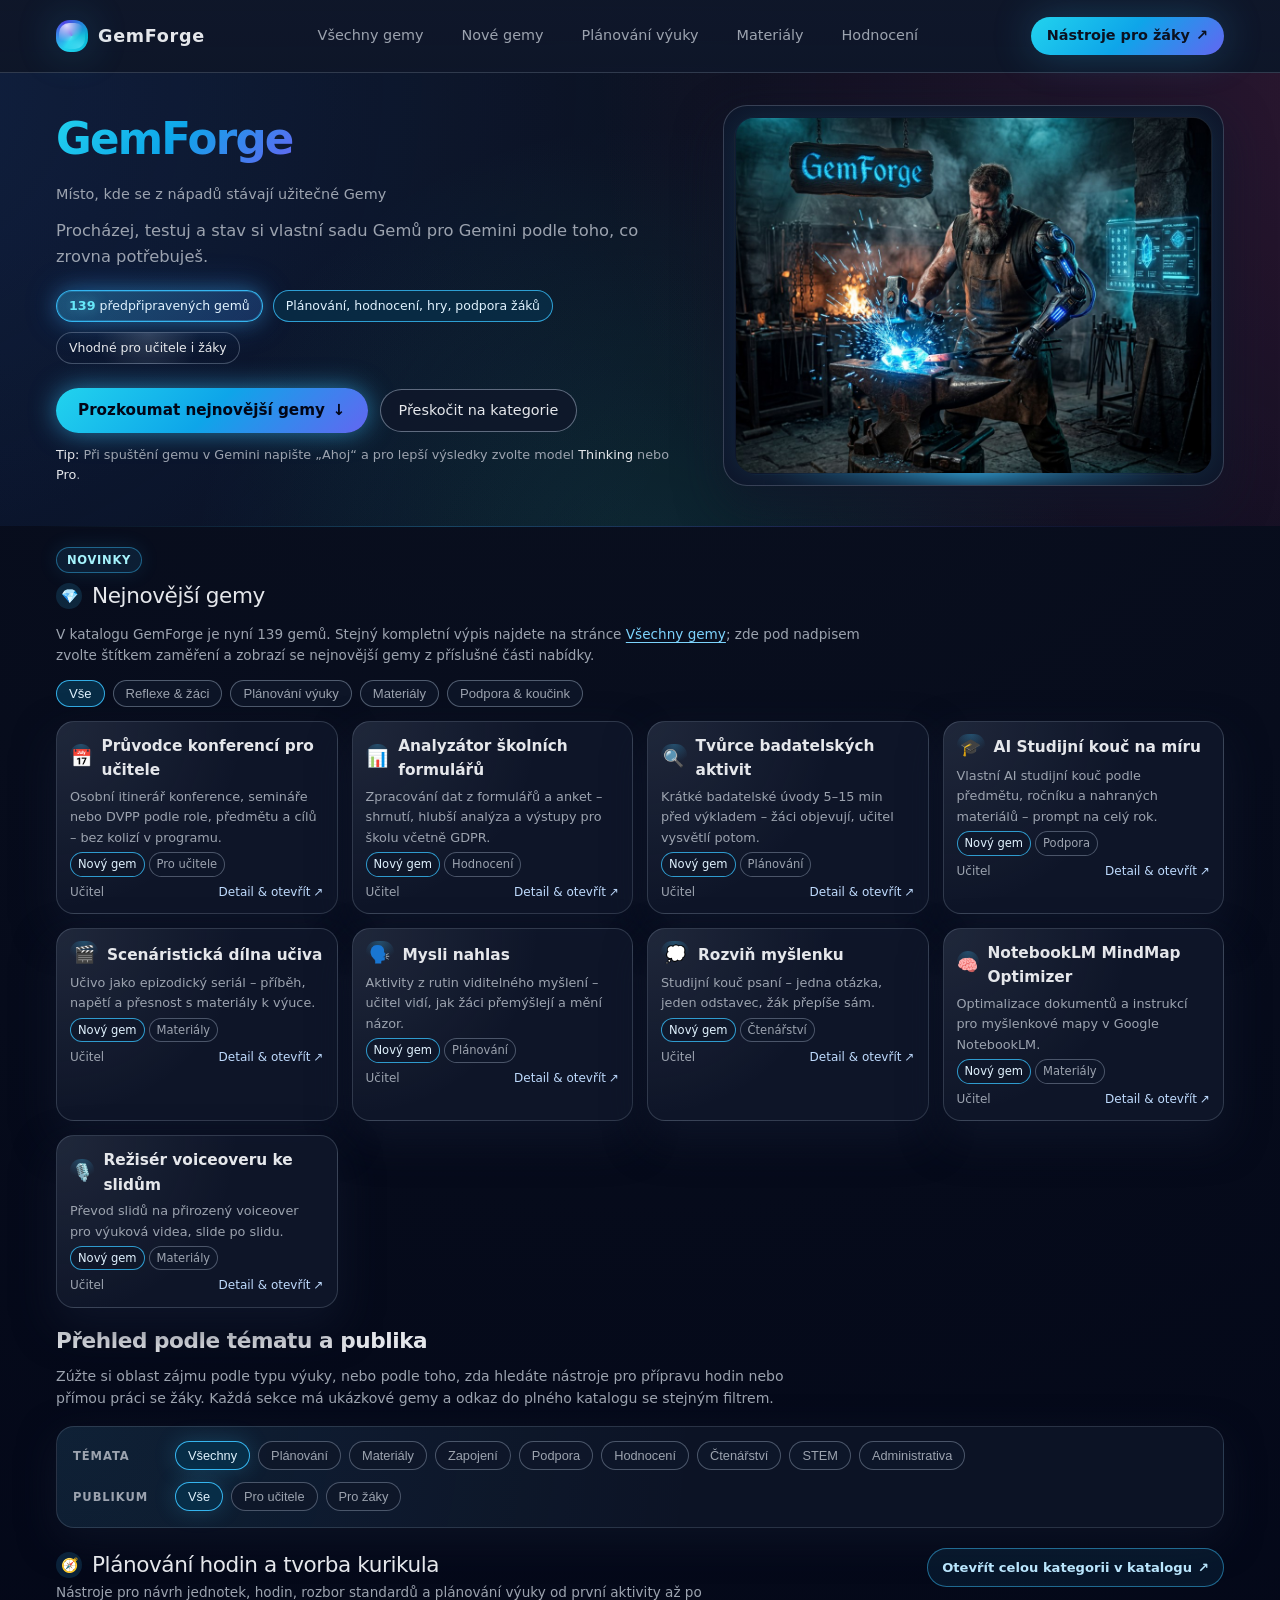
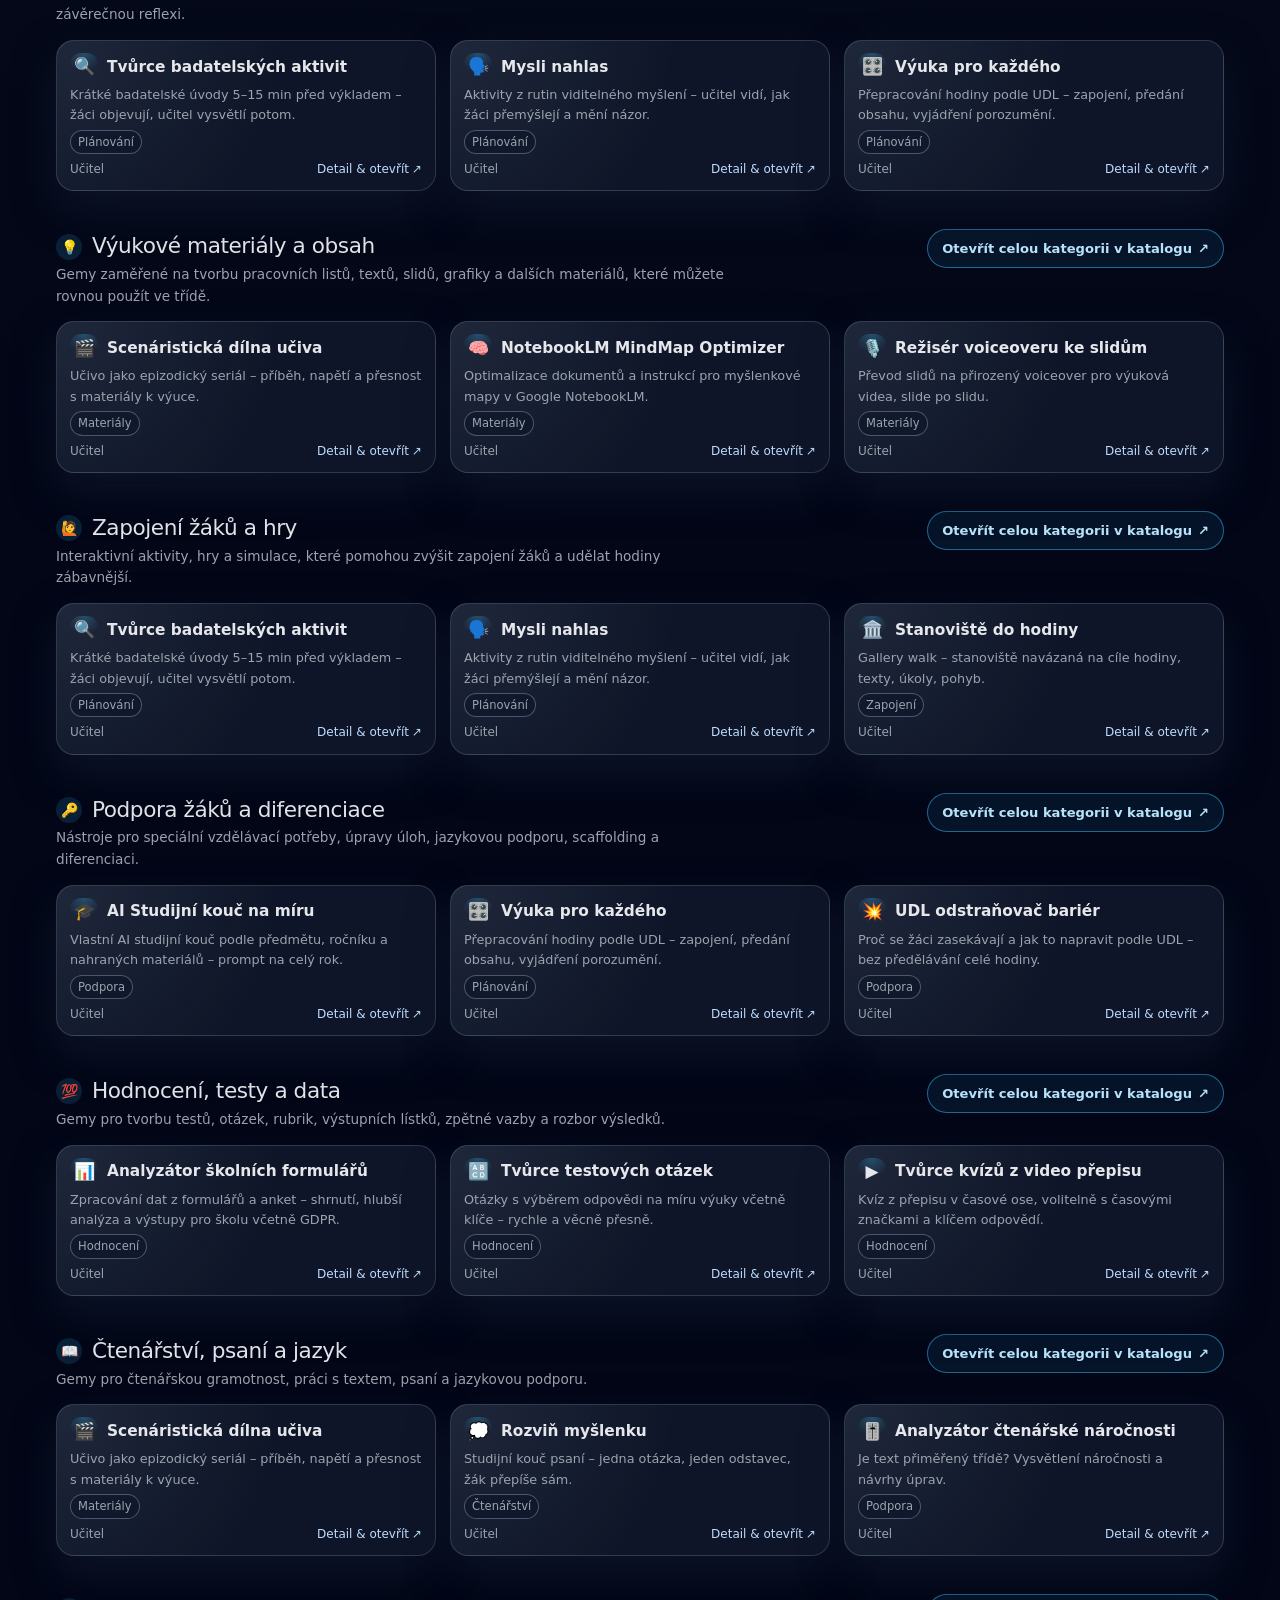
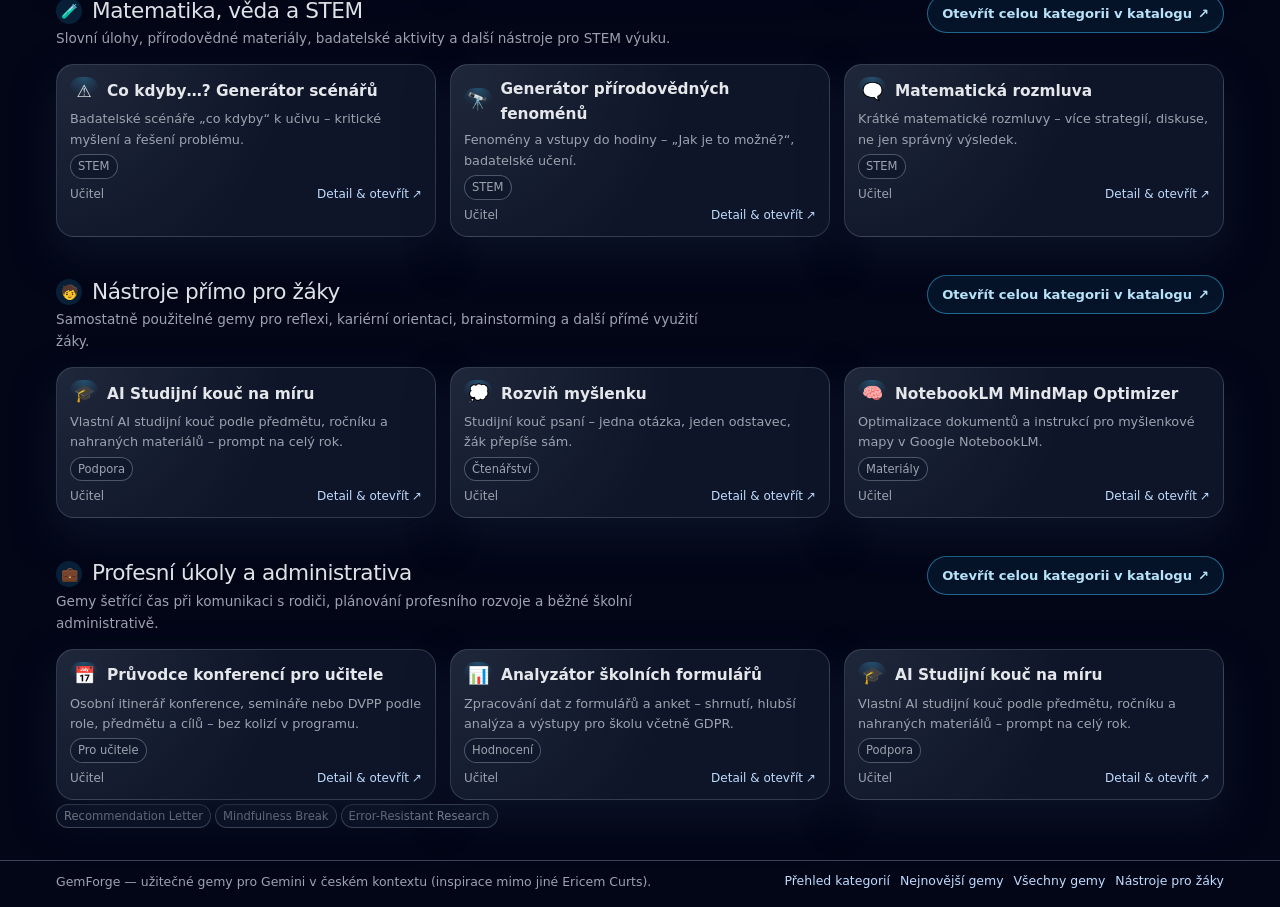
==== commit 92579a58: "Add seven EduGems with Czech copy, refreshed newest section, and project memory. Import conference, " ====
--- a/index.html
+++ b/index.html
@@ -481,7 +481,7 @@
     </footer>
   </div>
 
-  <script src="gems-data.js"></script>
+  <script src="gems-data.js?v=20260605"></script>
   <script>
     var GEMS = window.GEMS_DATA || {};
     if (Object.keys(GEMS).length === 0) {
@@ -551,10 +551,15 @@
     }
 
     var HOME_NEWEST_LIMIT = 12;
+    var HOME_NEWEST_MIN_DATE = "2026-04-01";
 
     function gemAddedAtKey(g) {
       if (g && g.addedAt) return String(g.addedAt);
       return "1970-01-01";
+    }
+
+    function gemIsInNewestSection(g) {
+      return gemAddedAtKey(g) >= HOME_NEWEST_MIN_DATE;
     }
 
     function gemMatchesNewestChip(g, filterKey) {
@@ -572,7 +577,9 @@
       grid.innerHTML = "";
       var fk = filter || "all";
       var slugs = Object.keys(GEMS).filter(function (slug) {
-        return gemMatchesNewestChip(GEMS[slug], fk);
+        var g = GEMS[slug];
+        if (!gemIsInNewestSection(g)) return false;
+        return gemMatchesNewestChip(g, fk);
       });
       slugs.sort(function (a, b) {
         var ka = gemAddedAtKey(GEMS[a]);
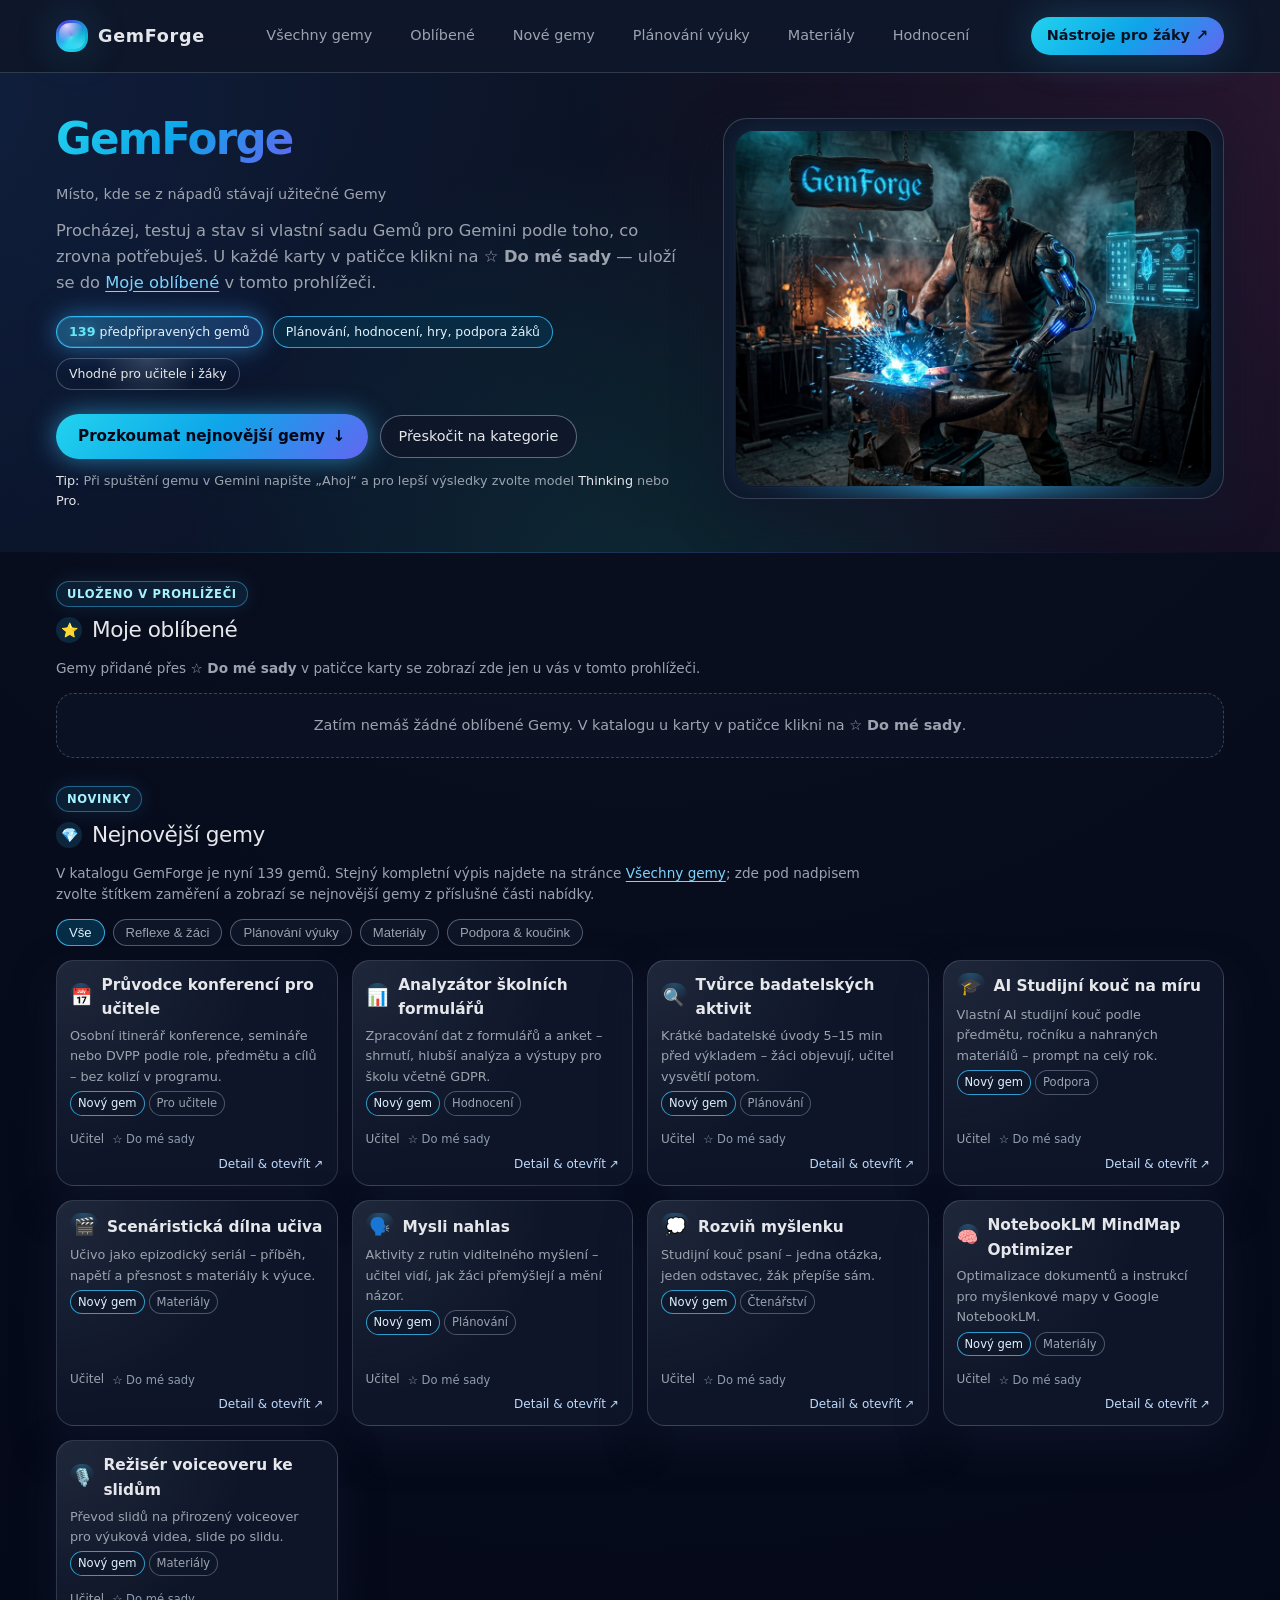
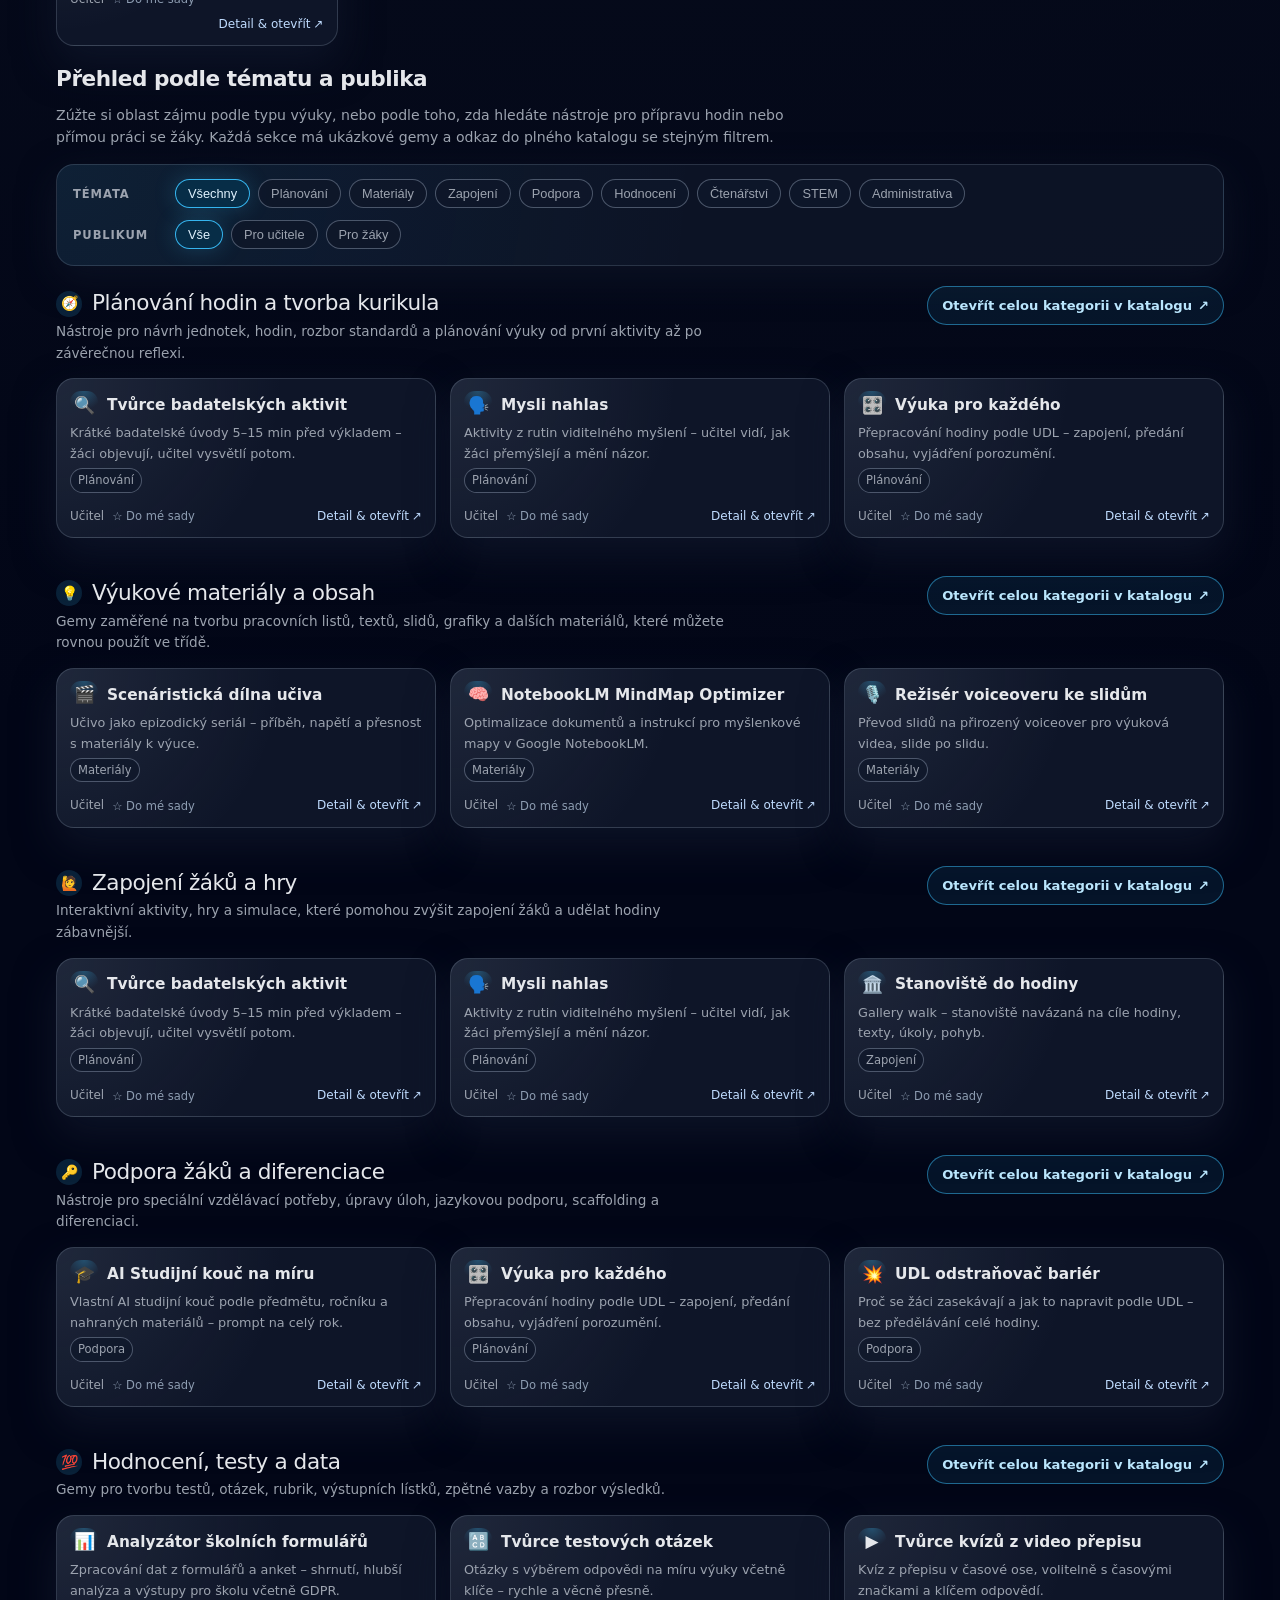
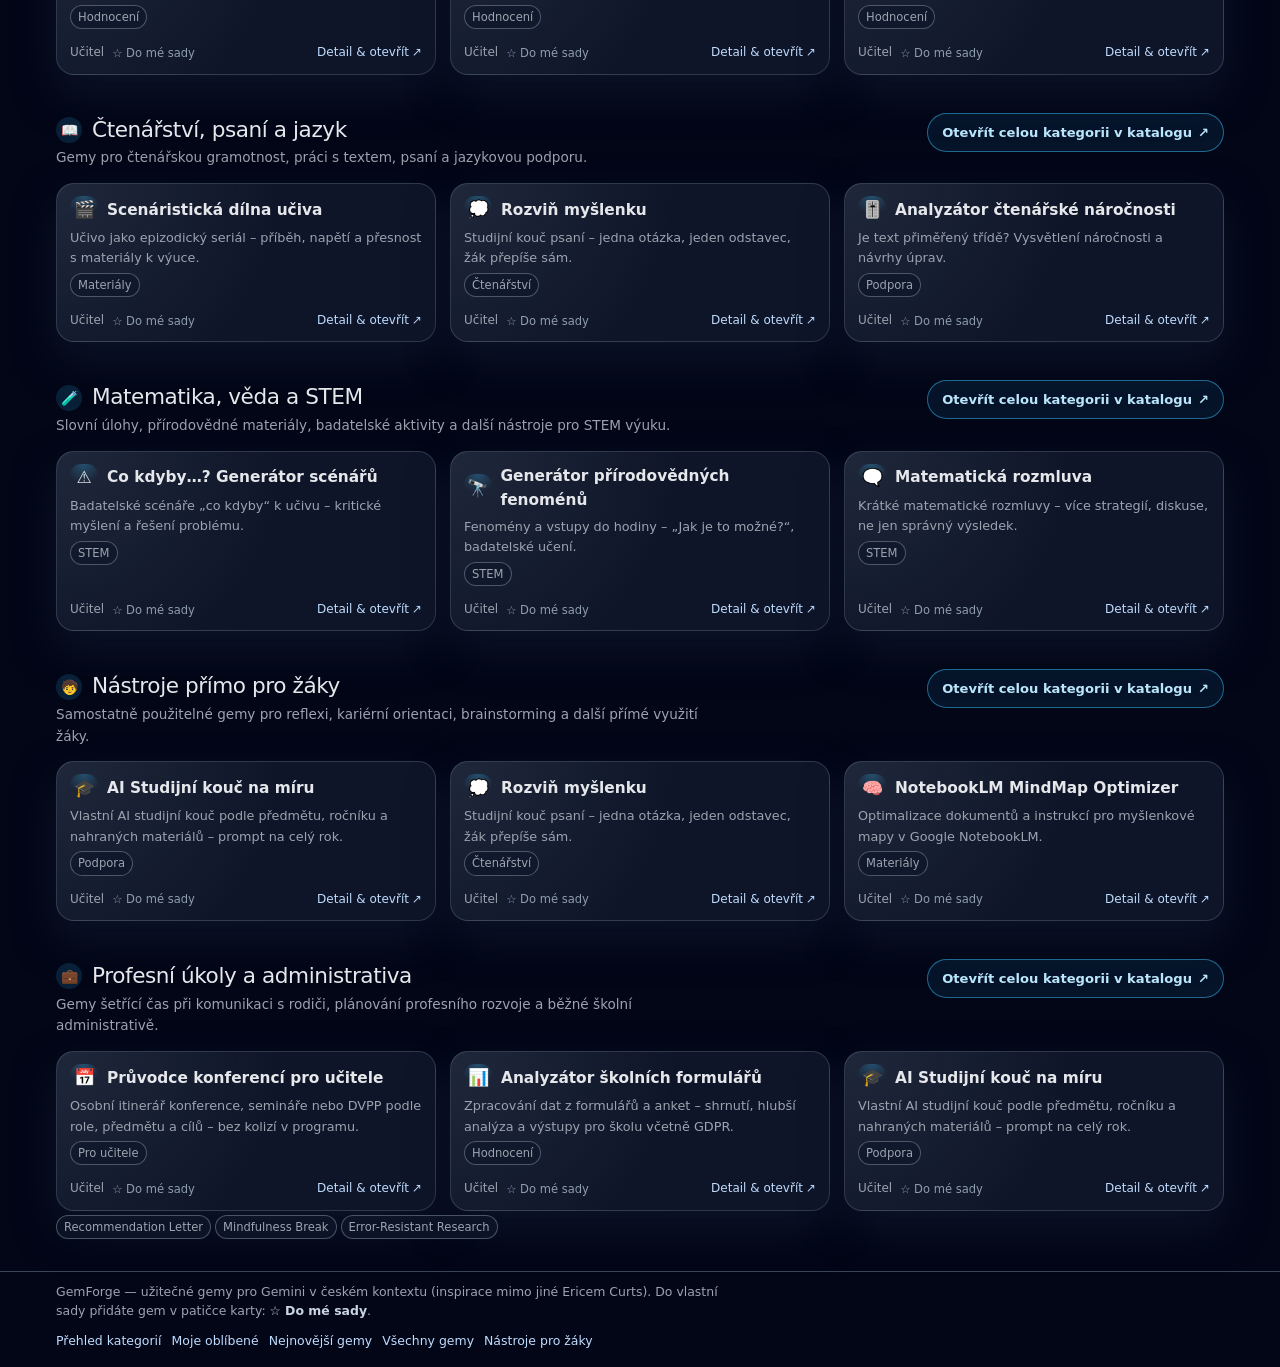
==== commit a44a3ec4: "Add Moje sada favorites with footer toggle on all gem cards. New favorites.js and gem-cards.js power" ====
--- a/index.html
+++ b/index.html
@@ -4,7 +4,7 @@
   <meta charset="UTF-8" />
   <title>GemForge – Místo, kde se z nápadů stávají užitečné Gemy</title>
   <meta name="viewport" content="width=device-width, initial-scale=1" />
-  <link rel="stylesheet" href="styles.css" />
+  <link rel="stylesheet" href="styles.css?v=20260610" />
 </head>
 <body>
   <div class="page">
@@ -17,6 +17,7 @@
 
         <nav class="nav-links" aria-label="Hlavní navigace">
           <a class="nav-link" href="all-gems.html">Všechny gemy</a>
+          <a class="nav-link" href="#favorites">Oblíbené</a>
           <a class="nav-link" href="#newest">Nové gemy</a>
           <a class="nav-link" href="#planning">Plánování výuky</a>
           <a class="nav-link" href="#materials">Materiály</a>
@@ -43,6 +44,8 @@
             </p>
             <p class="hero-subtitle">
               Procházej, testuj a stav si vlastní sadu Gemů pro Gemini podle toho, co zrovna potřebuješ.
+              U každé karty v patičce klikni na <strong>☆ Do mé sady</strong> — uloží se do
+              <a href="#favorites" class="home-inline-link">Moje oblíbené</a> v tomto prohlížeči.
             </p>
 
             <div class="hero-badges">
@@ -84,6 +87,27 @@
       </section>
 
       <div class="home-below-hero">
+      <section id="favorites" class="home-favorites">
+        <div class="inner">
+          <div class="section-header home-newest-header">
+            <div class="home-newest-title-wrap">
+              <span class="home-newest-kicker" aria-hidden="true">Uloženo v prohlížeči</span>
+              <div class="section-title">
+                <span class="icon">⭐</span>
+                Moje oblíbené
+              </div>
+            </div>
+            <p class="section-subtitle home-newest-lead">
+              Gemy přidané přes <strong>☆ Do mé sady</strong> v patičce karty se zobrazí zde jen u vás v tomto prohlížeči.
+            </p>
+          </div>
+          <div class="cards-grid" id="favorites-grid" aria-live="polite"></div>
+          <p class="home-favorites-empty" id="favorites-empty" hidden>
+            Zatím nemáš žádné oblíbené Gemy. V katalogu u karty v patičce klikni na <strong>☆ Do mé sady</strong>.
+          </p>
+        </div>
+      </section>
+
       <section id="newest" class="home-newest">
         <div class="inner">
           <div class="section-header home-newest-header">
@@ -180,20 +204,7 @@
             <a href="all-gems.html#planning" class="home-category-cta">Otevřít celou kategorii v katalogu <span aria-hidden="true">↗</span></a>
           </div>
 
-          <div class="cards-grid" id="grid-planning" data-category="planning">
-            <a href="gem.html?slug=5e-lesson-plan" class="card">
-              <div class="card-header"><div class="card-icon">🖐️</div><div class="card-title">5E plán hodiny</div></div>
-              <p class="card-content">Strukturovaný plán podle modelu 5E (Zapoj, Prozkoumej, Vysvětli, Rozšiř, Zhodnoť).</p>
-              <div class="card-tags"><span class="tag tag-accent">Plán hodiny</span><span class="tag">5E model</span></div>
-              <div class="card-footer"><span>Učitel</span><span class="card-link">Detail & otevřít <span>↗</span></span></div>
-            </a>
-            <a href="gem.html?slug=unit-plan" class="card">
-              <div class="card-header"><div class="card-icon">📋</div><div class="card-title">Plánovač výukového celku</div></div>
-              <p class="card-content">Plán výukového celku podle českého školství.</p>
-              <div class="card-tags"><span class="tag tag-accent">Výukový celek</span><span class="tag">Kurikulum</span></div>
-              <div class="card-footer"><span>Učitel</span><span class="card-link">Detail & otevřít <span>↗</span></span></div>
-            </a>
-          </div>
+          <div class="cards-grid" id="grid-planning" data-category="planning"></div>
 
         </div>
       </section>
@@ -214,20 +225,7 @@
             <a href="all-gems.html#materials" class="home-category-cta">Otevřít celou kategorii v katalogu <span aria-hidden="true">↗</span></a>
           </div>
 
-          <div class="cards-grid" id="grid-materials" data-category="materials">
-            <a href="gem.html?slug=worksheet" class="card">
-              <div class="card-header"><div class="card-icon">📝</div><div class="card-title">Tvůrce pracovních listů</div></div>
-              <p class="card-content">Listy pro českou školu podle cílů, ŠVP a žáků; snadný export do Google Dokumentů.</p>
-              <div class="card-tags"><span class="tag tag-accent">Pracovní listy</span><span class="tag">Materiály</span></div>
-              <div class="card-footer"><span>Učitel</span><span class="card-link">Detail & otevřít <span>↗</span></span></div>
-            </a>
-            <a href="gem.html?slug=simple-slides" class="card">
-              <div class="card-header"><div class="card-icon">🎯</div><div class="card-title">Srozumitelné slidy</div></div>
-              <p class="card-content">Prezentace s nízkou kognitivní zátěží pro různorodé žáky.</p>
-              <div class="card-tags"><span class="tag tag-accent">Simple Slides</span><span class="tag">Prezentace</span></div>
-              <div class="card-footer"><span>Učitel</span><span class="card-link">Detail & otevřít <span>↗</span></span></div>
-            </a>
-          </div>
+          <div class="cards-grid" id="grid-materials" data-category="materials"></div>
         </div>
       </section>
 
@@ -247,20 +245,7 @@
             <a href="all-gems.html#engagement" class="home-category-cta">Otevřít celou kategorii v katalogu <span aria-hidden="true">↗</span></a>
           </div>
 
-          <div class="cards-grid" id="grid-engagement" data-category="engagement">
-            <a href="gem.html?slug=2-truths-a-lie-game" class="card">
-              <div class="card-header"><div class="card-icon">🫢</div><div class="card-title">Generátor hry Dvě pravdy a lež</div></div>
-              <p class="card-content">Tři výroky (dvě pravdy + jedna lež) k libovolnému tématu – aktivizace, opakování, kritické myšlení.</p>
-              <div class="card-tags"><span class="tag tag-accent">Dvě pravdy a lež</span><span class="tag">Zapojení</span></div>
-              <div class="card-footer"><span>Žák</span><span class="card-link">Detail & otevřít <span>↗</span></span></div>
-            </a>
-            <a href="gem.html?slug=jeopardy-game" class="card">
-              <div class="card-header"><div class="card-icon">❓</div><div class="card-title">Kvíz Jeopardy</div></div>
-              <p class="card-content">Otázky a kategorie ve stylu Jeopardy pro opakování.</p>
-              <div class="card-tags"><span class="tag tag-accent">Jeopardy Game</span><span class="tag">Opakování</span></div>
-              <div class="card-footer"><span>Učitel</span><span class="card-link">Detail & otevřít <span>↗</span></span></div>
-            </a>
-          </div>
+          <div class="cards-grid" id="grid-engagement" data-category="engagement"></div>
         </div>
       </section>
 
@@ -280,20 +265,7 @@
             <a href="all-gems.html#support" class="home-category-cta">Otevřít celou kategorii v katalogu <span aria-hidden="true">↗</span></a>
           </div>
 
-          <div class="cards-grid" id="grid-support" data-category="support">
-            <a href="gem.html?slug=ai-tutor" class="card">
-              <div class="card-header"><div class="card-icon">🧑‍🏫</div><div class="card-title">AI tutor</div></div>
-              <p class="card-content">Bezpečný AI tutor, který žákům vysvětluje látku krok za krokem.</p>
-              <div class="card-tags"><span class="tag tag-accent">AI Tutor</span><span class="tag">Podpora</span></div>
-              <div class="card-footer"><span>Žák</span><span class="card-link">Detail & otevřít <span>↗</span></span></div>
-            </a>
-            <a href="gem.html?slug=re-level-text" class="card">
-              <div class="card-header"><div class="card-icon">🔀</div><div class="card-title">Přeúrovňování textů</div></div>
-              <p class="card-content">Texty v různých úrovních obtížnosti pro diferenciaci.</p>
-              <div class="card-tags"><span class="tag tag-accent">Re-level Text</span><span class="tag">Diferenciace</span></div>
-              <div class="card-footer"><span>Učitel</span><span class="card-link">Detail & otevřít <span>↗</span></span></div>
-            </a>
-          </div>
+          <div class="cards-grid" id="grid-support" data-category="support"></div>
         </div>
       </section>
 
@@ -312,20 +284,7 @@
             <a href="all-gems.html#assessment" class="home-category-cta">Otevřít celou kategorii v katalogu <span aria-hidden="true">↗</span></a>
           </div>
 
-          <div class="cards-grid" id="grid-assessment" data-category="assessment">
-            <a href="gem.html?slug=exit-ticket" class="card">
-              <div class="card-header"><div class="card-icon">🎫</div><div class="card-title">Výstupní lístek (Exit Ticket)</div></div>
-              <p class="card-content">Výstupní lístky pro ověření porozumění na konci hodiny.</p>
-              <div class="card-tags"><span class="tag tag-accent">Exit Ticket</span><span class="tag">Hodnocení</span></div>
-              <div class="card-footer"><span>Učitel</span><span class="card-link">Detail & otevřít <span>↗</span></span></div>
-            </a>
-            <a href="gem.html?slug=rubric" class="card">
-              <div class="card-header"><div class="card-icon">📋</div><div class="card-title">Hodnoticí rubrika</div></div>
-              <p class="card-content">Rubriky pro hodnocení projektů, esejí a prezentací.</p>
-              <div class="card-tags"><span class="tag tag-accent">Rubric</span><span class="tag">Kritéria</span></div>
-              <div class="card-footer"><span>Učitel</span><span class="card-link">Detail & otevřít <span>↗</span></span></div>
-            </a>
-          </div>
+          <div class="cards-grid" id="grid-assessment" data-category="assessment"></div>
         </div>
       </section>
 
@@ -344,20 +303,7 @@
             <a href="all-gems.html#literacy" class="home-category-cta">Otevřít celou kategorii v katalogu <span aria-hidden="true">↗</span></a>
           </div>
 
-          <div class="cards-grid" id="grid-literacy" data-category="literacy">
-            <a href="gem.html?slug=book-matchmaker" class="card">
-              <div class="card-header"><div class="card-icon">❤️</div><div class="card-title">Doporučovač knih</div></div>
-              <p class="card-content">Doporučení knih podle zájmů, věku a čtenářské úrovně.</p>
-              <div class="card-tags"><span class="tag tag-accent">Book Matchmaker</span><span class="tag">Čtení</span></div>
-              <div class="card-footer"><span>Žák</span><span class="card-link">Detail & otevřít <span>↗</span></span></div>
-            </a>
-            <a href="gem.html?slug=raft-writing-prompts" class="card">
-              <div class="card-header"><div class="card-icon">✍️</div><div class="card-title">RAFT generátor psacích úkolů</div></div>
-              <p class="card-content">Kreativní psací úkoly RAFT (Role, Publikum, Formát, Téma).</p>
-              <div class="card-tags"><span class="tag tag-accent">RAFT</span><span class="tag">Psaní</span></div>
-              <div class="card-footer"><span>Učitel</span><span class="card-link">Detail & otevřít <span>↗</span></span></div>
-            </a>
-          </div>
+          <div class="cards-grid" id="grid-literacy" data-category="literacy"></div>
         </div>
       </section>
 
@@ -376,20 +322,7 @@
             <a href="all-gems.html#stem" class="home-category-cta">Otevřít celou kategorii v katalogu <span aria-hidden="true">↗</span></a>
           </div>
 
-          <div class="cards-grid" id="grid-stem" data-category="stem">
-            <a href="gem.html?slug=3d-ngss-activity" class="card">
-              <div class="card-header"><div class="card-icon">🔬</div><div class="card-title">Přírodovědný architekt</div></div>
-              <p class="card-content">Materiály do přírodopisu podle českého kurikula.</p>
-              <div class="card-tags"><span class="tag tag-accent">Přírodověda</span><span class="tag">STEM</span></div>
-              <div class="card-footer"><span>Učitel</span><span class="card-link">Detail & otevřít <span>↗</span></span></div>
-            </a>
-            <a href="gem.html?slug=math-story-problems" class="card">
-              <div class="card-header"><div class="card-icon">➕</div><div class="card-title">Tvůrce matematických slovních úloh</div></div>
-              <p class="card-content">Slovní úlohy pro českou školu podle věku, učiva a obtížnosti – sady k procvičení a rozvoji myšlení.</p>
-              <div class="card-tags"><span class="tag tag-accent">Slovní úlohy</span><span class="tag">Matematika</span></div>
-              <div class="card-footer"><span>Učitel</span><span class="card-link">Detail & otevřít <span>↗</span></span></div>
-            </a>
-          </div>
+          <div class="cards-grid" id="grid-stem" data-category="stem"></div>
         </div>
       </section>
 
@@ -409,20 +342,7 @@
             <a href="all-gems.html#student" class="home-category-cta">Otevřít celou kategorii v katalogu <span aria-hidden="true">↗</span></a>
           </div>
 
-          <div class="cards-grid" id="grid-student" data-category="student">
-            <a href="gem.html?slug=3-step-reflection" class="card">
-              <div class="card-header"><div class="card-icon">🪞</div><div class="card-title">3-kroková reflexe</div></div>
-              <p class="card-content">Strukturovaná reflexe pro žáky – Co?, Tak co?, Co dál?</p>
-              <div class="card-tags"><span class="tag tag-accent">3-Step Reflection</span><span class="tag">Metakognice</span></div>
-              <div class="card-footer"><span>Žák</span><span class="card-link">Detail & otevřít <span>↗</span></span></div>
-            </a>
-            <a href="gem.html?slug=career-explorer" class="card">
-              <div class="card-header"><div class="card-icon">💼</div><div class="card-title">Průzkumník kariéry</div></div>
-              <p class="card-content">Objevování povolání podle zájmů a dovedností.</p>
-              <div class="card-tags"><span class="tag tag-accent">Career Explorer</span><span class="tag">Budoucnost</span></div>
-              <div class="card-footer"><span>Žák</span><span class="card-link">Detail & otevřít <span>↗</span></span></div>
-            </a>
-          </div>
+          <div class="cards-grid" id="grid-student" data-category="student"></div>
         </div>
       </section>
 
@@ -441,20 +361,7 @@
             <a href="all-gems.html#professional" class="home-category-cta">Otevřít celou kategorii v katalogu <span aria-hidden="true">↗</span></a>
           </div>
 
-          <div class="cards-grid" id="grid-professional" data-category="professional">
-            <a href="gem.html?slug=email-to-parents" class="card">
-              <div class="card-header"><div class="card-icon">📧</div><div class="card-title">Tvůrce e-mailů rodičům a zákonným zástupcům</div></div>
-              <p class="card-content">Profesionální e-maily pro českou školu – situace, tón, věcně i lidsky; zpětná vazba i citlivá témata.</p>
-              <div class="card-tags"><span class="tag tag-accent">E-mail rodičům</span><span class="tag">Komunikace</span></div>
-              <div class="card-footer"><span>Učitel</span><span class="card-link">Detail & otevřít <span>↗</span></span></div>
-            </a>
-            <a href="gem.html?slug=professional-learning-coach" class="card">
-              <div class="card-header"><div class="card-icon">📣</div><div class="card-title">Pedagogický mentor</div></div>
-              <p class="card-content">Plánování profesního růstu po menších krocích.</p>
-              <div class="card-tags"><span class="tag tag-accent">PD Coach</span><span class="tag">Rozvoj</span></div>
-              <div class="card-footer"><span>Učitel</span><span class="card-link">Detail & otevřít <span>↗</span></span></div>
-            </a>
-          </div>
+          <div class="cards-grid" id="grid-professional" data-category="professional"></div>
 
           <div class="inline-chips">
             <span class="tag">Recommendation Letter</span>
@@ -470,9 +377,11 @@
       <div class="inner footer-inner">
         <div class="footer-lead">
           GemForge — užitečné gemy pro Gemini v českém kontextu (inspirace mimo jiné Ericem Curts).
+          Do vlastní sady přidáte gem v patičce karty: <strong>☆ Do mé sady</strong>.
         </div>
         <div class="footer-links" aria-label="Rychlé odkazy k navigaci na úvodu a do katalogu">
           <a href="#browse-catalog" class="footer-link">Přehled kategorií</a>
+          <a href="#favorites" class="footer-link">Moje oblíbené</a>
           <a href="#newest" class="footer-link">Nejnovější gemy</a>
           <a href="all-gems.html" class="footer-link">Všechny gemy</a>
           <a href="all-gems.html#student" class="footer-link">Nástroje pro žáky</a>
@@ -481,7 +390,9 @@
     </footer>
   </div>
 
-  <script src="gems-data.js?v=20260605"></script>
+  <script src="gems-data.js?v=20260609"></script>
+  <script src="favorites.js?v=20260609"></script>
+  <script src="gem-cards.js?v=20260609"></script>
   <script>
     var GEMS = window.GEMS_DATA || {};
     if (Object.keys(GEMS).length === 0) {
@@ -512,15 +423,28 @@
     updateNewestSectionLead();
 
     function renderCard(gem, extraTag) {
-      var tag = extraTag ? '<span class="tag tag-accent">' + extraTag + "</span>" : "";
-      var role = gem.category === "student" ? "Žák" : "Učitel";
-      var categoryLabel = categoryLabels[gem.category] || gem.category;
-      return `<a href="gem.html?slug=${gem.slug}" class="card">
-        <div class="card-header"><div class="card-icon">${gem.emoji}</div><div class="card-title">${gem.titleCs}</div></div>
-        <p class="card-content">${gem.shortDescCs}</p>
-        <div class="card-tags">${tag}<span class="tag">${categoryLabel}</span></div>
-        <div class="card-footer"><span>${role}</span><span class="card-link">Detail & otevřít <span>↗</span></span></div>
-      </a>`;
+      if (window.GemCards && window.GemCards.render) {
+        return window.GemCards.render(gem, { extraTag: extraTag, categoryLabels: categoryLabels });
+      }
+      return "";
+    }
+
+    function renderFavorites() {
+      var grid = document.getElementById("favorites-grid");
+      var emptyEl = document.getElementById("favorites-empty");
+      if (!grid) return;
+      var slugs = window.GemFavorites ? window.GemFavorites.getAll() : [];
+      var html = "";
+      var shown = 0;
+      slugs.forEach(function (slug) {
+        var g = GEMS[slug];
+        if (!g) return;
+        html += renderCard(g);
+        shown += 1;
+      });
+      grid.innerHTML = html;
+      if (emptyEl) emptyEl.hidden = shown > 0;
+      grid.hidden = shown === 0;
     }
 
     var HOME_CATEGORY_PREVIEW_LIMIT = 3;
@@ -673,9 +597,16 @@
     var resetBtn = document.getElementById("home-filter-reset");
     if (resetBtn) resetBtn.addEventListener("click", resetHomeFilters);
 
+    document.addEventListener("gemforge-favorites-change", function () {
+      if (window.GemFavorites && window.GemFavorites.syncAll) window.GemFavorites.syncAll();
+      renderFavorites();
+    });
+
     updateNewestSectionLead();
     renderAllSections();
     renderNewest("all");
+    renderFavorites();
+    if (window.GemFavorites && window.GemFavorites.syncAll) window.GemFavorites.syncAll();
     applyHomeCategoryVisibility();
   </script>
 </body>
--- a/styles.css
+++ b/styles.css
@@ -756,22 +756,137 @@
 .all-gems-section .cards-grid {
   padding-top: 8px;
   min-height: 300px;
-  display: flex;
-  flex-wrap: wrap;
-  gap: 14px;
-}
-
-.all-gems-section .card {
-  min-height: 120px;
-  flex: 1 1 200px;
-  max-width: 100%;
-  min-width: 200px;
+}
+
+.all-gems-section .card-shell {
+  min-width: 0;
+}
+
+.catalog-set-hint {
+  margin: 0 0 14px;
+  padding: 10px 12px;
+  font-size: 0.85rem;
+  color: var(--text-muted);
+  border-radius: 10px;
+  border: 1px solid rgba(148, 163, 184, 0.28);
+  background: rgba(15, 23, 42, 0.55);
 }
 
 .cards-grid {
   display: grid;
   grid-template-columns: repeat(auto-fit, minmax(230px, 1fr));
   gap: 14px;
+}
+
+.card-shell {
+  display: flex;
+  flex-direction: column;
+  height: 100%;
+  border-radius: var(--card-radius);
+  border: 1px solid var(--border-subtle);
+  background: radial-gradient(circle at top left, rgba(148, 163, 184, 0.13), transparent 55%),
+    rgba(15, 23, 42, 0.94);
+  box-shadow: 0 18px 40px rgba(15, 23, 42, 0.8);
+  overflow: hidden;
+  transition: transform 0.16s ease, box-shadow 0.16s ease, border-color 0.16s ease;
+}
+
+.card-shell:hover {
+  border-color: rgba(59, 130, 246, 0.9);
+  box-shadow: 0 20px 50px rgba(37, 99, 235, 0.6);
+  transform: translateY(-4px);
+}
+
+.card-shell .card-body-link {
+  flex: 1;
+  display: block;
+  padding: 12px 13px 8px;
+  border: none;
+  border-radius: 0;
+  background: transparent;
+  box-shadow: none;
+  cursor: pointer;
+  text-decoration: none;
+  color: inherit;
+}
+
+.card-shell .card-body-link:hover {
+  transform: none;
+  box-shadow: none;
+  border-color: transparent;
+}
+
+.card-shell .card-footer {
+  padding: 0 13px 11px;
+  gap: 6px 8px;
+  flex-wrap: wrap;
+  align-items: center;
+  justify-content: flex-start;
+}
+
+.card-shell .card-footer > span {
+  flex: 0 0 auto;
+}
+
+.card-shell .card-footer .card-set-toggle {
+  flex: 1 1 auto;
+  min-width: 7.5rem;
+  text-align: left;
+}
+
+.card-shell .card-footer .card-link {
+  flex: 0 0 auto;
+  margin-left: auto;
+}
+
+.card-set-toggle {
+  font-size: 0.72rem;
+  padding: 2px 0;
+  margin: 0;
+  border: none;
+  background: transparent;
+  color: rgba(148, 163, 184, 0.95);
+  cursor: pointer;
+  font-family: inherit;
+  white-space: nowrap;
+  transition: color 0.15s ease;
+}
+
+.card-set-toggle:hover {
+  color: #fde68a;
+}
+
+.card-set-toggle.is-active {
+  color: #fbbf24;
+  font-weight: 600;
+}
+
+.gem-detail-meta .card-set-toggle {
+  font-size: 0.82rem;
+  padding: 4px 10px;
+  border-radius: 999px;
+  border: 1px solid rgba(148, 163, 184, 0.35);
+  background: rgba(15, 23, 42, 0.6);
+}
+
+.gem-detail-meta .card-set-toggle.is-active {
+  border-color: rgba(251, 191, 36, 0.65);
+  background: rgba(120, 53, 15, 0.25);
+}
+
+.home-favorites {
+  padding: 28px 0 8px;
+}
+
+.home-favorites-empty {
+  margin: 0;
+  padding: 1.25rem 1rem;
+  text-align: center;
+  font-size: 0.9rem;
+  color: var(--text-muted);
+  border-radius: var(--card-radius);
+  border: 1px dashed rgba(148, 163, 184, 0.35);
+  background: rgba(15, 23, 42, 0.5);
 }
 
 .card {
@@ -979,6 +1094,13 @@
   margin-bottom: 28px;
 }
 
+.gem-detail-meta {
+  display: flex;
+  flex-wrap: wrap;
+  align-items: center;
+  gap: 10px;
+}
+
 .gem-detail-header .gem-detail-emoji {
   flex-shrink: 0;
 }
